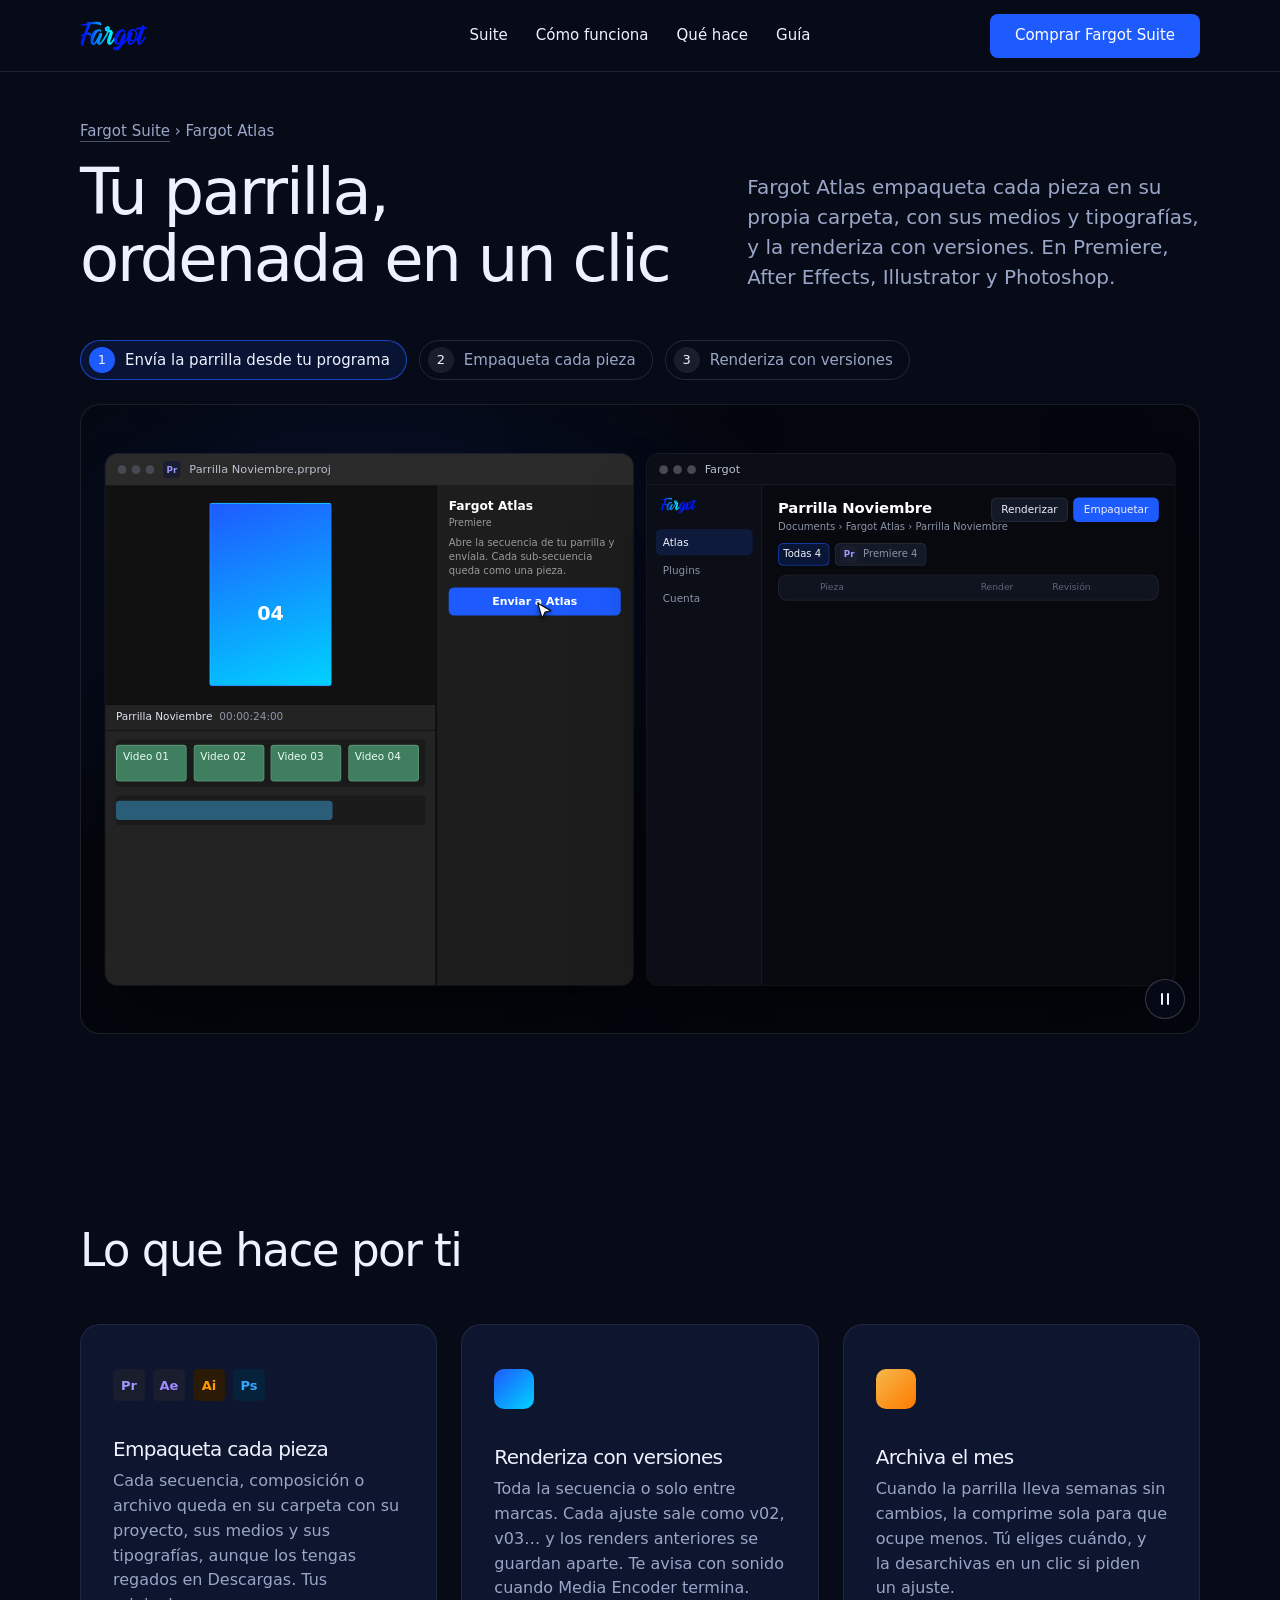
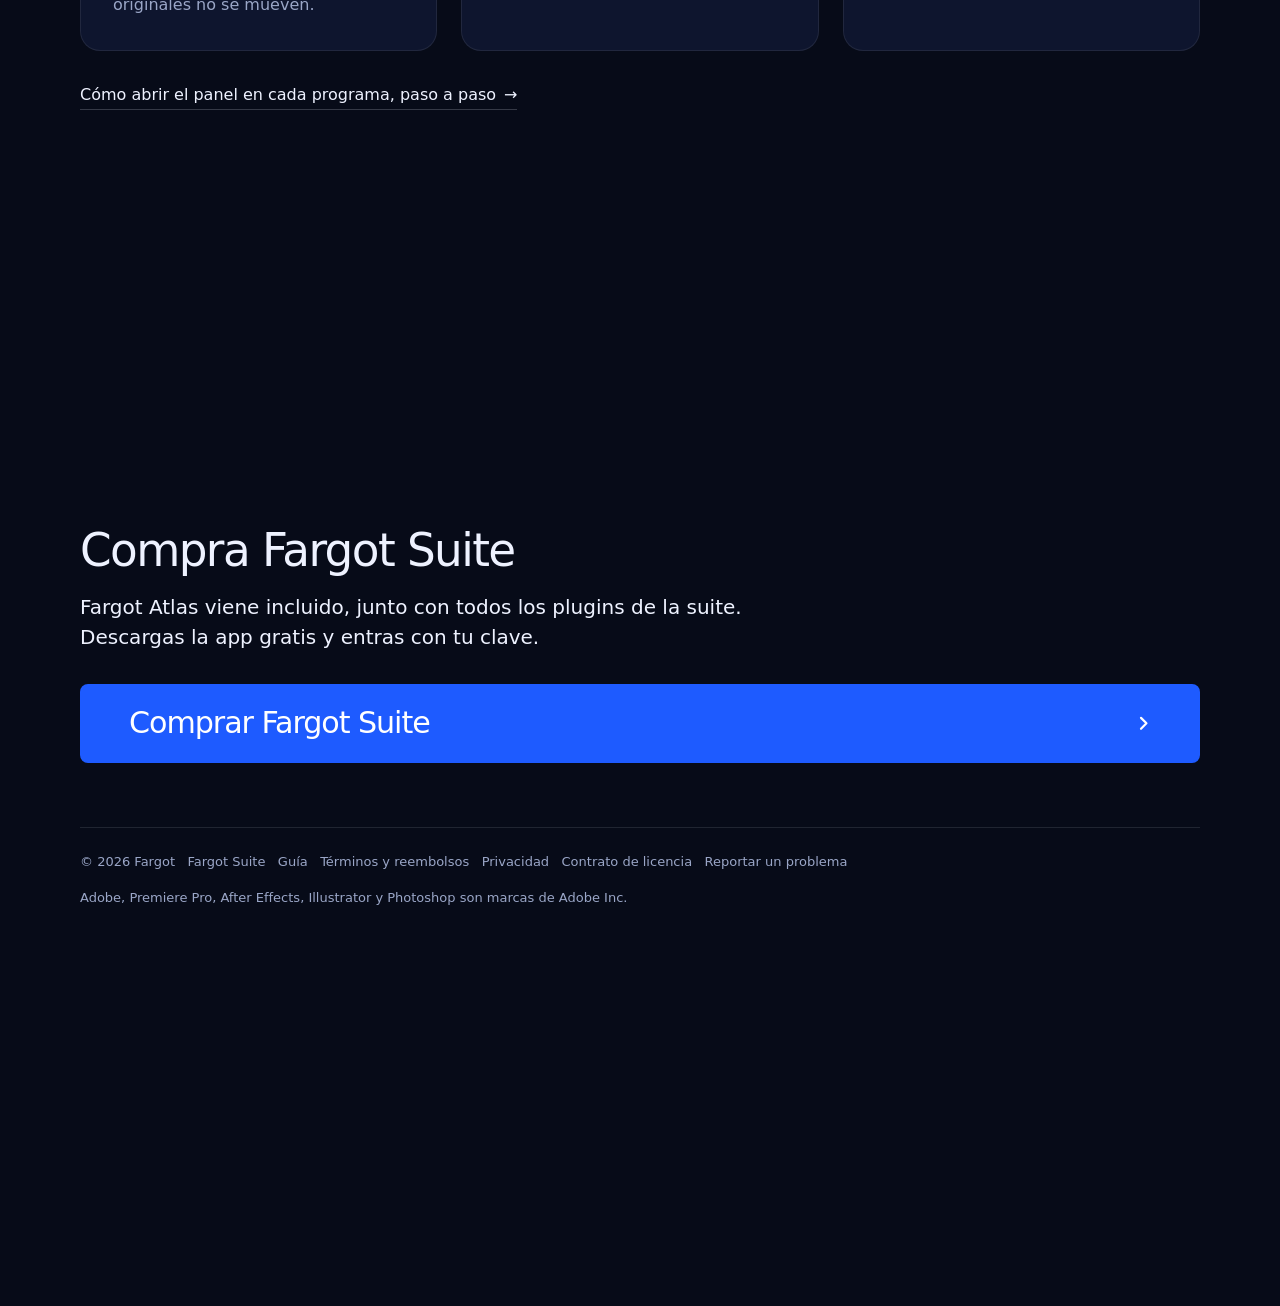
==== atlas.html @ ffd3a1b3 "Web: Fargot Atlas (pagina y motion), guia paso a paso, app con el estilo nuevo y textos de suite par" ====
<!doctype html>
<html lang="es" data-type="software" data-radius="soft" data-ground="sky" data-buttons="tonal" data-motion>
<head>
<meta charset="utf-8">
<meta http-equiv="Content-Security-Policy" content="default-src 'self'; script-src 'self' 'unsafe-inline'; style-src 'self' 'unsafe-inline' https://fonts.googleapis.com; font-src 'self' https://fonts.gstatic.com; img-src 'self' data: blob:; media-src 'self' blob:; connect-src 'self' https://script.google.com https://script.googleusercontent.com; frame-src 'self'; worker-src 'self' blob:; object-src 'none'; base-uri 'self'; form-action 'self'">
<meta name="referrer" content="strict-origin-when-cross-origin">
<meta name="viewport" content="width=device-width, initial-scale=1, viewport-fit=cover">
<title>Fargot Atlas: tu parrilla empaquetada y renderizada en un clic</title>
<meta name="description" content="Fargot Atlas, plugin de Fargot Suite para Premiere, After Effects, Illustrator y Photoshop: cada pieza de tu parrilla en su carpeta, con sus medios, tipografías y renders con versión.">
<meta property="og:type" content="website">
<meta property="og:title" content="Fargot Atlas: tu parrilla ordenada en un clic">
<meta property="og:description" content="Empaqueta y renderiza cada pieza de tu parrilla en su propia carpeta, con versiones. Premiere, After Effects, Illustrator y Photoshop.">
<meta property="og:url" content="https://farrogoeninternet-ui.github.io/fargot/atlas.html">
<meta property="og:image" content="https://farrogoeninternet-ui.github.io/fargot/share.jpg">
<link rel="canonical" href="https://farrogoeninternet-ui.github.io/fargot/atlas.html">
<meta name="twitter:card" content="summary_large_image">
<link rel="icon" href="img/favicon.png" type="image/png">
<meta name="theme-color" content="#070b18">
<link rel="preconnect" href="https://fonts.googleapis.com">
<link rel="preconnect" href="https://fonts.gstatic.com" crossorigin>
<link href="https://fonts.googleapis.com/css2?family=Geist:wght@400..700&family=Geist+Mono:wght@400..500&display=swap" rel="stylesheet">
<link rel="stylesheet" href="assets/system.css">
<link rel="stylesheet" href="assets/motion/motion.css">
<link rel="stylesheet" href="assets/layout/layout.css">
<link rel="stylesheet" href="assets/icons/icon.css">
<link rel="stylesheet" href="fargot.css">
<style>
/* ---------- motion graphic: escenario fijo de 1280x720 escalado al ancho */
.demo-wrap { position: relative; margin-top: var(--s-7); }
.viewport { position: relative; width: 100%; aspect-ratio: 16 / 9; border-radius: 20px; overflow: hidden; border: 1px solid rgb(255 255 255 / .1); background: #04060d; }
.stage { position: absolute; left: 0; top: 0; width: 1280px; height: 720px; transform-origin: 0 0; font: 400 13px/1.35 var(--font-text); color: #dfe4f2; transition: transform .7s cubic-bezier(.65,0,.35,1); }
@media (max-width: 760px) { .viewport { aspect-ratio: 1 / 1; } }
@media (prefers-reduced-motion: reduce) { .stage { transition: none; } }
.stage::before { content: ""; position: absolute; inset: 0; background: radial-gradient(60% 70% at 25% 30%, rgb(30 91 255 / .14), transparent 70%); }
.w { position: absolute; top: 56px; width: 604px; height: 608px; border-radius: 14px; overflow: hidden; box-shadow: 0 0 0 1px rgb(255 255 255 / .08), 0 40px 80px -30px rgb(0 0 0 / .8); }
.w--pr { left: 28px; background: #1d1d1d; } .w--app { left: 648px; background: #07090f; }
.w__bar { height: 36px; display: flex; align-items: center; gap: 10px; padding: 0 14px; background: #2a2a2a; color: #b9bfcd; font-size: 13px; }
.w--app .w__bar { background: #0b0e17; border-bottom: 1px solid rgb(255 255 255 / .07); }
.w__bar .dots { display: flex; gap: 6px; } .w__bar .dots i { width: 10px; height: 10px; border-radius: 50%; background: #474a53; }
.badge-app { display: inline-grid; place-items: center; width: 20px; height: 20px; border-radius: 5px; font: 700 10px var(--font-text); }
.b-pr { color: #9999ff; background: #1a1d2e; } .b-ae { color: #9f8bff; background: #1a1d2e; } .b-ai { color: #ff9a00; background: #2a1a06; } .b-ps { color: #31a8ff; background: #06223a; }
/* Premiere: monitor + linea de tiempo + panel Atlas */
.mon { position: absolute; left: 0; top: 36px; width: 378px; height: 250px; background: #111; display: grid; place-items: center; }
.mon .frame { width: 140px; height: 210px; border-radius: 4px; background: linear-gradient(160deg, #1e5bff, #00d2ff); display: grid; place-items: center; color: #fff; font: 600 22px var(--font-text); }
.tl { position: absolute; left: 0; top: 286px; width: 378px; bottom: 0; background: #232323; border-top: 1px solid #000; }
.tl-h { height: 30px; display: flex; align-items: center; gap: 8px; padding: 0 12px; color: #8f96a8; font-size: 12px; border-bottom: 1px solid #111; }
.tl-h b { color: #dfe4f2; font-weight: 500; }
.track { position: relative; height: 54px; margin: 10px 12px 0; background: #1a1a1a; border-radius: 4px; }
.clip { position: absolute; top: 6px; height: 42px; border-radius: 4px; background: #3f7f5f; color: #eaffef; font-size: 12px; padding: 6px 8px; box-shadow: inset 0 0 0 1px rgb(255 255 255 / .15); white-space: nowrap; overflow: hidden; transition: box-shadow .3s, background .3s; }
.clip.on { background: #4f9f77; box-shadow: inset 0 0 0 2px #fff; }
.track--a { height: 34px; } .track--a .aud { position: absolute; top: 6px; left: 0; right: 30%; height: 22px; border-radius: 4px; background: #2f6f8f; opacity: .8; }
.slot { position: absolute; top: 36px; right: 0; width: 226px; bottom: 0; background: #1d1d1d; border-left: 1px solid #000; padding: 14px; }
.slot b.t { display: block; font-size: 14px; color: #fff; } .slot small { color: #9a9a9a; font-size: 11px; }
.slot p { color: #9a9a9a; font-size: 11.5px; margin: 6px 0 12px; line-height: 1.4; }
.pbtn { height: 32px; border-radius: 6px; background: #1e5bff; color: #fff; display: grid; place-items: center; font-weight: 600; font-size: 12.5px; transition: transform .12s, background .2s; }
.pbtn.press { transform: scale(.95); background: #3a70ff; }
.pmsg { margin-top: 10px; font-size: 11.5px; color: #8fe3b8; opacity: 0; transition: opacity .3s; }
.pmsg.on { opacity: 1; }
/* la app Fargot */
.side { position: absolute; left: 0; top: 36px; bottom: 0; width: 132px; background: #0b0e17; border-right: 1px solid rgb(255 255 255 / .07); padding: 14px 10px; }
.side img { height: 18px; margin: 0 0 18px 6px; display: block; }
.side .nv { padding: 7px 8px; border-radius: 6px; color: #8b93a7; font-size: 12px; margin-bottom: 2px; }
.side .nv.on { background: rgb(30 91 255 / .16); color: #eef1f8; }
.main { position: absolute; left: 132px; right: 0; top: 36px; bottom: 0; padding: 16px 18px; }
.main h4 { margin: 0; font: 600 17px var(--font-text); color: #fff; }
.main .sub { color: #8b93a7; font-size: 11.5px; margin: 4px 0 10px; }
.tops { position: absolute; right: 18px; top: 14px; display: flex; gap: 6px; }
.abtn { height: 28px; padding: 0 12px; border-radius: 6px; display: grid; place-items: center; font-size: 12px; font-weight: 500; background: #141927; color: #eef1f8; box-shadow: inset 0 0 0 1px rgb(255 255 255 / .08); transition: transform .12s; }
.abtn.pri { background: #1e5bff; box-shadow: none; } .abtn.press { transform: scale(.94); }
.chips { display: flex; gap: 6px; margin-bottom: 10px; }
.chip { display: inline-flex; align-items: center; gap: 6px; height: 26px; padding: 0 10px 0 6px; border-radius: 6px; background: #141927; color: #8b93a7; font-size: 11.5px; box-shadow: inset 0 0 0 1px rgb(255 255 255 / .07); }
.chip.on { color: #eef1f8; background: rgb(30 91 255 / .16); box-shadow: inset 0 0 0 1px rgb(30 91 255 / .5); }
.tbl { border-radius: 10px; background: #10141f; box-shadow: inset 0 0 0 1px rgb(255 255 255 / .07); overflow: hidden; }
.row { display: grid; grid-template-columns: 28px 1fr 74px 110px; align-items: center; gap: 8px; height: 44px; padding: 0 12px; border-top: 1px solid rgb(255 255 255 / .06); opacity: 0; transform: translateY(-6px); transition: opacity .35s, transform .35s; }
.row.in { opacity: 1; transform: none; }
.row b { font-weight: 500; font-size: 12.5px; color: #eef1f8; } .row small { display: block; color: #5d6478; font-size: 10.5px; }
.row .v { font-variant-numeric: tabular-nums; color: #8b93a7; font-size: 12px; }
.row .v.on { color: #fff; font-weight: 600; }
.row .st { display: flex; align-items: center; gap: 6px; color: #8b93a7; font-size: 11.5px; }
.row .st i { width: 7px; height: 7px; border-radius: 50%; background: #707890; transition: background .3s; }
.row .st.ok i { background: #34d399; }
.hd { height: 30px; opacity: 1; transform: none; color: #5d6478; font-size: 10.5px; border-top: 0; }
.job { margin-top: 10px; color: #8b93a7; font-size: 11.5px; min-height: 16px; }
.toast { position: absolute; left: 50%; bottom: 18px; transform: translate(-50%, 20px); opacity: 0; transition: opacity .35s, transform .35s; display: flex; align-items: center; gap: 10px; padding: 10px 14px; border-radius: 10px; background: #161b28; box-shadow: 0 0 0 1px rgb(255 255 255 / .08), 0 12px 30px rgb(0 0 0 / .5); font-size: 12.5px; color: #e8fff5; white-space: nowrap; }
.toast.on { opacity: 1; transform: translate(-50%, 0); }
.toast svg { flex: none; }
/* carpetas que van apareciendo */
.tree { position: absolute; left: 60px; top: 380px; width: 300px; padding: 14px 16px; border-radius: 12px; background: #10141f; box-shadow: 0 0 0 1px rgb(255 255 255 / .1), 0 30px 60px rgb(0 0 0 / .6); font-size: 12.5px; opacity: 0; transform: translateY(14px) scale(.98); transition: opacity .4s, transform .4s; z-index: 15; }
.tree.on { opacity: 1; transform: none; }
.tree .ln { display: flex; align-items: center; gap: 8px; height: 22px; color: #dfe4f2; opacity: 0; transition: opacity .3s; }
.tree .ln.in { opacity: 1; }
.tree .ln.l1 { padding-left: 16px; } .tree .ln.l2 { padding-left: 32px; color: #8b93a7; } .tree .ln.l3 { padding-left: 48px; color: #8b93a7; }
.tree .fd { width: 14px; height: 11px; border-radius: 2px; background: #f5b84a; flex: none; }
.tree .fl { width: 10px; height: 13px; border-radius: 2px; background: #5d6478; flex: none; }
.tree .tag { margin-left: auto; color: #34d399; font-size: 11px; }
.cursor { position: absolute; left: 640px; top: 700px; width: 22px; height: 22px; z-index: 30; filter: drop-shadow(0 2px 3px rgb(0 0 0 / .6)); transition: transform .12s; }
.cursor.press { transform: scale(.82); }
.demo-pause { position: absolute; right: 14px; bottom: 14px; z-index: 40; width: 40px; height: 40px; border-radius: 50%; border: 1px solid rgb(255 255 255 / .2); background: rgb(7 11 24 / .8); color: #eef2ff; display: grid; place-items: center; cursor: pointer; }
.demo-pause:focus-visible { outline: 2px solid #eef2ff; outline-offset: 2px; }
</style>
<script>document.documentElement.classList.add('m-enter');setTimeout(()=>document.documentElement.classList.add('m-enter-done'),700)</script>
<script src="correo.js" defer></script>
</head>
<body>
<header class="nav nav--centre">
  <div class="wrap nav__bar">
    <a class="skip-link" href="#top">Ir al contenido</a>
    <a class="nav__logo" href="index.html" aria-label="Fargot Suite, inicio"><img src="img/fargot-logo.png" alt="Fargot" width="68" height="30"></a>
    <nav class="nav__links" aria-label="Principal">
      <div class="nav__item"><a class="nav__link" href="index.html">Suite</a></div>
      <div class="nav__item"><a class="nav__link" href="#como">Cómo funciona</a></div>
      <div class="nav__item"><a class="nav__link" href="#hace">Qué hace</a></div>
      <div class="nav__item"><a class="nav__link" href="ayuda.html">Guía</a></div>
    </nav>
    <div class="nav__actions">
      <a class="btn btn--primary" href="https://farfot.lemonsqueezy.com/checkout/buy/a297658e-514b-4c76-a8c4-a7425564fb5b">Comprar Fargot Suite</a>
    </div>
    <button class="nav__toggle" type="button" aria-expanded="false" aria-label="Menú">
      <svg width="18" height="18" viewBox="0 0 18 18" aria-hidden="true"><path d="M2 5h14M2 13h14" stroke="currentColor" stroke-width="1.6" stroke-linecap="round"/></svg>
    </button>
  </div>
</header>

<main id="top">
  <section class="section" id="como" style="--h:1; min-height:100svh; height:auto" aria-labelledby="como-h" data-enter>
    <div class="wrap">
      <p class="crumb"><a href="index.html">Fargot Suite</a> › Fargot Atlas</p>
      <div class="grid grid--top">
        <h1 id="como-h" class="span-7" style="font-size:clamp(38px,5vw,64px);margin:0">Tu parrilla, ordenada en un clic</h1>
        <p class="span-5 t-lead muted" style="margin:0;align-self:end">Fargot Atlas empaqueta cada pieza en su propia carpeta, con sus medios y tipografías, y la renderiza con versiones. En Premiere, After Effects, Illustrator y Photoshop.</p>
      </div>
      <div class="demo-wrap">
        <div class="steps-row" aria-hidden="true">
          <span class="step" data-step="1"><b>1</b>Envía la parrilla desde tu programa</span>
          <span class="step" data-step="2"><b>2</b>Empaqueta cada pieza</span>
          <span class="step" data-step="3"><b>3</b>Renderiza con versiones</span>
        </div>
        <div class="viewport" id="viewport" role="img" aria-label="Animación: en Premiere el panel Fargot Atlas envía una parrilla de cuatro piezas a la app Fargot; la app empaqueta cada pieza en su carpeta, las renderiza como v01 y avisa cuando terminan; tras un ajuste, la pieza sale como v02.">
          <div class="stage" id="stage">
            <div class="w w--pr">
              <div class="w__bar"><span class="dots"><i></i><i></i><i></i></span><span class="badge-app b-pr">Pr</span>Parrilla Noviembre.prproj</div>
              <div class="mon"><div class="frame" id="frame">01</div></div>
              <div class="tl">
                <div class="tl-h"><b>Parrilla Noviembre</b><span>00:00:24:00</span></div>
                <div class="track" id="track">
                  <div class="clip" style="left:0;width:23%">Video 01</div>
                  <div class="clip" style="left:25%;width:23%">Video 02</div>
                  <div class="clip" style="left:50%;width:23%">Video 03</div>
                  <div class="clip" style="left:75%;width:23%">Video 04</div>
                </div>
                <div class="track track--a"><div class="aud"></div></div>
              </div>
              <div class="slot">
                <b class="t">Fargot Atlas</b><small>Premiere</small>
                <p>Abre la secuencia de tu parrilla y envíala. Cada sub-secuencia queda como una pieza.</p>
                <div class="pbtn" id="send">Enviar a Atlas</div>
                <div class="pmsg" id="pmsg">Listo: "Parrilla Noviembre" con 4 piezas.</div>
              </div>
            </div>
            <div class="w w--app">
              <div class="w__bar"><span class="dots"><i></i><i></i><i></i></span>Fargot</div>
              <div class="side"><img src="img/fargot-logo.png" alt=""><div class="nv on">Atlas</div><div class="nv">Plugins</div><div class="nv">Cuenta</div></div>
              <div class="main">
                <div class="tops"><span class="abtn" id="bRender">Renderizar</span><span class="abtn pri" id="bPack">Empaquetar</span></div>
                <h4>Parrilla Noviembre</h4>
                <div class="sub">Documents › Fargot Atlas › Parrilla Noviembre</div>
                <div class="chips"><span class="chip on">Todas 4</span><span class="chip"><span class="badge-app b-pr">Pr</span>Premiere 4</span></div>
                <div class="tbl" id="tbl">
                  <div class="row hd"><span></span><span>Pieza</span><span>Render</span><span>Revisión</span></div>
                </div>
                <div class="job" id="job"></div>
              </div>
              <div class="toast" id="toast"><svg width="16" height="16" viewBox="0 0 16 16" fill="none" stroke="#34d399" stroke-width="1.8"><path d="M3 8.5l3 3 7-7"/></svg><span id="toastTxt">Renders listos</span></div>
            </div>
            <div class="tree" id="tree"></div>
            <svg class="cursor" id="cursor" viewBox="0 0 22 22"><path d="M3 2l15 8.5-6.6 1.6L8 19z" fill="#fff" stroke="#000" stroke-width="1.2" stroke-linejoin="round"/></svg>
          </div>
          <button class="demo-pause" id="demoPause" type="button" aria-label="Pausar la animación"><svg width="14" height="14" viewBox="0 0 14 14" aria-hidden="true" id="pauseIco"><path d="M4 2v10M10 2v10" stroke="currentColor" stroke-width="2" stroke-linecap="round"/></svg></button>
        </div>
      </div>
    </div>
  </section>

  <section class="section" id="hace" style="--h:1" aria-labelledby="hace-h">
    <div class="wrap">
      <h2 id="hace-h">Lo que hace por ti</h2>
      <div class="what">
        <article><div class="ic-row"><span class="badge-app b-pr" style="width:32px;height:32px;font-size:13px">Pr</span><span class="badge-app b-ae" style="width:32px;height:32px;font-size:13px">Ae</span><span class="badge-app b-ai" style="width:32px;height:32px;font-size:13px">Ai</span><span class="badge-app b-ps" style="width:32px;height:32px;font-size:13px">Ps</span></div>
          <h3>Empaqueta cada pieza</h3><p>Cada secuencia, composición o archivo queda en su carpeta con su proyecto, sus medios y sus tipografías, aunque los tengas regados en Descargas. Tus originales no se mueven.</p></article>
        <article><div class="ic-row"><span class="swatch" style="background:linear-gradient(135deg,#1e5bff,#00d2ff)"></span></div>
          <h3>Renderiza con versiones</h3><p>Toda la secuencia o solo entre marcas. Cada ajuste sale como v02, v03… y los renders anteriores se guardan aparte. Te avisa con sonido cuando Media Encoder termina.</p></article>
        <article><div class="ic-row"><span class="swatch" style="background:linear-gradient(135deg,#f5b84a,#ff7a00)"></span></div>
          <h3>Archiva el mes</h3><p>Cuando la parrilla lleva semanas sin cambios, la comprime sola para que ocupe menos. Tú eliges cuándo, y la desarchivas en un clic si piden un ajuste.</p></article>
      </div>
      <p style="margin-top:var(--s-6)"><a class="link" href="ayuda.html">Cómo abrir el panel en cada programa, paso a paso</a></p>
    </div>
  </section>
</main>

<footer class="footer closing" id="contact" aria-labelledby="close-h" style="--h:1">
  <div class="wrap">
    <div class="closing__cta close--type">
      <div class="section-head">
        <h2 id="close-h">Compra Fargot Suite</h2>
        <p>Fargot Atlas viene incluido, junto con todos los plugins de la suite. Descargas la app gratis y entras con tu clave.</p>
      </div>
      <a class="btn btn--primary btn--xl btn--wide" href="https://farfot.lemonsqueezy.com/checkout/buy/a297658e-514b-4c76-a8c4-a7425564fb5b">Comprar Fargot Suite<svg class="m-arrow" viewBox="0 0 12 12" aria-hidden="true"><path class="m-arrow__stem" d="M1 6h8"/><path class="m-arrow__head" d="M4.5 2.5 8 6l-3.5 3.5"/></svg></a>
    </div>
    <div class="closing__links">
      <div class="footer__legal">
        <span>&copy; 2026 Fargot &nbsp; <a href="index.html">Fargot Suite</a> &nbsp; <a href="ayuda.html">Guía</a> &nbsp; <a href="terminos.html">Términos y reembolsos</a> &nbsp; <a href="privacidad.html">Privacidad</a> &nbsp; <a href="eula.txt">Contrato de licencia</a> &nbsp; <a href="reportar.html">Reportar un problema</a></span>
        <span>Adobe, Premiere Pro, After Effects, Illustrator y Photoshop son marcas de Adobe Inc.</span>
      </div>
    </div>
  </div>
</footer>

<script type="module" src="assets/system.js"></script>
<script type="module" src="assets/motion/motion.js"></script>
<script>
(function () {
  var stage = document.getElementById("stage"), vp = document.getElementById("viewport");
  // en pantallas estrechas la camara se acerca a la ventana que trabaja
  var focus = "pr";
  function narrow() { return vp.clientWidth < 700; }
  function fit() {
    var s = narrow() ? vp.clientWidth / 640 : vp.clientWidth / 1280;
    stage.style.transform = narrow() ? "scale(" + s + ") translate(" + (focus === "app" ? -640 : -8) + "px, -40px)" : "scale(" + s + ")";
  }
  function look(w) { focus = w; fit(); }
  fit(); addEventListener("resize", fit);

  var $ = function (id) { return document.getElementById(id); };
  var reduced = matchMedia("(prefers-reduced-motion: reduce)").matches;
  var paused = false, token = 0;
  function sleep(ms) { var my = token; return new Promise(function (ok, no) { setTimeout(function () { my === token ? ok() : no("stop"); }, ms); }); }
  async function wait(ms) { while (paused) await sleep(200); await sleep(ms); }
  function stepOn(n) { document.querySelectorAll(".step").forEach(function (s) { s.classList.toggle("is-on", Number(s.dataset.step) === n); }); }
  var cur = $("cursor");
  function pos(el) { var sr = stage.getBoundingClientRect(), r = el.getBoundingClientRect(), k = sr.width / 1280; return { x: (r.left - sr.left) / k + r.width / k / 2, y: (r.top - sr.top) / k + r.height / k / 2 }; }
  async function moveTo(el) { var p = pos(el); cur.style.transition = "left .6s cubic-bezier(.65,0,.35,1), top .6s cubic-bezier(.65,0,.35,1), transform .12s"; cur.style.left = p.x + "px"; cur.style.top = p.y + "px"; await wait(650); }
  async function click(el) { await moveTo(el); cur.classList.add("press"); el.classList.add("press"); await wait(160); cur.classList.remove("press"); el.classList.remove("press"); await wait(150); }
  var NOMBRES = ["Video 01", "Video 02", "Video 03", "Video 04"];
  function filas() { return Array.prototype.slice.call(document.querySelectorAll("#tbl .row:not(.hd)")); }
  function toast(t) { $("toastTxt").textContent = t; $("toast").classList.add("on"); }

  function reset() {
    $("tbl").querySelectorAll(".row:not(.hd)").forEach(function (r) { r.remove(); });
    $("pmsg").classList.remove("on"); $("toast").classList.remove("on"); $("tree").classList.remove("on"); $("tree").innerHTML = ""; $("job").textContent = "";
    document.querySelectorAll(".clip").forEach(function (c) { c.classList.remove("on"); });
    cur.style.transition = "none"; cur.style.left = "640px"; cur.style.top = "700px";
  }

  async function play() {
    reset(); stepOn(1); look("pr");
    // 1. Premiere: recorre las piezas y envia la parrilla
    var clips = document.querySelectorAll(".clip");
    for (var i = 0; i < clips.length; i++) { clips[i].classList.add("on"); $("frame").textContent = "0" + (i + 1); await wait(320); clips[i].classList.remove("on"); }
    await click($("send"));
    $("pmsg").classList.add("on");
    await wait(500); look("app");
    NOMBRES.forEach(function (n) {
      var r = document.createElement("div"); r.className = "row";
      r.innerHTML = '<span class="badge-app b-pr">Pr</span><span><b>' + n + '</b><small>Secuencia · 1080×1920</small></span><span class="v">Sin render</span><span class="st"><i></i>Sin empaquetar</span>';
      $("tbl").appendChild(r);
    });
    var fs = filas();
    for (i = 0; i < fs.length; i++) { fs[i].classList.add("in"); await wait(140); }
    await wait(700);
    // 2. Empaquetar: carpetas por pieza
    stepOn(2);
    await click($("bPack"));
    $("job").textContent = "Empaquetando…";
    var tree = $("tree"); tree.classList.add("on");
    var lineas = [["", "fd", "Parrilla Noviembre"]];
    NOMBRES.forEach(function (n, k) {
      lineas.push(["l1", "fd", n, k]);
      if (k === 0) { lineas.push(["l2", "fl", n + ".prproj"]); lineas.push(["l2", "fd", "Medios"]); lineas.push(["l2", "fd", "Tipografías"]); lineas.push(["l2", "fd", "Renders"]); }
    });
    for (i = 0; i < lineas.length; i++) {
      var d = document.createElement("div"); d.className = "ln " + lineas[i][0];
      d.innerHTML = '<span class="' + lineas[i][1] + '"></span>' + lineas[i][2] + (lineas[i][3] !== undefined ? '<span class="tag">✓</span>' : "");
      tree.appendChild(d); await wait(30); d.classList.add("in");
      if (lineas[i][3] !== undefined) { var st = fs[lineas[i][3]].querySelector(".st"); st.classList.add("ok"); st.lastChild.textContent = "Empaquetada"; }
      await wait(170);
    }
    $("job").textContent = "";
    toast("Parrilla empaquetada: cada pieza está en su carpeta");
    await wait(1500); $("toast").classList.remove("on"); tree.classList.remove("on");
    await wait(400);
    // 3. Renderizar con versiones
    stepOn(3);
    await click($("bRender"));
    for (i = 0; i < fs.length; i++) { $("job").textContent = "Renderizando en Media Encoder: " + i + " de 4 listos"; await wait(420); var v = fs[i].querySelector(".v"); v.textContent = "v01"; v.classList.add("on"); }
    $("job").textContent = "";
    toast("Renders listos: 4 piezas renderizadas");
    await wait(1700); $("toast").classList.remove("on");
    // un ajuste en Video 02: sale v02
    $("job").textContent = "Ajuste en Video 02…";
    await wait(900);
    var v2 = fs[1].querySelector(".v"); v2.textContent = "v02";
    $("job").textContent = "v01 guardado en Renders › Anteriores";
    toast("Renders listos: Video 02 v02");
    await wait(2200);
  }

  async function loop() {
    if (reduced) { stepOn(3); return; }
    while (true) { try { await play(); } catch (e) { if (e !== "stop") throw e; } await sleep(600).catch(function () {}); }
  }
  $("demoPause").addEventListener("click", function () {
    paused = !paused;
    $("pauseIco").innerHTML = paused ? '<path d="M4 2l8 5-8 5z" fill="currentColor"/>' : '<path d="M4 2v10M10 2v10" stroke="currentColor" stroke-width="2" stroke-linecap="round"/>';
    this.setAttribute("aria-label", paused ? "Reanudar la animación" : "Pausar la animación");
  });
  loop();
})();
</script>
</body>
</html>
---- assets/system.css ----
:root {
  --p-bg: #ffffff;
  --p-surface: #f4f4f4;
  --p-ink: #111111;
  --p-muted: #6b6b6b;
  --p-accent: #1a4be0;
  --p-accent-ink: #ffffff;
  --p-action: #1a4be0;
  --p-action-ink: #ffffff;
  --p-inv-bg: #111111;
  --p-inv-surface: #1c1c1c;
  --p-inv-ink: #f4f4f4;
  --p-inv-muted: #a3a3a3;
  --p-inv-accent: #ffffff;
  --p-inv-accent-ink: #111111;
  --p-inv-action: #ffffff;
  --p-inv-action-ink: #111111;
  --ground-bg: #d9ccb7; --ground-surface: #e9e0d2; --ground-ink: #2a2622; --ground-muted: #5a534a; --ground-accent: #a8794a;
  --font-display: system-ui, -apple-system, "Segoe UI", sans-serif;
  --font-text: system-ui, -apple-system, "Segoe UI", sans-serif;
  --font-mono: ui-monospace, "SFMono-Regular", Menlo, Consolas, monospace;
  --display-weight: 400;
  --display-tracking: -0.025em;
  --nav: 72px;
  --padt: 120px;
  --padb: 72px;
  --hgap: 48px;
  --hpadb: 64px;
  --bar: 0px;
  --container: 1280px;
  --gut: 80px;
  --pad: var(--gut);
  --gutter: 24px;
  --s-1: 4px;  --s-2: 8px;  --s-3: 12px; --s-4: 16px; --s-5: 24px;
  --s-6: 32px; --s-7: 48px; --s-8: 64px; --s-9: 96px; --s-10: 128px;
  --section: 40px;
  --section-band: 56px;
  --head-gap: 48px;
  --card-pad: 16px;
  --card-gap: 16px;
  --t-label: 13px;
  --t-small: 14px;
  --t-body: 16px;
  --t-lead: 18px;
  --t-card: 18px;
  --t-h3: 24px;
  --t-h2: clamp(30px, 1.72vw + 23.3px, 48px);
  --t-h1: clamp(38px, 3.24vw + 25.4px, 72px);
  --t-stat: clamp(28px, .952vw + 24.29px, 38px);
  --r-sm: 8px;  --r-md: 12px; --r-lg: 20px; --r-btn: 8px;
  --btn-h: 44px;
  --btn-h-sm: 36px;
  --nav-h: var(--nav);
  --icon: 16px;
  --ease: cubic-bezier(.2, .8, .2, 1);
  --dur: 180ms;
}
html[data-radius="sharp"] { --r-sm: 4px; --r-md: 6px;  --r-lg: 8px;  --r-btn: 4px; }
html[data-radius="soft"]  { --r-sm: 8px; --r-md: 12px; --r-lg: 20px; --r-btn: 8px; }
html[data-radius="round"] { --r-sm: 10px; --r-md: 16px; --r-lg: 24px; --r-btn: 999px; }
html[data-ground="sky"]      { --ground-bg: #c6d3df; --ground-surface: #d6e0e9; --ground-ink: #25303a; --ground-muted: #4d5964; --ground-accent: #3f6a92; }
html[data-ground="sage"]     { --ground-bg: #cdd6c6; --ground-surface: #dce3d6; --ground-ink: #262d24; --ground-muted: #535b51; --ground-accent: #6c8e63; }
html[data-ground="painting"] { --ground-bg: #79a8d6; --ground-surface: #a6c4e2; --ground-ink: #16212c; --ground-muted: #273949; --ground-accent: #9c9b3c; }
html[data-radius] .card { --c-r: var(--r-lg); }
html[data-radius] .panel { --p-r: var(--r-md); }
@media (max-width: 639px) {
  :root { --nav: 56px; --padt: 96px; --padb: 48px; --hgap: 40px; --hpadb: 24px; --gut: 24px; --gutter: 12px; --card-gap: 12px; --head-gap: 32px; }
}
@media (min-width: 640px) {
  :root { --gut: 48px; --section: 48px; --section-band: 72px; --card-pad: 24px; }
}
@media (min-width: 1024px) {
  :root { --gut: 80px; --section: 56px; --section-band: 96px; --card-gap: 24px;
          --t-lead: 20px; --t-card: 20px; --t-h3: 28px; }
  html[data-type="place"] { --gut: 120px; --container: 1200px; }
}
:root[data-type="place"] {
  --hgap: 40px;
  --t-h1: clamp(32px, 1.524vw + 26.06px, 48px);
  --t-h2: clamp(24px, .762vw + 21px, 32px);
  --t-h3: clamp(20px, .381vw + 18.51px, 24px);
  --r-sm: 2px; --r-md: 0px; --r-lg: 0px; --r-btn: 2px;
}
:root[data-type="place"] :is(h1) { line-height: 1.104; }
:root[data-type="place"] :is(h2) { line-height: 1.25; }
@media (max-width: 639px) {
  :root[data-type="place"] { --hgap: 24px; }
  :root[data-type="place"] :is(h1) { line-height: 1.156; }
}
:root {
  --bg: var(--p-bg); --surface: var(--p-surface); --ink: var(--p-ink); --muted: var(--p-muted);
  --accent: var(--p-accent); --accent-ink: var(--p-accent-ink); --card: var(--p-surface);
  --action: var(--p-action); --action-ink: var(--p-action-ink);
}
:root {
  --line: color-mix(in oklab, var(--ink) 11%, transparent);
  --line-strong: color-mix(in oklab, var(--ink) 20%, transparent);
  --fx-bg: var(--bg); --fx-surface: var(--surface); --fx-ink: var(--ink); --fx-muted: var(--muted);
  --fx-accent: var(--accent); --fx-accent-ink: var(--accent-ink);
  --ui-font: var(--font-text); --ui-mono: var(--font-mono); --ui-radius: var(--r-md);
}
*, *::before, *::after { box-sizing: border-box; }
html { -webkit-text-size-adjust: 100%; scroll-padding-top: 0; scroll-behavior: auto; margin: 0; }
body {
  margin: 0; background: var(--bg); color: var(--ink);
  font: 400 var(--t-body)/1.55 var(--font-text);
  -webkit-font-smoothing: antialiased; text-rendering: optimizeLegibility; overflow-x: clip;
}
img, svg, video, canvas { display: block; max-width: 100%; }
[hidden] { display: none !important; }
img, video { height: auto; }
a { color: inherit; text-decoration: none; }
button { font: inherit; color: inherit; }
h1, h2, h3, h4, p, ul, ol, figure, blockquote { margin: 0; }
ul, ol { padding: 0; list-style: none; }
h1, h2, h3, h4 {
  font-family: var(--font-display); font-weight: var(--display-weight);
  letter-spacing: var(--display-tracking); text-wrap: balance; overflow-wrap: break-word;
  hyphens: auto; -webkit-hyphens: auto; hyphenate-limit-chars: 10 4 4;
}
h1 { font-size: var(--t-h1); line-height: 1.04; }
h2 { font-size: var(--t-h2); line-height: 1.1; }
h3 { font-size: var(--t-h3); line-height: 1.2; }
h4 { font-family: var(--font-text); font-weight: 500; font-size: var(--t-card); line-height: 1.3; letter-spacing: -0.01em; }
p { text-wrap: pretty; }
.t-lead  { font-size: var(--t-lead); line-height: 1.5; }
.muted { color: var(--muted); }
.measure { max-width: 62ch; }
::selection { background: color-mix(in oklab, var(--accent) 30%, transparent); }
.wrap { width: min(100% - 2 * var(--gut), var(--container)); margin-inline: auto; padding-inline: 0; }
.grid { display: grid; grid-template-columns: repeat(12, minmax(0, 1fr)); column-gap: var(--gutter); row-gap: var(--card-gap); }
.grid > * { min-width: 0; grid-column: 1 / -1; }
.section { padding-block: var(--section); }
main > :is(section, .section), footer.closing {
  position: relative; box-sizing: border-box;
  height: calc(var(--h, 1) * 100vh); height: calc(var(--h, 1) * 100svh);
  padding: var(--padt) 0 calc(var(--padb) + var(--bar));
}
main > :is(section, .section) > :is(.wrap), footer.closing > .wrap { position: relative; z-index: 1; height: 100%; }
main > :is(section, .section) > :is(.wrap):not(.grid) { display: flex; flex-direction: column; }
main > :is(section, .section) > :is(.wrap).grid { align-content: start; }
main > :is(section, .section) > .wrap > .fill { flex: 1 1 0; min-height: 0; }
main > :is(section, .section).g2, footer.closing.g2 { --h: 2; }
main > :is(section, .section).g2 > :is(.wrap), footer.closing.g2 > .wrap { display: grid; grid-template-rows: minmax(0, 1fr) minmax(0, 1fr); row-gap: calc(var(--padt) + var(--padb) + var(--bar)); }
main > :is(section, .section).g2 > :is(.wrap) > *, footer.closing.g2 > .wrap > * { min-height: 0; align-self: start; }
main > :is(section, .section).g2 > :is(.wrap) > :is(.group, .fill) { align-self: stretch; }
.group { display: flex; flex-direction: column; min-height: 0; }
@media (min-width: 1024px) {
  main > :is(section, .section).g2 > .wrap > .grid:last-child,
  main > :is(section, .section).g2 > .wrap > .group > .grid:last-child { align-self: stretch; flex: 1 1 auto; min-height: 0; }
}
.group > .fill { flex: 1 1 0; min-height: 0; }
@media (min-width: 640px) and (max-width: 1279px) {
  main > :is(section, .section):not(.hero, .section--hero), footer.closing {
    height: auto; min-height: calc(var(--h, 1) * 100vh); min-height: calc(var(--h, 1) * 100svh);
  }
  main > :is(section, .section):not(.hero, .section--hero) > :is(.wrap), footer.closing > .wrap { flex: 1 0 auto; height: auto; min-height: 0; }
}
@media (max-width: 639px) {
  main > :is(section, .section):not(.hero, .section--hero), footer.closing {
    height: auto; min-height: calc(var(--hm, var(--h, 1)) * 100vh); min-height: calc(var(--hm, var(--h, 1)) * 100lvh);
  }
  main > :is(section, .section):not(.hero, .section--hero) > :is(.wrap), footer.closing > .wrap { height: auto; }
  main > :is(section, .section).g2:not(.g2m) > :is(.wrap) { display: flex; row-gap: var(--s-6); }
  main > :is(section, .section).g2:not(.g2m) > :is(.wrap) > :last-child { margin-block: auto; }
  main > :is(section, .section).g2:not(.g2m) > :is(.wrap) > * { align-self: stretch; }
}
main > :is(section, .section) > :is(img, video, canvas, picture).layer,
footer.closing > :is(img, video, canvas, picture).layer {
  position: absolute; inset: 0; z-index: 0; width: 100%; height: 100%; max-width: none; object-fit: cover; object-position: var(--pos, 50% 50%);
}
main > :is(section, .section) > picture.layer > img { width: 100%; height: 100%; object-fit: cover; }
main > :is(.hero, .section--hero) {
  height: 100vh; height: 100svh; min-height: 0;
  padding: calc(var(--nav) + var(--photo, 0px) + var(--hgap)) 0 calc(var(--hpadb) + var(--bar));
}
:is(.hero, .section--hero) > .wrap { height: 100%; display: grid; grid-template-rows: minmax(0, 1fr) auto; row-gap: var(--s-7); }
:is(.hero, .section--hero) > .wrap > .hero-text { min-height: 0; }
@media (max-width: 639px) {
  main > :is(.hero, .section--hero) { height: auto; min-height: 100vh; min-height: 100svh; }
  main > :is(.hero, .section--hero):has(> :is(.wrap)) { display: grid; grid-template-columns: minmax(0, 1fr); grid-template-rows: 1fr; grid-auto-rows: auto; }
  main > :is(.hero, .section--hero) > :is(.wrap) { height: auto; }
}
.section--hero .section-head { max-width: 860px; }
@media (max-width: 639px) {
  .grid > .tile:is( .span-4) { grid-column: auto / span 6; }
  .grid > .tile:is( .span-4):nth-child(odd of .tile):nth-last-child(1 of .tile) { grid-column: 1 / -1; }
}
@media (max-width: 639px) { .grid:has(> .card--open) { row-gap: var(--s-6); } }
@media (min-width: 640px) and (max-width: 1023px) {
   .grid > .card.span-6:not(:has(> .panel)) { grid-column: auto / span 6; }
  @media (min-width: 720px) {
    .grid > .card.span-6:has(> .panel):not(.card--split) { grid-column: auto / span 6; }
    .grid > .card.span-6:has(> .panel):not(.card--split):nth-child(odd of .card.span-6):nth-last-child(1 of .card.span-6) { grid-column: 1 / -1; }
  }
  .grid > .tile:is( .span-4, .span-6) { grid-column: auto / span 6; }
  .grid > .tile:is( .span-4, .span-6):nth-child(odd of .tile):nth-last-child(1 of .tile) { grid-column: 1 / -1; }
}
@media (min-width: 1024px) {
  .span-2  { grid-column: auto / span 2; }
  .span-4  { grid-column: auto / span 4; }
  .span-5  { grid-column: auto / span 5; }
  .span-6  { grid-column: auto / span 6; }
  .span-7  { grid-column: auto / span 7; } .start-7 { grid-column-start: 7; } .start-8 { grid-column-start: 8; }
   .grid--top { align-items: start; }
}
.grid:is( .grid--top) > .card { align-self: stretch; }
@media (min-width: 1024px) and (max-width: 1279px) {
  .grid > .card.span-4:has(> .panel) { grid-column: auto / span 6; }
  .grid > .card.span-4:has(> .panel):nth-child(odd of .card.span-4):nth-last-child(1 of .card.span-4) { grid-column: 1 / -1; }
}
.section-head { max-width: 760px; margin-bottom: var(--head-gap); display: grid; gap: var(--s-4); }
.section-head--split { max-width: none; display: flex; align-items: end; justify-content: space-between; gap: var(--s-5); flex-wrap: wrap; }
.section-head--split > div { display: grid; gap: var(--s-4); max-width: 760px; }
.section-head p { color: var(--ink); font-size: var(--t-lead); line-height: 1.5; max-width: 60ch; }
.btn {
  display: inline-flex; align-items: center; justify-content: center; gap: var(--s-2);
  height: var(--btn-h); padding: 0 var(--s-5); border-radius: var(--r-btn); border: 1px solid transparent;
  font: 500 var(--t-body)/1 var(--font-text); letter-spacing: 0; white-space: nowrap; cursor: pointer;
  transition: background-color var(--dur) var(--ease), color var(--dur) var(--ease), border-color var(--dur) var(--ease), text-decoration-color var(--dur) var(--ease);
}
.btn--primary { background: var(--action); color: var(--action-ink); }
.btn--primary:hover { background: color-mix(in oklab, var(--action) 86%, var(--ink)); }
.btn--secondary { background: var(--bg); color: var(--ink); border-color: var(--line-strong); }
.btn--secondary:hover { background: color-mix(in oklab, var(--bg) 94%, var(--ink)); border-color: color-mix(in oklab, var(--ink) 35%, transparent); }
html[data-buttons="pill"] { --r-btn: 999px; }
html[data-buttons="block"] { --r-btn: 2px; --btn-h: 48px; }
html:is([data-buttons="pill"], [data-buttons="tonal"]) .btn--secondary { background: color-mix(in oklab, var(--ink) 8%, var(--bg)); border-color: transparent; }
html:is([data-buttons="pill"], [data-buttons="tonal"]) .btn--secondary:hover { background: color-mix(in oklab, var(--ink) 14%, var(--bg)); border-color: transparent; }
html:is([data-buttons="arrow"], [data-buttons="block"]) .btn--secondary {
  background: none; border-color: transparent; padding-inline: var(--s-2);
  text-decoration: underline; text-underline-offset: 4px; text-decoration-color: var(--line-strong);
}
html:is([data-buttons="arrow"], [data-buttons="block"]) .btn--secondary:hover { background: none; border-color: transparent; text-decoration-color: currentColor; }
html[data-buttons="pill"] .btn--primary::after,
html[data-buttons="arrow"] :is(.btn--primary, .btn--secondary)::after {
  content: ""; flex: none; width: 12px; height: 12px; margin-right: -2px; background: currentColor;
  -webkit-mask: var(--btn-glyph) center / contain no-repeat; mask: var(--btn-glyph) center / contain no-repeat;
  transition: transform var(--dur) var(--ease);
}
html[data-buttons="pill"] { --btn-glyph: url("data:image/svg+xml,%3Csvg xmlns='http://www.w3.org/2000/svg' viewBox='0 0 12 12'%3E%3Cpath d='M4.5 2.5 8 6l-3.5 3.5' fill='none' stroke='black' stroke-width='1.6' stroke-linecap='round' stroke-linejoin='round'/%3E%3C/svg%3E"); }
html[data-buttons="arrow"] { --btn-glyph: url("data:image/svg+xml,%3Csvg xmlns='http://www.w3.org/2000/svg' viewBox='0 0 12 12'%3E%3Cpath d='M1.5 6h8.5M6.5 2.5 10 6l-3.5 3.5' fill='none' stroke='black' stroke-width='1.5' stroke-linecap='round' stroke-linejoin='round'/%3E%3C/svg%3E"); }
@media (hover: hover) and (pointer: fine) { html:is([data-buttons="pill"], [data-buttons="arrow"]) .btn:hover::after { transform: translateX(3px); } }
.btn:active { transform: translateY(1px) scale(.985); }
.m-arrow { flex: none; width: 12px; height: 12px; margin-right: -2px; overflow: visible;
           fill: none; stroke: currentColor; stroke-width: 1.6; stroke-linecap: round; stroke-linejoin: round; }
.btn--xl .m-arrow { width: 0.62em; height: 0.62em; stroke-width: 1.4; }
:is(.btn, .link, .pill):has(> .m-arrow)::after { content: none; display: none; }
.btn-row { display: flex; flex-wrap: wrap; gap: var(--s-3); align-items: center; }
@media (max-width: 639px) {
  .btn-row { flex-direction: column; align-items: stretch; width: 100%; justify-self: stretch; }
  .btn-row > .btn--secondary { background: none; border-color: transparent; text-decoration: underline; text-underline-offset: 4px; text-decoration-color: var(--line-strong); }
  .section-head--split > .btn { width: 100%; }
}
.link { display: inline-flex; align-items: center; gap: var(--s-2); font-weight: 500; color: var(--ink);
        text-decoration: underline; text-decoration-color: var(--line-strong); text-underline-offset: 4px;
        transition: text-decoration-color var(--dur) var(--ease); }
.link:hover { text-decoration-color: currentColor; }
.link::after { content: "\2192"; display: inline-block; text-decoration: none; transition: transform var(--dur) var(--ease); }
@media (hover: hover) and (pointer: fine) { .link:hover::after { transform: translateX(3px); } }
.pill { display: inline-flex; align-items: center; gap: var(--s-2); height: 32px; padding: 0 var(--s-3);
        border-radius: 999px; border: 1px solid var(--line); background: var(--card);
        font-size: var(--t-label); color: var(--ink); }
.pill .muted { color: var(--muted); }
.card {
  display: flex; flex-direction: column; gap: var(--s-2); min-width: 0;
  background: var(--card); border: 1px solid var(--line); border-radius: var(--r-lg); padding: var(--card-pad);
}
.card > h3, .card > h4 { font-family: var(--font-text); font-weight: 500; font-size: var(--t-card); line-height: 1.3; letter-spacing: -0.01em; }
.card > p { color: var(--ink); font-size: var(--t-body); max-width: 52ch; }
:not(.card) > .panel { border-radius: var(--p-r, var(--r-md)); }
.menu-card .panel { --p-h: 160px; }
.frame {
  position: relative; isolation: isolate; overflow: clip; display: flex; align-items: center; justify-content: center;
  background: var(--surface); border-radius: var(--r-lg); border: 1px solid var(--line);
  padding: clamp(var(--s-4), 4vw, var(--s-7));
}
.frame::before { content: ""; flex: none; width: 0; padding-top: var(--ratio, 0px); }
.frame > :not(canvas, .stage, .loop-pause, .frame__fx, .frame__img, [data-print], [data-scene], .print3d) { position: relative; max-width: 100%; min-width: 0; }
@media (max-width: 1023px) {
  .grid.fill:has(> .frame--fill) { display: flex; flex-direction: column; gap: var(--s-6); }
}
:is(.frame, .panel) > .frame__img { position: absolute; inset: 0; z-index: 0; width: 100%; height: 100%; max-width: none; object-fit: cover; }
.frame--cta { min-height: 420px; }
.frame--cta {
  border-color: transparent; background: var(--ground-bg); color: var(--ground-ink);
  --bg: var(--ground-surface); --surface: var(--ground-surface); --ink: var(--ground-ink); --muted: var(--ground-muted);
  --action: var(--ground-ink); --action-ink: var(--ground-surface);
  --line: color-mix(in oklab, var(--ground-ink) 12%, transparent); --line-strong: color-mix(in oklab, var(--ground-ink) 24%, transparent);
}
.frame > .frame__fx { position: absolute; inset: 0; z-index: 0; }
html:not([data-tone="dark"]) :is(.frame--cta) { --action: var(--p-action); --action-ink: var(--p-action-ink); }
.frame--cta > .frame__fx { opacity: .85; }
.frame:has(> .stage) { padding: 0; }
@media (max-width: 1023px) {
}
@media (max-width: 639px) {
}
.loop-pause {
  position: absolute; right: 12px; bottom: 12px; z-index: 6; display: grid; place-items: center;
  width: 32px; height: 32px; margin: 0; padding: 0; border-radius: 50%; cursor: pointer;
  border: 1px solid color-mix(in oklab, var(--ink) 16%, transparent); background: var(--bg); color: var(--ink);
  box-shadow: 0 1px 2px rgb(0 0 0 / .12), 0 4px 12px -4px rgb(0 0 0 / .28);
}
.loop-pause::before { content: ""; position: absolute; inset: -6px; border-radius: 50%; }
.loop-pause svg { width: 14px; height: 14px; fill: currentColor; }
@media (prefers-reduced-motion: reduce) { .loop-pause { display: none; } }
.nav {
  position: fixed; inset: 0 0 auto 0; z-index: 50; height: var(--nav);
  background: var(--bg); color: var(--ink); border-bottom: 1px solid var(--line);
}
.nav__bar { height: 100%; display: flex; align-items: center; gap: var(--s-8); }
.nav__logo { display: inline-flex; align-items: center; gap: var(--s-2); font: 500 22px/1 var(--font-display); letter-spacing: -0.02em; flex: none; }
@media (max-width: 639px) { .nav__logo { font-size: 20px; } }
.nav__logo svg, .nav__logo img { height: 24px; width: auto; }
.mark { display: inline-block; flex: none; width: 22px; height: 22px; background: var(--accent);
        -webkit-mask: var(--mark) center / contain no-repeat; mask: var(--mark) center / contain no-repeat; }
 .footer .nav__logo .mark { width: 0.8em; height: 0.8em; margin-right: 0.18em; vertical-align: -0.04em; }
.nav__links { display: flex; align-self: stretch; gap: var(--s-1); flex: 1; min-width: 0; }
.nav__item { display: flex; align-items: center; height: 100%; }
.nav__link {
  position: relative; display: inline-flex; align-items: center; gap: var(--s-1); height: 36px; padding: 0 var(--s-3); border-radius: var(--r-sm);
  font-size: 15px; font-weight: 500; color: var(--ink); white-space: nowrap; transition: background-color var(--dur) var(--ease), color var(--dur) var(--ease);
}
@media (min-width: 1024px) and (max-width: 1279px) {
  .nav__bar { gap: var(--s-6); }
  .nav__link { padding: 0 var(--s-2); }
  .nav__link::before { left: var(--s-2); right: var(--s-2); }
  .nav__links { gap: 0; }
}
.nav__link::before { content: ""; position: absolute; left: var(--s-3); right: var(--s-3); bottom: -2px; height: 2px; border-radius: 2px; background: currentColor;
  transform: scaleX(0); transform-origin: right; transition: transform var(--dur) var(--ease); pointer-events: none; }
.nav__link:hover::before, .nav__link:focus-visible::before, .nav__item:hover > .nav__link::before, .nav__item:focus-within > .nav__link::before { transform: scaleX(1); transform-origin: left; }
.nav__actions > .nav__link::before { left: var(--s-2); right: var(--s-2); }
.nav__expand { display: none; }
.nav__actions { display: flex; align-items: center; gap: var(--s-4); flex: none; }
.nav__actions .btn { height: var(--btn-h); padding-inline: var(--s-5); font-size: 15px; }
.nav__actions > .nav__link { padding-inline: var(--s-2); }
.nav__toggle { display: none; }
.nav__menu {
  position: absolute; left: 0; right: 0; top: 100%; background: var(--bg); color: var(--ink);
  border-top: 1px solid var(--line); border-bottom: 1px solid var(--line);
  padding: var(--s-7) 0 var(--s-8); opacity: 0; visibility: hidden; transform: translateY(-6px);
  transition: opacity 120ms var(--ease), transform 120ms var(--ease), visibility 0s linear 120ms;
}
@media (min-width: 1024px) {
  .nav__item:hover > .nav__menu, .nav__item:focus-within > .nav__menu {
    opacity: 1; visibility: visible; transform: none; transition-duration: 200ms, 200ms, 0s; transition-delay: 150ms, 150ms, 150ms;
  }
}
.menu-card { display: grid; gap: var(--s-3); }
.menu-card .panel { --ratio: 56.25%; }
@media (max-width: 1023px) {
  .nav__links, .nav__actions { display: none; }
  .nav__toggle {
    display: inline-grid; place-items: center; margin-left: auto; width: 44px; height: 44px; border-radius: var(--r-btn);
    border: 1px solid var(--line-strong); background: transparent; color: var(--ink); cursor: pointer; flex: none;
  }
  .nav.is-open .nav__links {
    display: flex; flex-direction: column; position: fixed; top: var(--nav); left: 0; right: 0; bottom: 0;
    padding: var(--s-4) var(--gut) calc(var(--btn-h) * 2 + 56px); background: var(--bg); overflow-y: auto; gap: 0;
  }
  .nav.is-open .nav__item { display: grid; grid-template-columns: 1fr auto; height: auto; border-bottom: 1px solid var(--line); }
  .nav.is-open .nav__link { height: 56px; padding: 0; font-size: 20px; background: none; }
  .nav.is-open .nav__link::before { display: none; }
  .nav.is-open .nav__expand {
    display: inline-grid; place-items: center; width: 44px; height: 56px; border: 0; background: none; color: var(--ink); cursor: pointer;
  }
  .nav__expand svg { width: 16px; height: 16px; transition: transform var(--dur) var(--ease); }
  .nav__item.is-expanded .nav__expand svg { transform: rotate(180deg); }
  .nav.is-open .nav__menu {
    position: static; grid-column: 1 / -1; display: none; opacity: 1; visibility: visible; transform: none;
    box-shadow: none; border: 0; padding: 0 0 var(--s-4);
  }
  .nav.is-open .nav__item.is-expanded .nav__menu { display: block; }
  .nav.is-open .nav__menu :is( .wrap) { width: 100%; }
  .nav.is-open .nav__menu .grid { row-gap: var(--s-4); }
  .nav.is-open .menu-card { display: grid; gap: var(--s-1); padding: var(--s-2) 0; }
  .nav.is-open .menu-card .panel { display: none; }
  .nav.is-open .nav__actions {
    display: grid; gap: var(--s-2); position: fixed; left: 0; right: 0; bottom: 0; z-index: 51;
    padding: var(--s-4) var(--gut) calc(var(--s-4) + env(safe-area-inset-bottom)); background: var(--bg); border-top: 1px solid var(--line);
  }
  .nav.is-open .nav__actions .btn { width: 100%; height: 48px; font-size: var(--t-body); }
  .nav.is-open .nav__actions .nav__link { display: inline-flex; order: 2; justify-content: center; height: var(--btn-h); font-size: var(--t-body); }
  body.nav-locked { overflow: hidden; }
}
@media (max-width: 1023px) {
  .nav__bar { gap: var(--s-3); }
  .nav:not(.is-open) .nav__actions { display: flex; margin-left: auto; }
  .nav:not(.is-open) .nav__actions > :not(.btn--primary) { display: none; }
  .nav:not(.is-open) .nav__actions + .nav__toggle { margin-left: 0; }
}
@media (max-width: 639px) {
  .nav__bar { gap: var(--s-2); }
  .nav__logo { font-size: clamp(16px, 4.6vw, 20px); gap: 6px; white-space: nowrap; }
  .nav__logo .mark:not(.mark--initial) { width: 20px; height: 20px; }
  .nav:not(.is-open) .nav__actions .btn { height: 44px; padding-inline: var(--s-3); font-size: var(--t-small); }
  :root:has(> body > nav.actionbar) .nav:not(.is-open) .nav__actions { display: none; }
  :root:has(> body > nav.actionbar) .nav:not(.is-open) .nav__toggle { margin-left: auto; }
}
@media (scripting: none) and (max-width: 1023px) {
  .nav__links { display: flex; overflow-x: auto; scrollbar-width: none; margin-right: var(--s-3); padding-right: var(--s-2); border-right: 1px solid var(--line); }
  .nav__toggle { display: none; }
}
@media (scripting: none) and (max-width: 639px) { .nav__links { display: none; } }
@media (min-width: 1024px) {
   .nav--centre .nav__bar { display: grid; grid-template-columns: minmax(0, 1fr) auto minmax(0, 1fr); }
   .nav--centre .nav__actions { grid-column: 3; grid-row: 1; justify-self: end; }
  .nav--centre .nav__logo { grid-column: 1; grid-row: 1; justify-self: start; }
  .nav--centre .nav__links { grid-column: 2; grid-row: 1; justify-content: center; flex: none; }
}
.logos { display: flex; flex-wrap: wrap; justify-content: space-between; align-items: center; gap: var(--s-5) var(--s-6); }
.logos > * { height: 28px; width: auto; max-width: 100%; color: var(--ink); }
@media (max-width: 1023px) { .logos { display: grid; grid-template-columns: repeat(3, minmax(0, 1fr)); justify-items: center; } }
@media (max-width: 639px)  { .logos { grid-template-columns: repeat(2, minmax(0, 1fr)); } }
.quote blockquote { font-family: var(--font-display); font-weight: var(--display-weight); font-size: var(--t-h3);
                    line-height: 1.3; letter-spacing: var(--display-tracking); text-wrap: pretty; }
.quote figcaption { font: 400 var(--t-small)/1.45 var(--font-text); letter-spacing: 0; color: var(--ink); }
.stats { display: grid; grid-template-columns: repeat(auto-fit, minmax(140px, 1fr)); gap: var(--s-5) var(--gutter); margin: 0; }
.stats > div { display: flex; flex-direction: column-reverse; justify-content: flex-end; gap: var(--s-2); }
.stats dd { margin: 0; }
.tabs { display: flex; flex-wrap: wrap; gap: var(--s-2); }
.tab {
  height: var(--btn-h-sm); padding: 0 var(--s-4); border-radius: var(--r-btn); border: 1px solid var(--line);
  background: transparent; color: var(--muted); font-size: var(--t-small); font-weight: 500; cursor: pointer;
  transition: background-color var(--dur) var(--ease), color var(--dur) var(--ease), border-color var(--dur) var(--ease);
}
.tab:hover { color: var(--ink); border-color: var(--line-strong); }
.tab[aria-selected="true"] { background: var(--ink); color: var(--bg); border-color: var(--ink); }
[role="tabpanel"][hidden] { display: none; }
.price { display: flex; align-items: baseline; gap: var(--s-2); }
.badge { display: inline-flex; align-items: center; height: 24px; padding: 0 var(--s-3); border-radius: 999px; vertical-align: middle;
         background: var(--action); color: var(--action-ink); font: 500 var(--t-label)/1 var(--font-text); letter-spacing: 0; }
.faq > :is(.faq__item, details) { display: grid; gap: var(--s-2); padding: var(--s-5) 0; border-bottom: 1px solid var(--line); }
.faq > :is(.faq__item, details):first-child { padding-top: 0; }
.faq :is(.faq__item > h3, summary) { display: block; font: 500 var(--t-lead)/1.4 var(--font-text); letter-spacing: 0; list-style: none; cursor: text; }
.faq summary { pointer-events: none; }
.faq summary::-webkit-details-marker { display: none; }
.faq details::details-content { content-visibility: visible; }
.faq :is(.faq__item, details) p { color: var(--ink); max-width: 64ch; }
@media (max-width: 639px) { .faq > :is(.faq__item, details) { padding: var(--s-4) 0; } }
.footer { padding-block: var(--section) var(--s-6); border-top: 1px solid var(--line); }
.footer .grid { row-gap: var(--s-7); }
.footer :is(h3, h4):not(.closing__cta *) { font: 500 var(--t-small)/1.4 var(--font-text); letter-spacing: 0; color: var(--muted); margin-bottom: var(--s-4); }
.footer ul { display: grid; gap: var(--s-3); font-size: var(--t-small); }
.footer ul a:hover { color: var(--action); }
.footer__legal { display: flex; flex-wrap: wrap; gap: var(--s-4) var(--s-6); justify-content: space-between;
                 margin-top: var(--s-8); padding-top: var(--s-5); border-top: 1px solid var(--line);
                 font-size: var(--t-label); color: var(--muted); }
.socials { display: flex; gap: var(--s-2); }
.socials a { display: inline-grid; place-items: center; width: 36px; height: 36px; border-radius: 999px; border: 1px solid var(--line); color: var(--ink); }
.socials a:hover { border-color: var(--line-strong); }
.socials svg, .socials img { width: var(--icon); height: var(--icon); }
@media (max-width: 1023px) { .footer .footer__col { grid-column: auto / span 6; } .footer .grid > .span-4 { grid-column: 1 / -1; } }
@media (min-width: 640px) and (max-width: 1023px) { .footer .footer__col { grid-column: auto / span 3; } }
.footer__lede { font: var(--display-weight) var(--t-h3)/1.25 var(--font-display); letter-spacing: var(--display-tracking); max-width: 22ch; }
.footer__legal .socials a { width: 32px; height: 32px; }
.footer--dark { border-top: 0; padding-block: var(--section-band) var(--s-6); }
html[data-tone="dark"] .footer--dark {
  --bg: color-mix(in oklab, var(--p-bg) 72%, #000); --surface: var(--p-surface); --ink: var(--p-ink); --muted: var(--p-muted);
  --accent: var(--p-accent); --accent-ink: var(--p-accent-ink); --action: var(--p-action); --action-ink: var(--p-action-ink);
  border-top: 1px solid var(--line);
}
.hours { display: grid; grid-template-columns: auto 1fr; gap: var(--s-2) var(--s-5); font-variant-numeric: tabular-nums; }
.hours dt { color: var(--ink); } .hours dd { margin: 0; }
.hours .is-today { font-weight: 500; }
.hours dt.is-today::after { content: ""; display: inline-block; width: 6px; height: 6px; margin-left: var(--s-2); border-radius: 999px; background: var(--accent); vertical-align: 0.2em; }
.visit { display: grid; gap: var(--s-5); color: var(--ink); }
footer.closing { border-top: 0; }
footer.closing > .wrap { display: grid; grid-template-rows: minmax(0, 1fr) auto; row-gap: var(--s-8); }
footer.closing.g2 > .wrap { grid-template-rows: minmax(0, 1fr) minmax(0, 1fr); }
.closing__cta { min-height: 0; display: flex; flex-direction: column; gap: var(--s-6); }
.closing__cta > .section-head--split, .closing__cta > .section-head { margin-bottom: 0; }
.closing__cta h2 { max-width: 20ch; }
.closing__cta.close--type > .btn--xl { align-self: stretch; }
@media (min-width: 640px) { .closing__cta.close--type > .btn--xl:not(.btn--wide) { width: min(50%, 640px); } }
.close__word { margin-top: auto; font: var(--display-weight) clamp(64px, 14.5vw, 216px)/.86 var(--font-display); letter-spacing: -0.045em;
               white-space: nowrap; overflow: clip; color: var(--ink); }
.closing__links { display: grid; gap: var(--s-7); }
.closing__links > .footer__legal { margin-top: 0; }
.closing__links .footer__lede { font-size: var(--t-lead); max-width: 30ch; }
@media (max-width: 639px) {
  footer.closing:has(> .wrap > .closing__cta > .close__media) { --hm: 2; }
  footer.closing:has(> .wrap > .closing__cta > .close__media) > .wrap { grid-template-rows: minmax(0, 1fr) minmax(0, 1fr); row-gap: calc(var(--padt) + var(--padb) + var(--bar)); }
  footer.closing:has(> .wrap > .closing__cta > .close__media) .closing__links { align-self: start; }
}
@media (max-width: 639px) {
  footer.closing > .wrap { row-gap: var(--s-7); }
  .closing__links { gap: var(--s-5); }
  .closing__links > .grid { row-gap: var(--s-5); }
  .closing__links .footer__col { grid-column: auto / span 6; }
  .close__word { font-size: clamp(56px, 19vw, 96px); }
}
@media (max-width: 639px) {
  :root { --btn-h-sm: 44px; }
  .nav__logo, .link, :is(a, button).pill { min-height: 44px; }
  :is(a, button).pill { height: auto; }
  .footer ul:has(> li > a) { gap: 0; }
  .footer ul:has(> li > a) > li:not(:has(> a)) { display: flex; align-items: center; min-height: 44px; }
  :is(.footer ul, .footer__legal) a:not(.btn) { display: inline-flex; align-items: center; min-height: 44px; min-width: 44px; }
  .socials a, .footer__legal .socials a { width: 44px; height: 44px; }
}
.btn--xl { width: min(100%, 640px); height: clamp(64px, 1.4vw + 48px, 72px); font: var(--display-weight) clamp(20px, 0.6vw + 16px, 26px)/1 var(--font-display); letter-spacing: var(--display-tracking); }
.btn--xl.btn--wide { width: 100%; height: clamp(64px, 3vw + 40px, 88px); font-size: clamp(22px, 0.95vw + 18px, 32px); justify-content: space-between; padding-inline: var(--s-7); }
html[data-buttons] .btn--xl::after { width: 0.6em; height: 0.6em; }
@media (max-width: 639px) { .btn--xl, .btn--xl.btn--wide { width: 100%; height: 48px; font: 500 18px/1 var(--font-text); letter-spacing: 0; } }
@media (max-width: 639px) {
}
:root { --pl-room: calc(100svh - var(--padt) - var(--padb) - var(--bar)); }
.tile { display: grid; gap: var(--s-4); align-content: start; color: inherit; }
.tile > p { color: var(--ink); max-width: 52ch; }
.drawing { position: relative; margin: 0; flex: none; aspect-ratio: var(--ar, 1.5); color: var(--ink); }
.frame > .drawing { width: min(100%, calc(var(--ratio, 50%) * var(--ar, 1.5) * 0.86)); }
.drawing > svg { display: block; width: 100%; height: 100%; overflow: visible; }
.drawing :is(.ln, .fill, .acc) { vector-effect: non-scaling-stroke; stroke-linecap: round; stroke-linejoin: round; }
.drawing .ln { fill: none; stroke: currentColor; stroke-width: 1.5; }
.drawing .fill { fill: color-mix(in oklab, var(--ink) 6%, var(--bg)); stroke: currentColor; stroke-width: 1.5; }
.drawing .acc { fill: var(--accent); stroke: currentColor; stroke-width: 1.5; }
.drawing .ink { fill: var(--ink); stroke: var(--ink); stroke-width: 1.5; }
.drawing .part { pointer-events: bounding-box; }
.drawing .part :is(.ln, .fill, .ink, .acc) { transition: stroke var(--dur) var(--ease), fill var(--dur) var(--ease); }
@media (hover: hover) {
  .drawing .part:hover :is(.ln, .fill) { stroke: var(--accent); }
  .drawing .part:hover .fill { fill: color-mix(in oklab, var(--accent) 14%, var(--bg)); }
  .drawing .part:hover .ink { fill: var(--accent); stroke: var(--accent); }
}
@media (max-width: 639px) {
  .frame > .drawing:not(.drawing--crop) { width: min(84%, calc(var(--ratio, 50%) * var(--ar, 1.5) * 0.8)); }
  .frame:not(:has(> .frame__text)):has(> .drawing:not(.drawing--crop)) { --ratio: 80%; }
}
[data-peek] > .rows { align-self: stretch; }
[data-peek-to] { cursor: default; transition: border-color var(--dur) var(--ease); }
[data-peek-to].is-on { border-bottom-color: var(--ink); }
[data-peek-to] .rows__name::after { content: ""; display: inline-block; width: 8px; height: 8px; margin-left: var(--s-2); vertical-align: .1em;
  border-radius: 999px; background: var(--accent); opacity: 0; }
[data-peek-to].is-on .rows__name::after { opacity: 1; }
@media (max-width: 1023px) { [data-peek-to] .rows__name::after { display: none; } }
.rows { border-top: 0; }
.rows > li { display: grid; grid-template-columns: minmax(0, 1fr) auto; gap: var(--s-1) var(--s-5); padding-block: var(--s-4); border-bottom: 1px solid var(--line); }
.rows > li:first-child { padding-top: 0; }
.rows__name { font-weight: 500; }
.rows > li > p { grid-column: 1; color: var(--ink); max-width: 56ch; }
.form { display: grid; grid-template-columns: repeat(2, minmax(0, 1fr)); gap: var(--s-4); }
.form > :is( .btn-row, p) { grid-column: 1 / -1; }
.field { display: grid; gap: var(--s-2); font-size: var(--t-small); font-weight: 500; }
.field :is(input, select, textarea) {
  width: 100%; height: var(--btn-h); padding: 0 var(--s-3); border: 1px solid var(--line-strong); border-radius: var(--r-sm);
  background: var(--bg); color: var(--ink); font: 400 var(--t-body)/1.4 var(--font-text);
}
.field textarea { height: auto; min-height: 120px; padding-block: var(--s-3); resize: vertical; }
@media (max-width: 639px) { .form { grid-template-columns: minmax(0, 1fr); } }
.form { --error: color-mix(in oklab, #d92d20 72%, var(--ink)); }
.field :is(input, select, textarea)[aria-invalid="true"] { border: 2px solid var(--error); }
.field__error { font: 500 var(--t-small)/1.4 var(--font-text); color: var(--error); }
.field__error[hidden] { display: none; }
.field__error::before { content: "!"; display: inline-grid; place-items: center; width: 16px; height: 16px; margin-right: var(--s-2);
  border-radius: 50%; background: var(--error); color: var(--bg); font-size: 12px; line-height: 1; vertical-align: -2px; }
.actionbar { display: none; }
@media (max-width: 639px) {
  :root:has(> body > nav.actionbar) { --bar: calc(64px + env(safe-area-inset-bottom)); }
  .actionbar {
    position: fixed; left: 0; right: 0; bottom: 0; z-index: 40; display: grid; grid-auto-flow: column; grid-auto-columns: minmax(0, 1fr);
    gap: var(--s-3); align-items: center; height: calc(64px + env(safe-area-inset-bottom));
    padding: var(--s-2) var(--gut) env(safe-area-inset-bottom); background: var(--bg); border-top: 1px solid var(--line);
    transition: transform 240ms var(--ease), visibility 0s;
  }
  .actionbar .btn { width: 100%; height: 48px; }
  .actionbar[data-bar="hidden"] { transform: translateY(100%); visibility: hidden; transition: transform 240ms var(--ease), visibility 0s 240ms; }
  :root:has(> body > nav.actionbar:is([data-bar="shown"], [data-bar="hidden"])) main > :is(.hero, .section--hero) { --bar: 0px; }
}
@media (max-width: 639px) and (scripting: enabled) {
  .actionbar:not([data-bar="shown"], [data-bar="always"]) { transform: translateY(100%); visibility: hidden; }
  :root:not(:has(> body > nav.actionbar[data-bar="always"])) main > :is(.hero, .section--hero) { --bar: 0px; }
}
@media (max-width: 639px) and (prefers-reduced-motion: reduce) {
  .actionbar, .actionbar[data-bar="hidden"] { transition: none; }
}
[data-placeholder] { outline: 2px dashed #d92d20; outline-offset: 2px; }
.enter { animation: none; }
@media (prefers-reduced-motion: reduce) {
   ::before, ::after { animation-duration: .001ms !important; animation-iteration-count: 1 !important;
                           transition-duration: .001ms !important; scroll-behavior: auto !important; }
}
.skip-link { position: absolute; left: max(var(--gut), (100% - var(--container)) / 2); top: 50%; z-index: 2; width: 1px; height: 1px; overflow: hidden;
  clip-path: inset(50%); white-space: nowrap; }
.skip-link:focus { width: auto; height: var(--btn-h); padding: 0 var(--s-5); clip-path: none; transform: translateY(-50%);
  display: inline-flex; align-items: center; background: var(--bg); color: var(--ink); border: 1px solid var(--line-strong);
  border-radius: var(--r-btn); font: 500 var(--t-body)/1 var(--font-text); }
.stack-4 > * + * { margin-top: var(--s-4); }
---- assets/motion/motion.css ----
:root {
  --m-in: 150ms;
  --m-out: 120ms;
  --m-press: 90ms;
  --m-panel: 200ms;
  --m-close: 120ms;
  --m-slide: 240ms;
  --m-image: 600ms;
  --m-image-out: 400ms;
  --m-ease: var(--ease, cubic-bezier(.2, .8, .2, 1));
  --m-ease-io: cubic-bezier(.65, 0, .35, 1);
  --m-ease-enter: cubic-bezier(.22, 1, .36, 1);
  --m-cycle: 3.2s;
  --m-lift: -2px;
}
html:not([data-motion="off"]) .btn {
  position: relative;
  transition: background-color var(--m-out) var(--m-ease), color var(--m-out) var(--m-ease),
              border-color var(--m-out) var(--m-ease), box-shadow var(--m-out) var(--m-ease),
              transform var(--m-press) var(--m-ease);
}
html:not([data-motion="off"]) .btn--primary:hover { background: color-mix(in oklab, var(--action) 84%, var(--bg)); }
html:not([data-motion="off"]) .btn--secondary:hover {
  background: color-mix(in oklab, var(--bg) 92%, var(--ink));
  border-color: color-mix(in oklab, var(--ink) 32%, transparent);
}
html:not([data-motion="off"]) .btn:hover { transition-duration: var(--m-in), var(--m-in), var(--m-in), var(--m-in), var(--m-press); }
html:not([data-motion="off"]) .btn:active { transform: translateY(1px) scale(.985); }
@media (hover: hover) and (pointer: fine) {
  html:not([data-motion="off"]) .btn:hover { transform: translateY(-1px); }
  html:not([data-motion="off"]) .btn--xl:hover { transform: translateY(-2px); }
  html:not([data-motion="off"]):is([data-buttons="arrow"], [data-buttons="block"]) .btn--secondary:hover { transform: none; }
  html:not([data-motion="off"]) .btn:active { transform: translateY(1px) scale(.985); }
  html:not([data-motion="off"]):is([data-buttons="arrow"], [data-buttons="block"]) .btn--secondary:active { transform: scale(.985); }
}
html:not([data-motion="off"]) :is( .link)::after { transition: transform var(--m-out) var(--m-ease); }
html:not([data-motion="off"]) :is( .link):focus-visible::after { transform: translateX(3px); transition-duration: var(--m-in); }
.m-arrow { width: 12px; height: 12px; flex: none; overflow: visible; fill: none; stroke: currentColor; stroke-width: 1.6;
           stroke-linecap: round; stroke-linejoin: round; }
.m-arrow__stem { opacity: 0; transform: scaleX(.2); transform-origin: 1px 50%; transform-box: fill-box;
                 transition: opacity var(--m-out) var(--m-ease), transform var(--m-out) var(--m-ease); }
.m-arrow__head { transition: transform var(--m-out) var(--m-ease); }
:is(a, button):focus-visible > .m-arrow .m-arrow__stem { opacity: 1; transform: none; transition-duration: var(--m-in); }
:is(a, button):focus-visible > .m-arrow .m-arrow__head { transform: translateX(3px); transition-duration: var(--m-in); }
@media (hover: hover) and (pointer: fine) {
  html:not([data-motion="off"]) :is( .link):hover::after { transform: translateX(3px); transition-duration: var(--m-in); }
  :is(a, button):hover > .m-arrow .m-arrow__stem { opacity: 1; transform: none; transition-duration: var(--m-in); }
  :is(a, button):hover > .m-arrow .m-arrow__head { transform: translateX(3px); transition-duration: var(--m-in); }
}
html:not([data-motion="off"]) a.pill { transition: background-color var(--m-out) var(--m-ease), border-color var(--m-out) var(--m-ease); }
html:not([data-motion="off"]) a.pill:hover { background: color-mix(in oklab, var(--card) 90%, var(--ink)); border-color: var(--line-strong); transition-duration: var(--m-in); }
html:not([data-motion="off"]) :is(.link, p a:not([class]), .footer ul a, .footer .link) {
  text-decoration: none;
  background-image: linear-gradient(currentColor, currentColor), linear-gradient(var(--m-rest, var(--line-strong)), var(--m-rest, var(--line-strong)));
  background-repeat: no-repeat; background-size: 0% 1px, 100% 1px;
  background-position: right 0 bottom 0, 0 100%;
  transition: background-size var(--m-out) var(--m-ease), color var(--m-out) var(--m-ease);
  padding-bottom: 2px;
}
html:not([data-motion="off"]) p a:not([class]) { --m-rest: color-mix(in oklab, currentColor 45%, transparent); }
html:not([data-motion="off"]) :is(.footer ul a):not(:hover, :focus-visible) { background-size: 0% 1px, 0% 1px; }
html:not([data-motion="off"]) .link { background-size: 0% 1px, calc(100% - 1em - var(--s-2)) 1px; }
html:not([data-motion="off"]) .link { background-position: 0 100%, 0 100%; }
html:not([data-motion="off"]) .footer ul a:hover { color: var(--ink); }
@media (min-width: 1024px) {
  html:not([data-motion="off"]) .nav__menu {
    transform: translateY(-6px);
    transition: opacity var(--m-close) var(--m-ease), transform var(--m-close) var(--m-ease), visibility 0s linear var(--m-close);
  }
  html:not([data-motion="off"]) .nav.m-menu-open .nav__menu { transition-duration: 0s; transition-delay: 0s; }
  html:not([data-motion="off"]) .menu-card .panel { transition: border-color var(--m-out) var(--m-ease); }
}
@media (max-width: 1023px) {
  html:not([data-motion="off"]) .nav.is-open .nav__links { transition: opacity var(--m-panel) var(--m-ease), transform var(--m-panel) var(--m-ease); }
  @starting-style { html:not([data-motion="off"]) .nav.is-open .nav__links { opacity: 0; transform: translateY(-8px); } }
}
html:not([data-motion="off"]) .tabs.m-has-ind { position: relative; isolation: isolate; }
html:not([data-motion="off"]) .tabs.m-has-ind .tab { position: relative; z-index: 1; }
html:not([data-motion="off"]) .tabs.m-has-ind .tab[aria-selected="true"] { background: transparent; border-color: transparent; }
.m-tab-ind {
  position: absolute; left: 0; top: 0; z-index: 0; width: var(--w, 0px); height: var(--h, 0px);
  border-radius: var(--r-btn); background: var(--ink); pointer-events: none;
  transform: translate(var(--x, 0px), var(--y, 0px)) scale(var(--sx, 1), var(--sy, 1)); transform-origin: 0 0;
  transition: transform var(--m-slide) var(--m-ease-io);
}
.m-tab-ind.is-jump { transition: none; }
html:not([data-motion="off"]) .tab { transition: color var(--m-slide) var(--m-ease), border-color var(--m-out) var(--m-ease), background-color var(--m-out) var(--m-ease); }
html:not([data-motion="off"]) .card:not(.card--open, .card--plan) {
  transition: transform var(--m-out) var(--m-ease), border-color var(--m-out) var(--m-ease), box-shadow var(--m-out) var(--m-ease);
}
@media (hover: hover) and (pointer: fine) {
  html:not([data-motion="off"]) .card:not(.card--open, .card--plan, .m-nolift):hover {
    transform: translateY(var(--m-lift));
    border-color: color-mix(in oklab, var(--ink) 16%, transparent);
    box-shadow: inset 0 1px 0 var(--c-hi, transparent), 0 1px 2px rgb(0 0 0 / .06),
                0 14px 32px -18px oklch(from var(--card, #fff) 0 0 0 / calc(0.75 - l * 0.55));
    transition-duration: 180ms;
  }
}
html:not([data-motion="off"]) :is(.frame__img) {
  transition: transform var(--m-image-out) var(--m-ease);
}
@media (hover: hover) and (pointer: fine) {
  html:not([data-motion="off"]) :is(a, .card:has(a)):hover :is(.frame__img) { transform: scale(1.03); transition-duration: var(--m-image); }
}
html:not([data-motion="off"]) .field :is(input, select, textarea) {
  transition: border-color var(--m-out) var(--m-ease), box-shadow var(--m-out) var(--m-ease), background-color var(--m-out) var(--m-ease);
}
html:not([data-motion="off"]) .field :is(input, select, textarea):hover { border-color: color-mix(in oklab, var(--ink) 48%, transparent); }
html:not([data-motion="off"]) .field :is(input, select, textarea):focus {
  outline: none; border-color: var(--action);
  box-shadow: 0 0 0 1px var(--action), 0 0 0 4px color-mix(in oklab, var(--action) 20%, transparent); transition-duration: 0s;
}
.m-switch {
  position: relative; flex: none; width: 40px; height: 24px; padding: 0; border: 0; border-radius: 999px; cursor: pointer;
  background: color-mix(in oklab, var(--ink) 48%, var(--bg));
  transition: background-color 180ms var(--m-ease);
}
.m-switch::before {
  content: ""; position: absolute; left: 3px; top: 3px; width: 18px; height: 18px; border-radius: 999px;
  background: var(--bg); box-shadow: 0 1px 3px rgb(0 0 0 / .25);
  transform-origin: 0 50%; transition: transform 180ms var(--m-ease);
}
.m-switch[aria-checked="true"] { background: var(--action); }
.m-switch[aria-checked="true"]::before { transform: translateX(16px); background: var(--action-ink); }
.m-switch:active::before { transform: scaleX(1.22); transition-duration: var(--m-press); }
.m-switch[aria-checked="true"]:active::before { transform: translateX(12px) scaleX(1.22); }
.m-switch:hover:not([aria-checked="true"]) { background: color-mix(in oklab, var(--ink) 58%, var(--bg)); }
[data-m-count] { font-variant-numeric: tabular-nums; }
[data-m-loop] { --m-cycle: 3.2s; --m-still: 0.6; --m-safe: 48px; }
[data-m-loop]:not(:has(> .stage)) { padding-bottom: var(--m-safe); }
@media (max-width: 639px) {
  [data-m-loop] * { animation-duration: var(--m-cycle) !important; animation-delay: calc(-1 * var(--m-still) * var(--m-cycle)) !important;
                    animation-play-state: paused !important; }
}
[data-m-loop].is-m-off *, [data-m-loop].is-m-paused * { animation-play-state: paused !important; }
@media screen and (prefers-reduced-motion: no-preference) {
  html.m-enter:not(.m-enter-done, [data-motion="off"]) .hero[data-enter]:not([data-enter="off"], .is-entering, .is-entered)
    :is(h1, h1 ~ *, :has(> h1) ~ *):not([data-enter-media], .hero__bg, .hero__media, .hero__stage, .hero__art, .hero__window, .hero-visual, .ly-collage,
         :has([data-enter-media], .hero__bg, .hero__media, .hero__stage, .hero__art, .hero__window, .hero-visual, .ly-collage)) { opacity: 0; }
  html.m-enter.m-enter-done:not([data-motion="off"]) .hero[data-enter]:not([data-enter="off"], .is-entering, .is-entered)
    :is(h1, h1 ~ *, :has(> h1) ~ *) { transition: opacity 400ms var(--m-ease); }
  .hero[data-enter] :is([data-enter-media], .hero__bg, .hero__media, .hero__stage, .hero__art, .hero__window, .hero-visual, .ly-collage):is(img, picture, video) { clip-path: inset(0); }
  html.m-enter:not([data-motion="off"]) .hero[data-enter]:not([data-enter="off"], .is-still)
    :is([data-enter-media], .hero__bg, .hero__media, .hero__stage, .hero__art, .hero__window, .hero-visual, .ly-collage):not(img, picture, video, :has(> :is(img, picture, video, .frame__img))) {
    transition: scale 900ms var(--m-ease-enter);
  }
  html.m-enter:not(.m-enter-done, [data-motion="off"]) .hero[data-enter]:not([data-enter="off"], .is-entering, .is-entered)
    :is([data-enter-media], .hero__bg, .hero__media, .hero__stage, .hero__art, .hero__window, .hero-visual, .ly-collage):is(img, picture, video) { clip-path: inset(2.381%); }
  html.m-enter:not(.m-enter-done, [data-motion="off"]) .hero[data-enter]:not([data-enter="off"], .is-entering, .is-entered)
    :is([data-enter-media], .hero__bg, .hero__media, .hero__stage, .hero__art, .hero__window, .hero-visual, .ly-collage):not(img, picture, video, :has(> :is(img, picture, video, .frame__img))) { scale: .98; }
  html.m-enter:not([data-motion="off"]) .hero[data-enter]:not([data-enter="off"], .is-entered) { overflow: clip; }
}
.hero[data-enter] .m-w { display: inline-block; overflow: clip; vertical-align: top; padding-bottom: .12em; margin-bottom: -.12em; }
.hero[data-enter] .m-w__in { display: inline-block; }
@media (prefers-reduced-motion: reduce) {
  html:not([data-motion="off"]) .card:hover,
  html:not([data-motion="off"]) :is(a, .card:has(a)):hover :is(.frame__img, img, video), html:not([data-motion="off"]) :is( .link):hover::after,
  :is(a, button):hover > .m-arrow :is(.m-arrow__head, .m-arrow__stem) { transform: none !important; }
  .m-arrow__stem { opacity: 1; transform: none; }
  html:not([data-motion="off"]) .nav__menu { transform: none !important; }
  .m-tab-ind { transition: none; }
  .m-switch::before { transition-property: background-color; }
  .m-switch:active::before { transform: none; }
  .m-switch[aria-checked="true"]::before, .m-switch[aria-checked="true"]:active::before { transform: translateX(16px); }
  html:not([data-motion="off"]) :is(.link, p a:not([class]), .footer ul a, .footer .link) { transition-property: color, opacity, background-color, border-color; }
  html:not([data-motion="off"]) .btn--primary:active { background: color-mix(in oklab, var(--action) 74%, var(--bg)); }
  html:not([data-motion="off"]) .btn--secondary:active { background: color-mix(in oklab, var(--bg) 86%, var(--ink)); }
  [data-m-loop] * { animation-duration: var(--m-cycle) !important; animation-iteration-count: infinite !important;
                    animation-delay: calc(-1 * var(--m-still) * var(--m-cycle)) !important; animation-play-state: paused !important; }
}
---- assets/layout/layout.css ----
:root {
  --ly-nav: var(--nav, 72px);
  --ly-screen: calc(100svh - var(--ly-nav));
  --ly-pad: var(--padt, 120px);
  --ly-hero-pad: var(--hgap, 48px);
  --ly-head-gap: var(--head-gap, 48px);
  --ly-fit: calc(100svh - var(--padt, 120px) - var(--padb, 72px) - var(--bar, 0px));
  --ly-hero-h: calc(100svh - var(--nav, 72px) - var(--hgap, 48px) - var(--hpadb, 64px) - var(--bar, 0px));
  --ly-scale: 1;
  --ly-h1:       calc(var(--ly-scale) * clamp(40px, 3.048vw + 28.11px, 72px));
  --ly-h1-xl:    calc(var(--ly-scale) * clamp(44px, 3.429vw + 30.63px, 80px));
  --ly-h1-col:   calc(var(--ly-scale) * clamp(40px, 2.286vw + 31.09px, 64px));
  --ly-h1-mega:  calc(var(--ly-scale) * clamp(56px, 9.524vw + 18.86px, 156px));
  --ly-h1-word:  calc(var(--ly-scale) * clamp(54px, 8.571vw + 20.57px, 144px));
  --ly-h1-quiet: calc(var(--ly-scale) * clamp(34px, 2.095vw + 25.83px, 56px));
  --ly-h1-side:  calc(var(--ly-scale) * clamp(40px, 1.143vw + 35.54px, 52px));
  --ly-lead: clamp(17px, .286vw + 15.89px, 20px);
}
h1, h2, h3 { font-stretch: var(--display-stretch, 100%); font-variation-settings: var(--display-axes, normal); }
.card h3, .card h4, .tile h3 { font-stretch: 100%; font-variation-settings: normal; }
main > .section .section-head { margin-bottom: var(--ly-head-gap); }
.hero { position: relative; isolation: isolate; }
.hero > .wrap > .hero-text { height: 100%; }
.hero h1 { font-size: var(--ly-h1); line-height: 1.02; letter-spacing: var(--display-tracking-xl, var(--display-tracking)); text-wrap: balance; }
.hero .hero__lead { font-size: var(--ly-lead); line-height: 1.5; max-width: 42ch; text-wrap: pretty; color: var(--ink); }
.hero .hero__lead .muted, .hero__lead.muted { color: var(--muted); }
.hero__media { position: relative; overflow: hidden; border-radius: var(--r-lg); background: var(--surface); }
.hero__media > img, .hero__media > video, .hero__media > picture > img {
  position: absolute; inset: 0; width: 100%; height: 100%; max-width: none; object-fit: cover; object-position: var(--ly-pos, 50% 50%);
}
@media (max-width: 1023px) {
  .hero__media > img { object-position: var(--ly-pos-phone, var(--ly-pos, 50% 50%)); }
}
@media (max-width: 639px) {
}
.hero--product .hero__stage { margin-top: var(--s-7); }
.hero__stage {
  position: relative; overflow: hidden; border-radius: var(--r-lg); min-height: clamp(260px, 40svh, 400px); flex: 1 1 auto;
  background:
    radial-gradient(60% 70% at 50% 42%, color-mix(in oklab, var(--ground-surface, #e9e0d2) 90%, white), transparent 72%),
    linear-gradient(to bottom, var(--ground-bg, #d9ccb7) 0 72%, color-mix(in oklab, var(--ground-bg, #d9ccb7) 86%, black) 100%);
}
.hero__stage > img { position: absolute; inset: 0; width: 100%; height: 100%; max-width: none; object-fit: cover; object-position: var(--ly-pos, 50% 50%); }
.hero__stage > [data-print], .hero__stage > [data-scene] { position: absolute; inset: 0; }
.hero--product .hero__stage:has(> img:not(.is-cutout), > picture) {
  border-radius: 0; background: none; margin-inline: calc(50% - 50vw); margin-bottom: calc(0px - var(--hpadb, 64px));
}
@media (max-width: 639px) { .hero--product .hero__stage:has(> img:not(.is-cutout), > picture) { margin-bottom: 0; } }
.ly-spot { position: absolute; z-index: 2; left: var(--x); top: var(--y); transform: translate(-50%, -50%); }
.ly-spot > button {
  display: grid; place-items: center; width: 32px; height: 32px; padding: 0; border-radius: 50%; cursor: pointer;
  border: 0; background: var(--p-bg, #fff); color: var(--p-ink, #111); box-shadow: 0 0 0 6px rgb(255 255 255 / .28), 0 6px 18px -6px rgb(0 0 0 / .45);
  transition: transform var(--dur) var(--ease), box-shadow var(--dur) var(--ease);
}
.ly-spot > button svg { width: 12px; height: 12px; transition: transform var(--dur) var(--ease); }
.ly-spot > button:hover, .ly-spot.is-open > button { transform: scale(1.08); box-shadow: 0 0 0 9px rgb(255 255 255 / .32), 0 6px 18px -6px rgb(0 0 0 / .45); }
.ly-spot.is-open > button svg { transform: rotate(45deg); }
.ly-spot__card {
  position: absolute; left: calc(100% + 12px); top: 50%; width: 230px; padding: var(--s-3) var(--s-4); border-radius: var(--r-md);
  background: var(--p-bg, #fff); color: var(--p-ink, #111); font-size: var(--t-small); line-height: 1.45;
  box-shadow: 0 16px 36px -16px rgb(0 0 0 / .45); opacity: 0; visibility: hidden; transform: translate(-6px, -50%);
  transition: opacity var(--dur) var(--ease), transform var(--dur) var(--ease), visibility 0s linear var(--dur);
}
.ly-spot__card strong { display: block; font-size: var(--t-body); font-weight: 500; margin-bottom: 2px; }
.ly-spot--left .ly-spot__card { left: auto; right: calc(100% + 12px); transform: translate(6px, -50%); }
.ly-spot.is-open .ly-spot__card, .ly-spot:hover .ly-spot__card, .ly-spot:focus-within .ly-spot__card { opacity: 1; visibility: visible; transform: translate(0, -50%); transition-delay: 0s; }
@media (max-width: 639px) {
  .hero--product .hero__stage { margin-top: var(--s-6); flex: none; min-height: 0; aspect-ratio: 4 / 5; }
  .ly-spot__card, .ly-spot--left .ly-spot__card { left: 50%; right: auto; top: calc(100% + 10px); width: 230px;
    transform: translate(calc(-50% + var(--dx, 0px)), -4px); }
  .ly-spot.is-open .ly-spot__card, .ly-spot:hover .ly-spot__card, .ly-spot:focus-within .ly-spot__card { transform: translate(calc(-50% + var(--dx, 0px)), 0); }
}
.hero--editorial h1 { font-size: var(--ly-h1-mega); line-height: .98; letter-spacing: var(--display-tracking-xl, -0.04em); max-width: none; margin-block: auto; padding-block: var(--s-6); text-wrap: initial; }
.ly-pic {
  display: inline-block; position: relative; overflow: hidden; vertical-align: -0.04em;
  height: .8em; width: var(--w, 1.9em); margin-inline: .04em; border-radius: 999px; background: var(--surface);
}
.ly-pic > img { position: absolute; inset: 0; width: 100%; height: 100%; max-width: none; object-fit: cover; object-position: var(--ly-pos, 50% 50%); }
@media (max-width: 639px) { .ly-pic { --w: 1.5em; } .hero--editorial h1 { padding-block: var(--s-5); } }
.hero__art {
  position: relative; overflow: hidden; height: 100%; min-height: 0;
  border-radius: var(--r-lg); background: var(--ground-bg, #d9ccb7);
  --fx-bg: var(--ground-bg); --fx-surface: var(--ground-surface); --fx-ink: var(--ground-ink); --fx-accent: var(--ground-accent);
}
.hero__art { --ly-cut: 28px; --ly-cut-room: calc(var(--ly-cut) + 20px); }
@media (max-width: 1023px) {
  .hero__art { height: auto; flex: 1 1 0; min-height: 220px; margin-top: var(--s-6); }
}
.hero--word, .hero--editorial { overflow-x: clip; }
.hero--word h1 { font-size: var(--ly-h1-word); line-height: .92; max-width: none; }
.ly-word { position: relative; display: inline-grid; vertical-align: bottom; overflow: clip; overflow-clip-margin: .14em; margin-bottom: -.1em; }
.ly-word > span { grid-area: 1 / 1; justify-self: start; white-space: nowrap; padding-bottom: .1em;
                  background: linear-gradient(var(--accent), var(--accent)) 0 calc(100% - .05em) / 100% max(3px, .05em) no-repeat;
                  transition: transform .6s var(--ease, ease), opacity .6s var(--ease, ease); }
.ly-word > span.is-out { transform: translateY(-105%); opacity: 0; }
.ly-word > span.is-next { transform: translateY(105%); opacity: 0; }
.ly-letters .ly-l { display: inline-block; font-weight: var(--w, inherit); font-stretch: var(--wd, inherit); transition: font-weight .32s var(--ease, ease), font-stretch .32s var(--ease, ease); }
h1.ly-locked { white-space: nowrap; text-wrap: nowrap; }
.hero--film { padding-block: var(--s-4); }
.hero--film .hero__media { flex: 1 1 auto; min-height: 520px; background: #000; color: #fff; display: flex; flex-direction: column; justify-content: flex-end; }
.hero--film .ly-play { position: relative; left: auto; bottom: auto; }
@media (max-width: 1023px) {
  .hero--film .ly-play { order: -1; justify-self: start; gap: var(--s-3); font-size: var(--t-body); }
}
@media (max-width: 639px) {
  .hero--film .hero__media { min-height: 0; }
}
.ly-play { position: absolute; z-index: 2; left: var(--s-6); bottom: var(--s-6); display: inline-flex; align-items: center; gap: var(--s-4);
           padding: 0; border: 0; background: none; color: #fff; cursor: pointer; font: 500 var(--t-lead)/1.2 var(--font-text); text-align: left; }
.hero--triptych h1 { font-size: var(--ly-h1-side); line-height: 1.04; }
.hero--triptych .hero__lead { font-size: var(--t-body); max-width: 30ch; margin-top: var(--s-4); }
@media (min-width: 1024px) and (max-width: 1279px) {
  .hero--triptych .ly-collage { grid-column: 6 / span 7; grid-row: 1 / span 3; }
}
.ly-collage { position: relative; height: 100%; min-height: 0; }
.ly-collage__set { position: absolute; inset: 0; }
.ly-collage.is-cycling > .ly-collage__set { transition: opacity .7s var(--ease, ease); }
.ly-collage__set:not(.is-on) { opacity: 0; pointer-events: none; }
.ly-collage:not(:has(> .ly-collage__set.is-on)) > .ly-collage__set:first-child { opacity: 1; pointer-events: auto; }
.ly-collage > button.loop-pause.loop-pause { right: calc(4% + 12px); bottom: calc(4% + 12px); }
@media (max-width: 1023px) {
  .ly-collage { height: auto; flex: 1 1 0; min-height: 300px; margin-block: var(--s-6); }
}
.hero--centred .hero__c { display: grid; justify-items: center; text-align: center; gap: var(--s-4); max-width: 880px; margin-inline: auto; }
.hero--centred h1 { max-width: 16ch; }
.hero--centred .hero__lead { max-width: 52ch; color: var(--muted); }
.hero--centred .btn-row { justify-content: center; margin-top: var(--s-3); }
.hero--centred > .wrap > .hero-text { display: flex; flex-direction: column; }
.hero--centred .hero__window { flex: 1 1 0; min-height: clamp(220px, 32svh, 340px);
  -webkit-mask-image: linear-gradient(to bottom, #000 82%, transparent); mask-image: linear-gradient(to bottom, #000 82%, transparent);
  position: relative; overflow: hidden; margin-top: var(--s-6);
  border-radius: var(--r-lg); background: var(--ground-bg, #d9ccb7);
  --fx-bg: var(--ground-bg); --fx-surface: var(--ground-surface); --fx-ink: var(--ground-ink); --fx-accent: var(--ground-accent); }
.ly-mark { display: inline-block; width: .8em; height: .8em; vertical-align: -.06em; margin-inline: .06em; border-radius: 50%; background: var(--ink); position: relative; }
.ly-mark::before, .ly-mark::after { content: ""; position: absolute; top: 27%; width: 13%; height: 42%; border-radius: 99px; background: var(--bg); transform: skewX(-12deg); }
.ly-mark::before { left: 31%; } .ly-mark::after { left: 56%; }
@media (max-width: 639px) {
  .hero--centred .btn-row { width: 100%; }
  .hero--centred .hero__window { margin-top: var(--s-6); min-height: 240px;
    -webkit-mask-image: linear-gradient(to bottom, #000 calc(100% - 28px), transparent); mask-image: linear-gradient(to bottom, #000 calc(100% - 28px), transparent); }
}
[data-ly-steps] [data-step] { transition: opacity .35s var(--ease, ease), transform .35s var(--ease, ease); }
[data-ly-steps] [data-step].is-off { opacity: 0; transform: translateY(6px); }
@media (prefers-reduced-motion: reduce) {
  .ly-word > span, .ly-collage__set, .ly-collage.is-cycling > .ly-collage__set, .ly-letters .ly-l { transition: none; }
}
@media (max-width: 639px) and (max-height: 700px) {
  :root { --hgap: 24px; }
  .hero--triptych .ly-collage { min-height: 180px; margin-block: var(--s-5); }
}
---- assets/icons/icon.css ----
:root { --ic-white: #fff; --ic-ok: var(--ok, #2f9e5b); }
.ic { --ic-s: 24px; display: inline-block; flex: none; height: var(--ic-s); width: auto; max-width: none; vertical-align: middle; object-fit: contain; } .ic-40 { --ic-s: 40px; }
.ic-tile {
  --tile: 40px;
  --tile-bg: color-mix(in oklab, var(--ic-white) 72%, var(--bg));
  --tile-line: var(--line);
  display: inline-grid; place-items: center; flex: none;
  width: var(--tile); height: var(--tile); border-radius: calc(var(--tile) * 0.28);
  background: var(--tile-bg); color: var(--ink);
  box-shadow: inset 0 0 0 1px var(--tile-line), 0 1px 2px color-mix(in oklab, var(--ink) 7%, transparent);
}
.ic-tile > .ic { --ic-s: calc(var(--tile) * 0.6); }
.ic-tile > img.ic { width: var(--ic-s); object-fit: contain; }
.ic-row { display: flex; align-items: center; gap: 14px; padding: 12px 0; border-top: 1px solid var(--line); min-width: 0; }
.ic-row:first-child { border-top: 0; }
---- fargot.css ----
/* Fargot: estilos compartidos de las paginas de plugins y de la guia */
:root {
  --p-bg: #070b18; --p-surface: #0e152e; --p-ink: #eef2ff; --p-muted: #9aa6c7;
  --p-accent: #1e5bff; --p-accent-ink: #ffffff; --p-action: #1e5bff; --p-action-ink: #ffffff;
  --p-inv-bg: #eef2ff; --p-inv-surface: #dbdfed; --p-inv-ink: #070b18; --p-inv-muted: #535866;
  --p-inv-accent: #1e5bff; --p-inv-accent-ink: #ffffff; --p-inv-action: #1e5bff; --p-inv-action-ink: #ffffff;
  --font-display: "Geist", system-ui, sans-serif; --font-text: "Geist", system-ui, sans-serif;
  --font-mono: "Geist Mono", ui-monospace, monospace;
  --display-weight: 500; --display-tracking: -0.035em; --display-tracking-xl: -0.045em;
}
.nav__logo img { height: 30px; width: auto; display: block; }
main > section, footer.closing { height: auto; min-height: calc(var(--h, 1) * 100svh); }
@media (max-width: 639px) { main > section:not(.hero), footer.closing { min-height: 0 !important; padding-block: 56px; } }
.crumb { color: var(--muted); font-size: 15px; margin: 0 0 var(--s-4); }
.crumb a { color: inherit; }

/* pasos del motion graphic */
.steps-row { display: flex; gap: var(--s-3); flex-wrap: wrap; margin-bottom: var(--s-5); }
.step { display: inline-flex; align-items: center; gap: 10px; height: 40px; padding: 0 16px 0 8px; border-radius: 99px; border: 1px solid rgb(255 255 255 / .12); color: var(--muted); font-size: 15px; transition: color .3s, border-color .3s, background .3s; }
.step b { display: grid; place-items: center; width: 26px; height: 26px; border-radius: 50%; background: rgb(255 255 255 / .08); color: var(--ink); font-weight: 500; font-size: 13px; transition: background .3s; }
.step.is-on { color: var(--ink); border-color: rgb(30 91 255 / .7); background: rgb(30 91 255 / .12); }
.step.is-on b { background: #1e5bff; }

/* tarjetas */
.what { display: grid; grid-template-columns: repeat(3, minmax(0, 1fr)); gap: var(--s-5); margin-top: var(--s-7); }
.what article { padding: var(--s-6); border-radius: var(--r-lg); background: #0e152e; border: 1px solid rgb(255 255 255 / .08); }
.what h3 { margin: 0 0 var(--s-2); font-size: 20px; font-weight: 500; }
.what p { margin: 0; color: var(--muted); }
.what .ic-row { display: flex; gap: 8px; margin-bottom: var(--s-5); }
.swatch { width: 40px; height: 40px; border-radius: 10px; }
@media (max-width: 1023px) { .what { grid-template-columns: 1fr 1fr; } }
@media (max-width: 639px) { .what { grid-template-columns: 1fr; } .steps-row .step { font-size: 14px; } }

/* iconos de programa (Pr Ae Ai Ps) */
.app-ic { display: inline-grid; place-items: center; width: 32px; height: 32px; border-radius: 8px; font: 700 13px var(--font-text); flex: none; }
.app-ic--pr { color: #9999ff; background: #1a1d2e; } .app-ic--ae { color: #9f8bff; background: #1a1d2e; }
.app-ic--ai { color: #ff9a00; background: #2a1a06; } .app-ic--ps { color: #31a8ff; background: #06223a; }
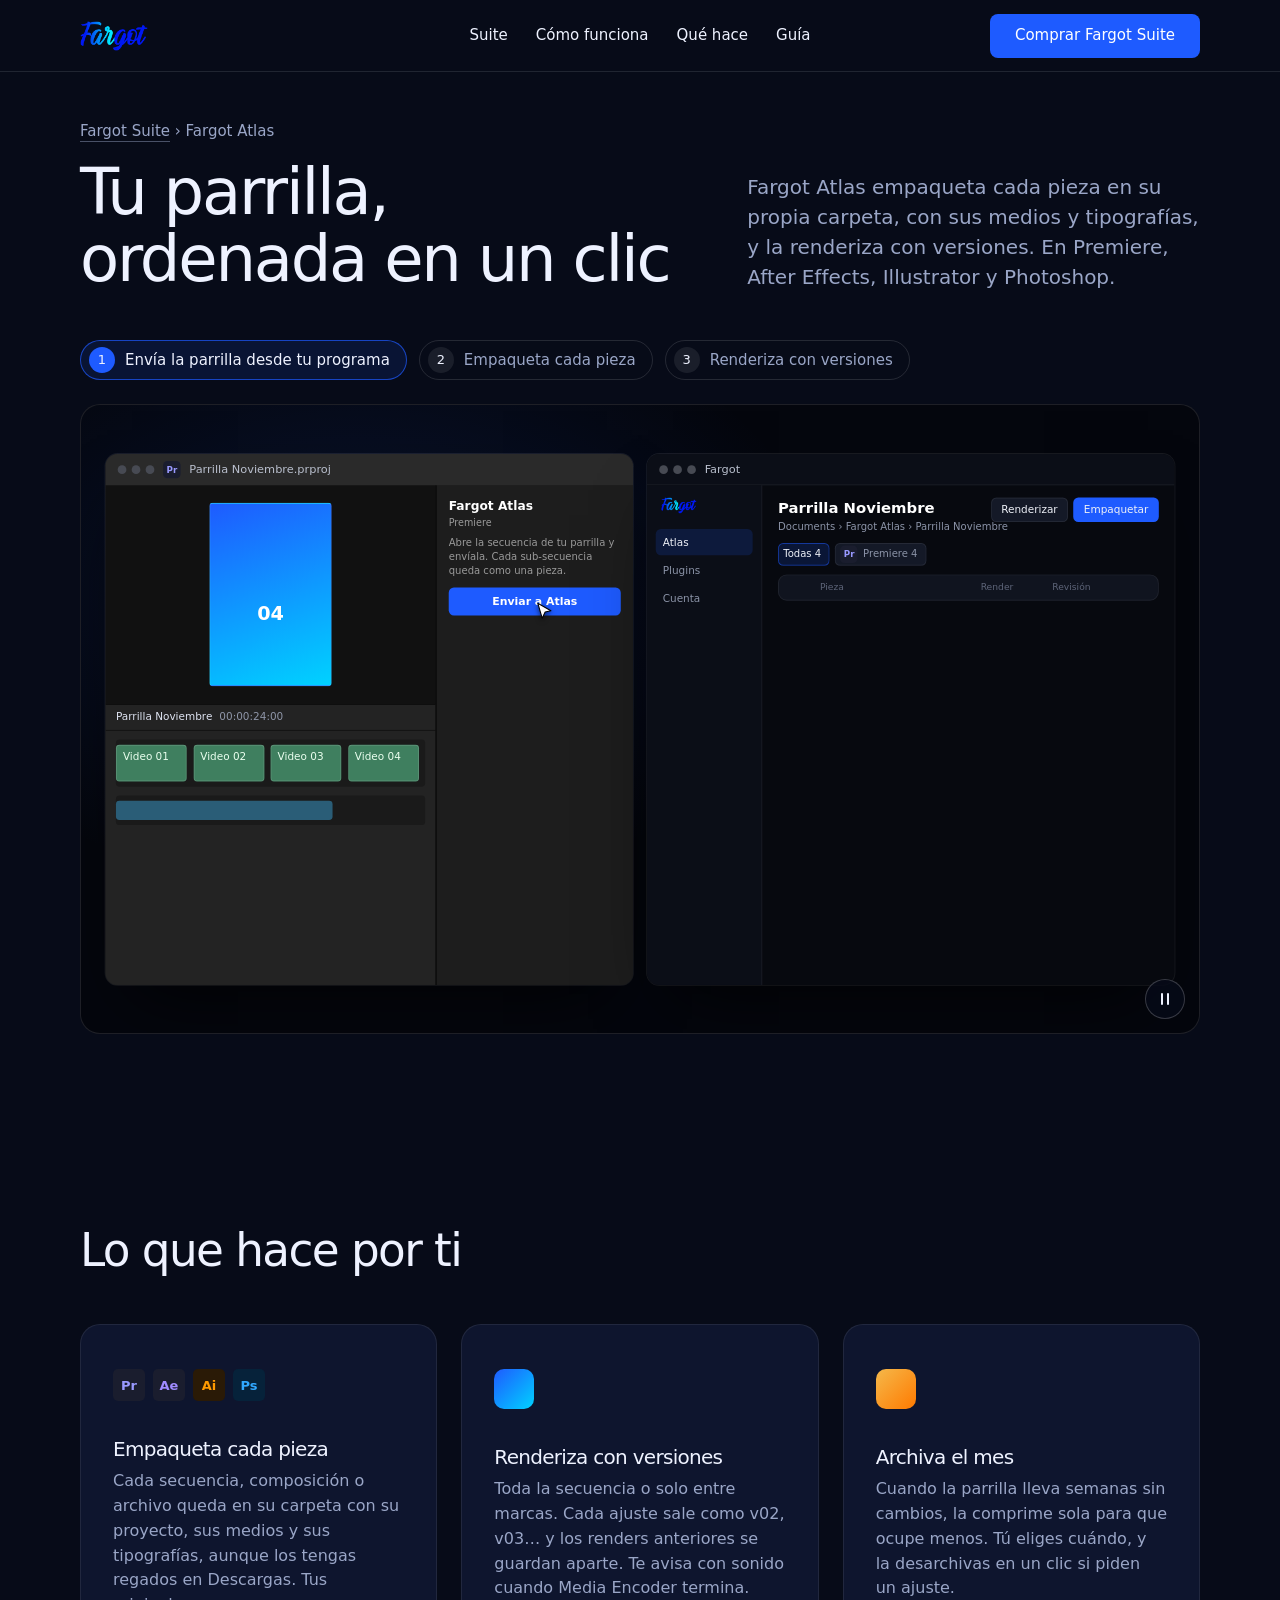
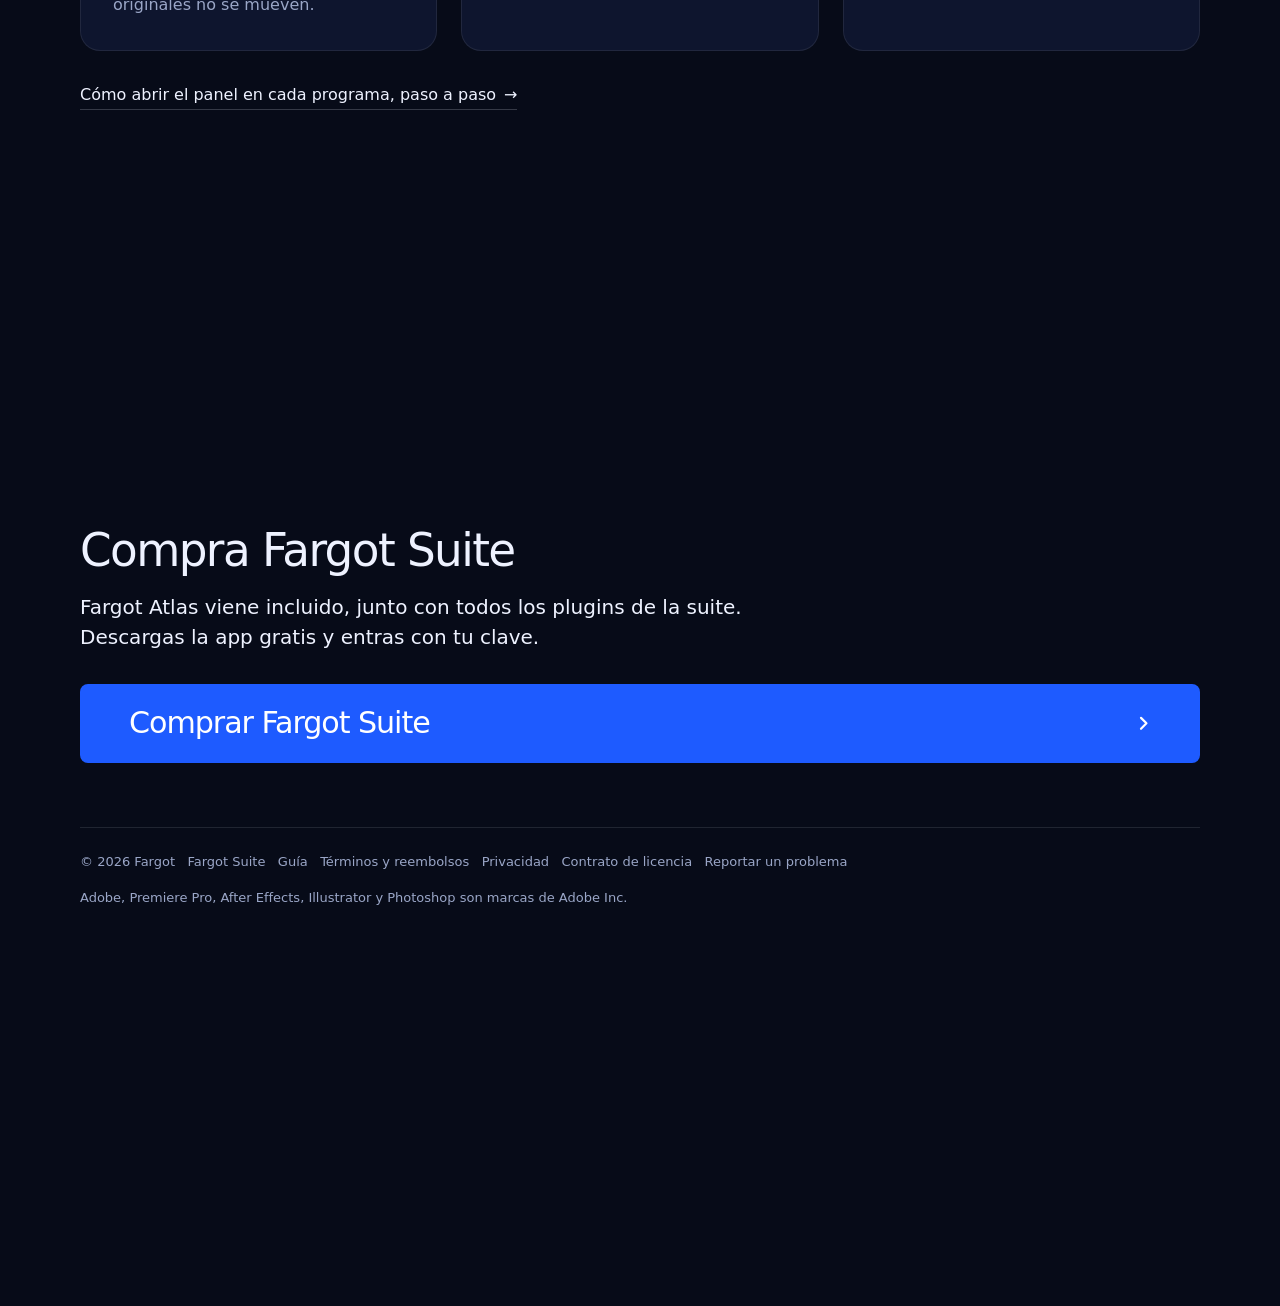
==== commit af300177: "Web: sin saltos de nivel de titulo en las replicas de la app Co-Authored-By: Claude Opus 5.5 <norepl" ====
--- a/atlas.html
+++ b/atlas.html
@@ -62,7 +62,7 @@
 .side .nv { padding: 7px 8px; border-radius: 6px; color: #8b93a7; font-size: 12px; margin-bottom: 2px; }
 .side .nv.on { background: rgb(30 91 255 / .16); color: #eef1f8; }
 .main { position: absolute; left: 132px; right: 0; top: 36px; bottom: 0; padding: 16px 18px; }
-.main h4 { margin: 0; font: 600 17px var(--font-text); color: #fff; }
+.main .m-h { display: block; margin: 0; font: 600 17px var(--font-text); color: #fff; }
 .main .sub { color: #8b93a7; font-size: 11.5px; margin: 4px 0 10px; }
 .tops { position: absolute; right: 18px; top: 14px; display: flex; gap: 6px; }
 .abtn { height: 28px; padding: 0 12px; border-radius: 6px; display: grid; place-items: center; font-size: 12px; font-weight: 500; background: #141927; color: #eef1f8; box-shadow: inset 0 0 0 1px rgb(255 255 255 / .08); transition: transform .12s; }
@@ -162,7 +162,7 @@
               <div class="side"><img src="img/fargot-logo.png" alt=""><div class="nv on">Atlas</div><div class="nv">Plugins</div><div class="nv">Cuenta</div></div>
               <div class="main">
                 <div class="tops"><span class="abtn" id="bRender">Renderizar</span><span class="abtn pri" id="bPack">Empaquetar</span></div>
-                <h4>Parrilla Noviembre</h4>
+                <b class="m-h">Parrilla Noviembre</b>
                 <div class="sub">Documents › Fargot Atlas › Parrilla Noviembre</div>
                 <div class="chips"><span class="chip on">Todas 4</span><span class="chip"><span class="badge-app b-pr">Pr</span>Premiere 4</span></div>
                 <div class="tbl" id="tbl">
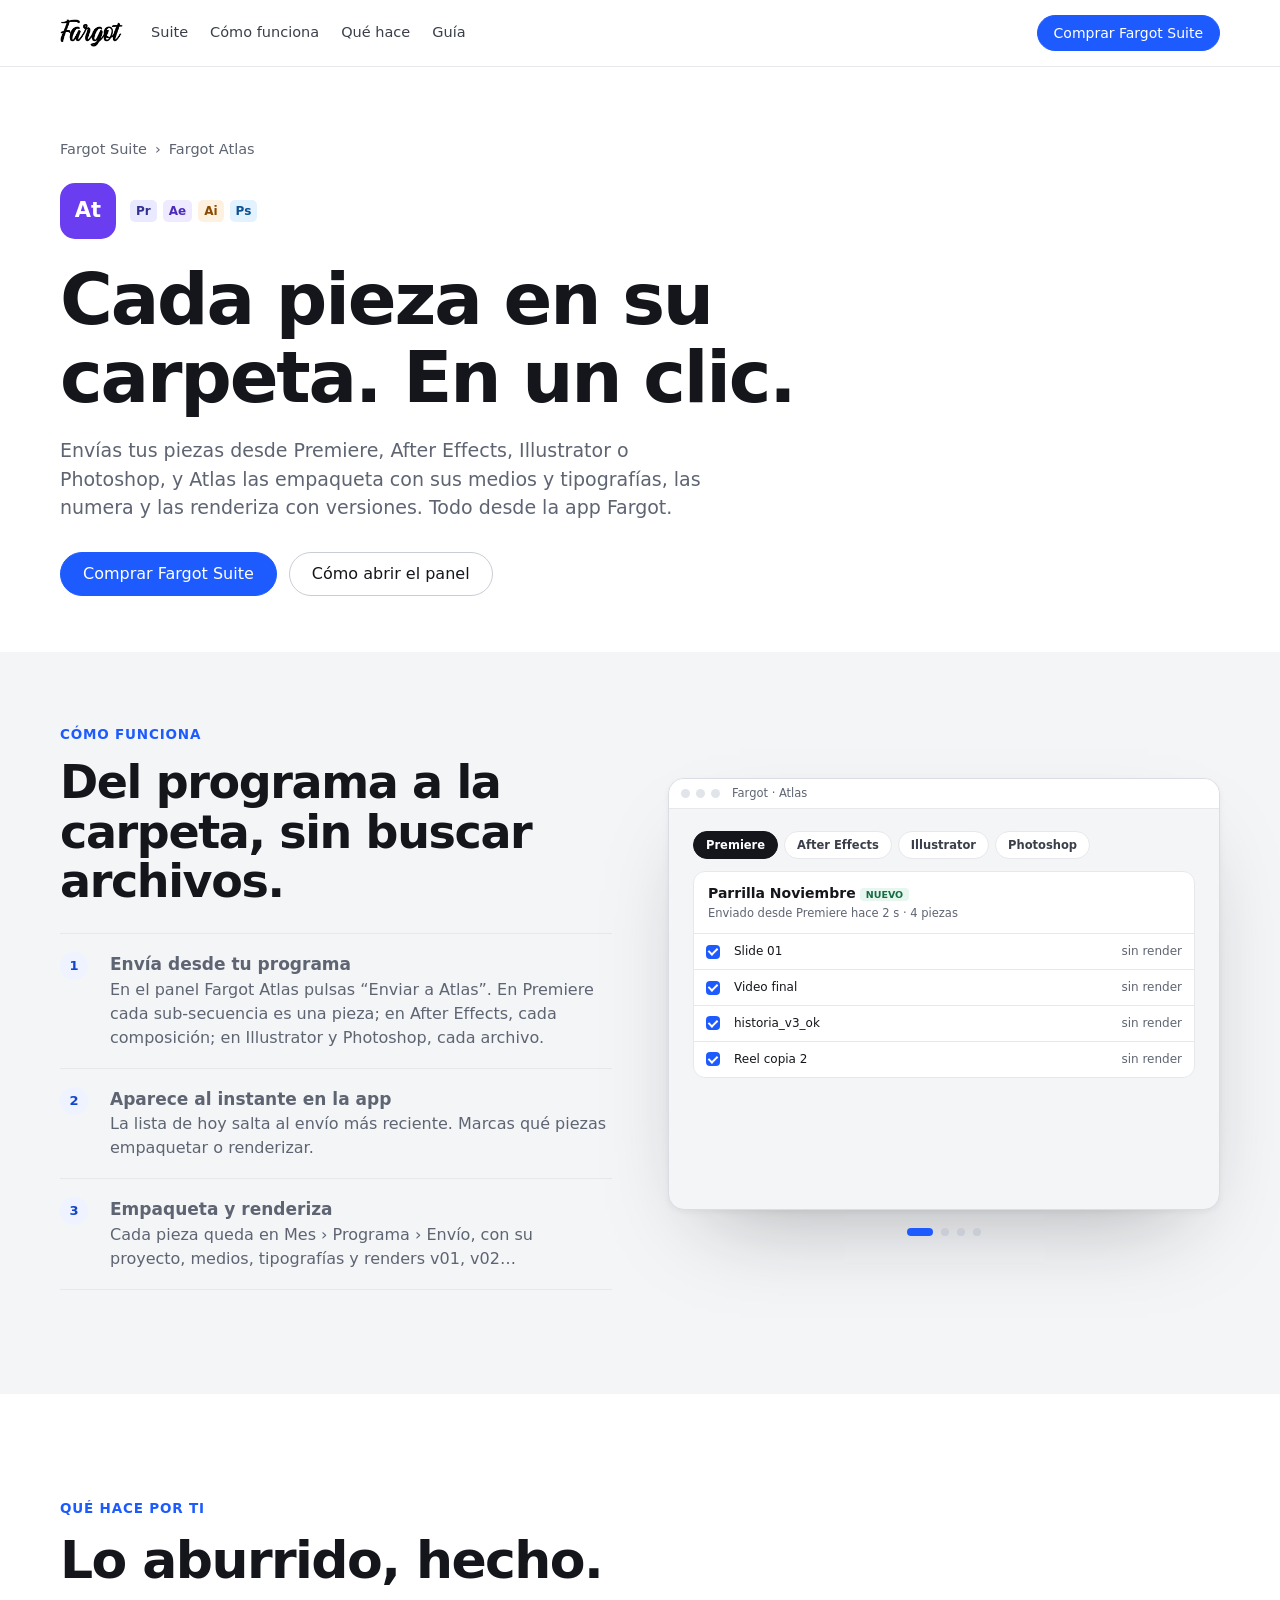
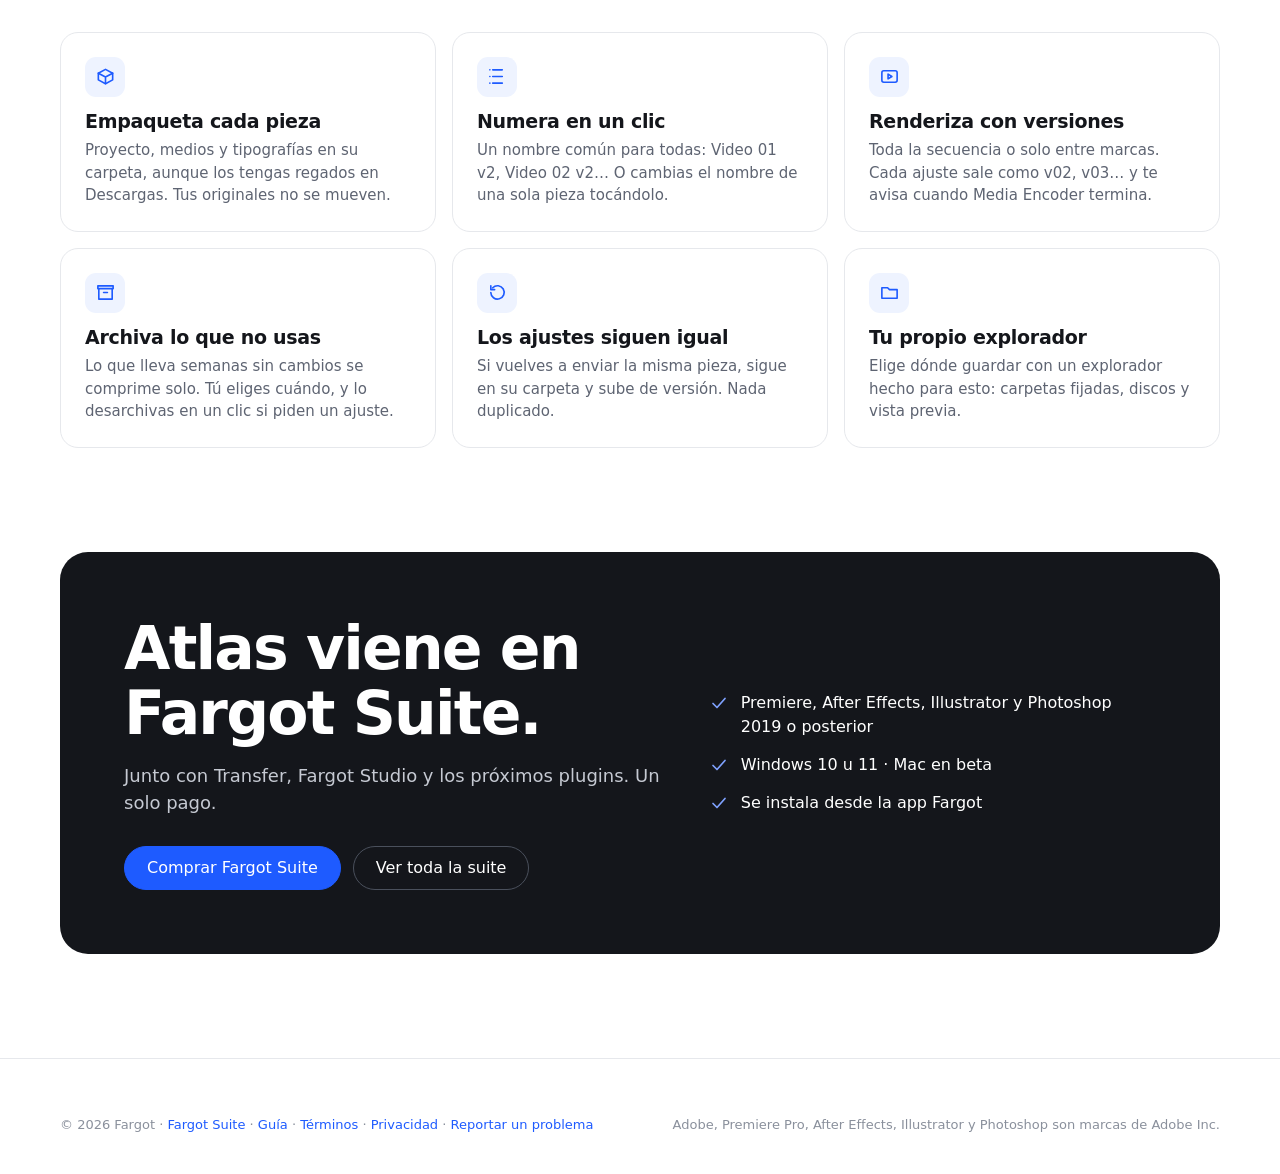
==== commit 06d2f96a: "Web 2.0: diseno en blanco, traductor de PDF en la web y manual nuevo Co-Authored-By: Claude Opus 5.5" ====
--- a/atlas.html
+++ b/atlas.html
@@ -1,320 +1,145 @@
 <!doctype html>
-<html lang="es" data-type="software" data-radius="soft" data-ground="sky" data-buttons="tonal" data-motion>
+<html lang="es">
 <head>
 <meta charset="utf-8">
-<meta http-equiv="Content-Security-Policy" content="default-src 'self'; script-src 'self' 'unsafe-inline'; style-src 'self' 'unsafe-inline' https://fonts.googleapis.com; font-src 'self' https://fonts.gstatic.com; img-src 'self' data: blob:; media-src 'self' blob:; connect-src 'self' https://script.google.com https://script.googleusercontent.com; frame-src 'self'; worker-src 'self' blob:; object-src 'none'; base-uri 'self'; form-action 'self'">
+<meta http-equiv="Content-Security-Policy" content="default-src 'self'; script-src 'self' 'unsafe-inline'; style-src 'self' 'unsafe-inline' https://fonts.googleapis.com; font-src 'self' https://fonts.gstatic.com; img-src 'self' data: blob:; connect-src 'self'; object-src 'none'; base-uri 'self'; form-action 'self'">
 <meta name="referrer" content="strict-origin-when-cross-origin">
 <meta name="viewport" content="width=device-width, initial-scale=1, viewport-fit=cover">
-<title>Fargot Atlas: tu parrilla empaquetada y renderizada en un clic</title>
-<meta name="description" content="Fargot Atlas, plugin de Fargot Suite para Premiere, After Effects, Illustrator y Photoshop: cada pieza de tu parrilla en su carpeta, con sus medios, tipografías y renders con versión.">
-<meta property="og:type" content="website">
-<meta property="og:title" content="Fargot Atlas: tu parrilla ordenada en un clic">
-<meta property="og:description" content="Empaqueta y renderiza cada pieza de tu parrilla en su propia carpeta, con versiones. Premiere, After Effects, Illustrator y Photoshop.">
+<title>Fargot Atlas: cada pieza en su carpeta, empaquetada y renderizada</title>
+<meta name="description" content="Fargot Atlas empaqueta y renderiza cada pieza de tus envíos en su carpeta, con medios, tipografías y versiones. En Premiere, After Effects, Illustrator y Photoshop.">
+<meta property="og:title" content="Fargot Atlas: cada pieza en su carpeta">
 <meta property="og:url" content="https://farrogoeninternet-ui.github.io/fargot/atlas.html">
 <meta property="og:image" content="https://farrogoeninternet-ui.github.io/fargot/share.jpg">
+<link rel="icon" href="img/favicon.png" type="image/png">
+<meta name="theme-color" content="#ffffff">
 <link rel="canonical" href="https://farrogoeninternet-ui.github.io/fargot/atlas.html">
-<meta name="twitter:card" content="summary_large_image">
-<link rel="icon" href="img/favicon.png" type="image/png">
-<meta name="theme-color" content="#070b18">
 <link rel="preconnect" href="https://fonts.googleapis.com">
 <link rel="preconnect" href="https://fonts.gstatic.com" crossorigin>
-<link href="https://fonts.googleapis.com/css2?family=Geist:wght@400..700&family=Geist+Mono:wght@400..500&display=swap" rel="stylesheet">
-<link rel="stylesheet" href="assets/system.css">
-<link rel="stylesheet" href="assets/motion/motion.css">
-<link rel="stylesheet" href="assets/layout/layout.css">
-<link rel="stylesheet" href="assets/icons/icon.css">
-<link rel="stylesheet" href="fargot.css">
-<style>
-/* ---------- motion graphic: escenario fijo de 1280x720 escalado al ancho */
-.demo-wrap { position: relative; margin-top: var(--s-7); }
-.viewport { position: relative; width: 100%; aspect-ratio: 16 / 9; border-radius: 20px; overflow: hidden; border: 1px solid rgb(255 255 255 / .1); background: #04060d; }
-.stage { position: absolute; left: 0; top: 0; width: 1280px; height: 720px; transform-origin: 0 0; font: 400 13px/1.35 var(--font-text); color: #dfe4f2; transition: transform .7s cubic-bezier(.65,0,.35,1); }
-@media (max-width: 760px) { .viewport { aspect-ratio: 1 / 1; } }
-@media (prefers-reduced-motion: reduce) { .stage { transition: none; } }
-.stage::before { content: ""; position: absolute; inset: 0; background: radial-gradient(60% 70% at 25% 30%, rgb(30 91 255 / .14), transparent 70%); }
-.w { position: absolute; top: 56px; width: 604px; height: 608px; border-radius: 14px; overflow: hidden; box-shadow: 0 0 0 1px rgb(255 255 255 / .08), 0 40px 80px -30px rgb(0 0 0 / .8); }
-.w--pr { left: 28px; background: #1d1d1d; } .w--app { left: 648px; background: #07090f; }
-.w__bar { height: 36px; display: flex; align-items: center; gap: 10px; padding: 0 14px; background: #2a2a2a; color: #b9bfcd; font-size: 13px; }
-.w--app .w__bar { background: #0b0e17; border-bottom: 1px solid rgb(255 255 255 / .07); }
-.w__bar .dots { display: flex; gap: 6px; } .w__bar .dots i { width: 10px; height: 10px; border-radius: 50%; background: #474a53; }
-.badge-app { display: inline-grid; place-items: center; width: 20px; height: 20px; border-radius: 5px; font: 700 10px var(--font-text); }
-.b-pr { color: #9999ff; background: #1a1d2e; } .b-ae { color: #9f8bff; background: #1a1d2e; } .b-ai { color: #ff9a00; background: #2a1a06; } .b-ps { color: #31a8ff; background: #06223a; }
-/* Premiere: monitor + linea de tiempo + panel Atlas */
-.mon { position: absolute; left: 0; top: 36px; width: 378px; height: 250px; background: #111; display: grid; place-items: center; }
-.mon .frame { width: 140px; height: 210px; border-radius: 4px; background: linear-gradient(160deg, #1e5bff, #00d2ff); display: grid; place-items: center; color: #fff; font: 600 22px var(--font-text); }
-.tl { position: absolute; left: 0; top: 286px; width: 378px; bottom: 0; background: #232323; border-top: 1px solid #000; }
-.tl-h { height: 30px; display: flex; align-items: center; gap: 8px; padding: 0 12px; color: #8f96a8; font-size: 12px; border-bottom: 1px solid #111; }
-.tl-h b { color: #dfe4f2; font-weight: 500; }
-.track { position: relative; height: 54px; margin: 10px 12px 0; background: #1a1a1a; border-radius: 4px; }
-.clip { position: absolute; top: 6px; height: 42px; border-radius: 4px; background: #3f7f5f; color: #eaffef; font-size: 12px; padding: 6px 8px; box-shadow: inset 0 0 0 1px rgb(255 255 255 / .15); white-space: nowrap; overflow: hidden; transition: box-shadow .3s, background .3s; }
-.clip.on { background: #4f9f77; box-shadow: inset 0 0 0 2px #fff; }
-.track--a { height: 34px; } .track--a .aud { position: absolute; top: 6px; left: 0; right: 30%; height: 22px; border-radius: 4px; background: #2f6f8f; opacity: .8; }
-.slot { position: absolute; top: 36px; right: 0; width: 226px; bottom: 0; background: #1d1d1d; border-left: 1px solid #000; padding: 14px; }
-.slot b.t { display: block; font-size: 14px; color: #fff; } .slot small { color: #9a9a9a; font-size: 11px; }
-.slot p { color: #9a9a9a; font-size: 11.5px; margin: 6px 0 12px; line-height: 1.4; }
-.pbtn { height: 32px; border-radius: 6px; background: #1e5bff; color: #fff; display: grid; place-items: center; font-weight: 600; font-size: 12.5px; transition: transform .12s, background .2s; }
-.pbtn.press { transform: scale(.95); background: #3a70ff; }
-.pmsg { margin-top: 10px; font-size: 11.5px; color: #8fe3b8; opacity: 0; transition: opacity .3s; }
-.pmsg.on { opacity: 1; }
-/* la app Fargot */
-.side { position: absolute; left: 0; top: 36px; bottom: 0; width: 132px; background: #0b0e17; border-right: 1px solid rgb(255 255 255 / .07); padding: 14px 10px; }
-.side img { height: 18px; margin: 0 0 18px 6px; display: block; }
-.side .nv { padding: 7px 8px; border-radius: 6px; color: #8b93a7; font-size: 12px; margin-bottom: 2px; }
-.side .nv.on { background: rgb(30 91 255 / .16); color: #eef1f8; }
-.main { position: absolute; left: 132px; right: 0; top: 36px; bottom: 0; padding: 16px 18px; }
-.main .m-h { display: block; margin: 0; font: 600 17px var(--font-text); color: #fff; }
-.main .sub { color: #8b93a7; font-size: 11.5px; margin: 4px 0 10px; }
-.tops { position: absolute; right: 18px; top: 14px; display: flex; gap: 6px; }
-.abtn { height: 28px; padding: 0 12px; border-radius: 6px; display: grid; place-items: center; font-size: 12px; font-weight: 500; background: #141927; color: #eef1f8; box-shadow: inset 0 0 0 1px rgb(255 255 255 / .08); transition: transform .12s; }
-.abtn.pri { background: #1e5bff; box-shadow: none; } .abtn.press { transform: scale(.94); }
-.chips { display: flex; gap: 6px; margin-bottom: 10px; }
-.chip { display: inline-flex; align-items: center; gap: 6px; height: 26px; padding: 0 10px 0 6px; border-radius: 6px; background: #141927; color: #8b93a7; font-size: 11.5px; box-shadow: inset 0 0 0 1px rgb(255 255 255 / .07); }
-.chip.on { color: #eef1f8; background: rgb(30 91 255 / .16); box-shadow: inset 0 0 0 1px rgb(30 91 255 / .5); }
-.tbl { border-radius: 10px; background: #10141f; box-shadow: inset 0 0 0 1px rgb(255 255 255 / .07); overflow: hidden; }
-.row { display: grid; grid-template-columns: 28px 1fr 74px 110px; align-items: center; gap: 8px; height: 44px; padding: 0 12px; border-top: 1px solid rgb(255 255 255 / .06); opacity: 0; transform: translateY(-6px); transition: opacity .35s, transform .35s; }
-.row.in { opacity: 1; transform: none; }
-.row b { font-weight: 500; font-size: 12.5px; color: #eef1f8; } .row small { display: block; color: #5d6478; font-size: 10.5px; }
-.row .v { font-variant-numeric: tabular-nums; color: #8b93a7; font-size: 12px; }
-.row .v.on { color: #fff; font-weight: 600; }
-.row .st { display: flex; align-items: center; gap: 6px; color: #8b93a7; font-size: 11.5px; }
-.row .st i { width: 7px; height: 7px; border-radius: 50%; background: #707890; transition: background .3s; }
-.row .st.ok i { background: #34d399; }
-.hd { height: 30px; opacity: 1; transform: none; color: #5d6478; font-size: 10.5px; border-top: 0; }
-.job { margin-top: 10px; color: #8b93a7; font-size: 11.5px; min-height: 16px; }
-.toast { position: absolute; left: 50%; bottom: 18px; transform: translate(-50%, 20px); opacity: 0; transition: opacity .35s, transform .35s; display: flex; align-items: center; gap: 10px; padding: 10px 14px; border-radius: 10px; background: #161b28; box-shadow: 0 0 0 1px rgb(255 255 255 / .08), 0 12px 30px rgb(0 0 0 / .5); font-size: 12.5px; color: #e8fff5; white-space: nowrap; }
-.toast.on { opacity: 1; transform: translate(-50%, 0); }
-.toast svg { flex: none; }
-/* carpetas que van apareciendo */
-.tree { position: absolute; left: 60px; top: 380px; width: 300px; padding: 14px 16px; border-radius: 12px; background: #10141f; box-shadow: 0 0 0 1px rgb(255 255 255 / .1), 0 30px 60px rgb(0 0 0 / .6); font-size: 12.5px; opacity: 0; transform: translateY(14px) scale(.98); transition: opacity .4s, transform .4s; z-index: 15; }
-.tree.on { opacity: 1; transform: none; }
-.tree .ln { display: flex; align-items: center; gap: 8px; height: 22px; color: #dfe4f2; opacity: 0; transition: opacity .3s; }
-.tree .ln.in { opacity: 1; }
-.tree .ln.l1 { padding-left: 16px; } .tree .ln.l2 { padding-left: 32px; color: #8b93a7; } .tree .ln.l3 { padding-left: 48px; color: #8b93a7; }
-.tree .fd { width: 14px; height: 11px; border-radius: 2px; background: #f5b84a; flex: none; }
-.tree .fl { width: 10px; height: 13px; border-radius: 2px; background: #5d6478; flex: none; }
-.tree .tag { margin-left: auto; color: #34d399; font-size: 11px; }
-.cursor { position: absolute; left: 640px; top: 700px; width: 22px; height: 22px; z-index: 30; filter: drop-shadow(0 2px 3px rgb(0 0 0 / .6)); transition: transform .12s; }
-.cursor.press { transform: scale(.82); }
-.demo-pause { position: absolute; right: 14px; bottom: 14px; z-index: 40; width: 40px; height: 40px; border-radius: 50%; border: 1px solid rgb(255 255 255 / .2); background: rgb(7 11 24 / .8); color: #eef2ff; display: grid; place-items: center; cursor: pointer; }
-.demo-pause:focus-visible { outline: 2px solid #eef2ff; outline-offset: 2px; }
-</style>
-<script>document.documentElement.classList.add('m-enter');setTimeout(()=>document.documentElement.classList.add('m-enter-done'),700)</script>
-<script src="correo.js" defer></script>
+<link href="https://fonts.googleapis.com/css2?family=Inter:wght@400..700&display=swap" rel="stylesheet">
+<link rel="stylesheet" href="blanco.css">
+<script src="sitio.js" defer></script>
 </head>
 <body>
-<header class="nav nav--centre">
-  <div class="wrap nav__bar">
-    <a class="skip-link" href="#top">Ir al contenido</a>
-    <a class="nav__logo" href="index.html" aria-label="Fargot Suite, inicio"><img src="img/fargot-logo.png" alt="Fargot" width="68" height="30"></a>
-    <nav class="nav__links" aria-label="Principal">
-      <div class="nav__item"><a class="nav__link" href="index.html">Suite</a></div>
-      <div class="nav__item"><a class="nav__link" href="#como">Cómo funciona</a></div>
-      <div class="nav__item"><a class="nav__link" href="#hace">Qué hace</a></div>
-      <div class="nav__item"><a class="nav__link" href="ayuda.html">Guía</a></div>
-    </nav>
-    <div class="nav__actions">
-      <a class="btn btn--primary" href="https://farfot.lemonsqueezy.com/checkout/buy/a297658e-514b-4c76-a8c4-a7425564fb5b">Comprar Fargot Suite</a>
-    </div>
-    <button class="nav__toggle" type="button" aria-expanded="false" aria-label="Menú">
-      <svg width="18" height="18" viewBox="0 0 18 18" aria-hidden="true"><path d="M2 5h14M2 13h14" stroke="currentColor" stroke-width="1.6" stroke-linecap="round"/></svg>
-    </button>
+<a class="saltar" href="#contenido">Ir al contenido</a>
+<header class="barra">
+  <div class="envoltura">
+    <a class="barra-logo" href="index.html" aria-label="Fargot, inicio"><img src="img/fargot-logo-2.png" alt="Fargot" width="63" height="28"></a>
+    <nav aria-label="Principal"><a href="index.html#apps">Suite</a><a href="#como">Cómo funciona</a><a href="#que">Qué hace</a><a href="ayuda.html">Guía</a></nav>
+    <div class="acciones"><a class="btn chico pri" href="https://farfot.lemonsqueezy.com/checkout/buy/a297658e-514b-4c76-a8c4-a7425564fb5b">Comprar Fargot Suite</a></div>
   </div>
 </header>
 
-<main id="top">
-  <section class="section" id="como" style="--h:1; min-height:100svh; height:auto" aria-labelledby="como-h" data-enter>
-    <div class="wrap">
-      <p class="crumb"><a href="index.html">Fargot Suite</a> › Fargot Atlas</p>
-      <div class="grid grid--top">
-        <h1 id="como-h" class="span-7" style="font-size:clamp(38px,5vw,64px);margin:0">Tu parrilla, ordenada en un clic</h1>
-        <p class="span-5 t-lead muted" style="margin:0;align-self:end">Fargot Atlas empaqueta cada pieza en su propia carpeta, con sus medios y tipografías, y la renderiza con versiones. En Premiere, After Effects, Illustrator y Photoshop.</p>
+<main id="contenido">
+  <section class="prod-cab">
+    <div class="envoltura">
+      <div class="miga"><a href="index.html">Fargot Suite</a><span>›</span><span>Fargot Atlas</span></div>
+      <div style="display:flex;align-items:center;gap:14px;margin-bottom:22px"><span class="ic g c-at">At</span><span style="display:flex;gap:6px"><span class="sello s-pr">Pr</span><span class="sello s-ae">Ae</span><span class="sello s-ai">Ai</span><span class="sello s-ps">Ps</span></span></div>
+      <h1>Cada pieza en su carpeta. En un clic.</h1>
+      <p class="bajada">Envías tus piezas desde Premiere, After Effects, Illustrator o Photoshop, y Atlas las empaqueta con sus medios y tipografías, las numera y las renderiza con versiones. Todo desde la app Fargot.</p>
+      <div class="botones"><a class="btn pri" href="https://farfot.lemonsqueezy.com/checkout/buy/a297658e-514b-4c76-a8c4-a7425564fb5b">Comprar Fargot Suite</a><a class="btn" href="ayuda.html#paneles">Cómo abrir el panel</a></div>
+    </div>
+  </section>
+
+  <section class="seccion gris" id="como" aria-labelledby="como-h" style="padding-top:72px">
+    <div class="envoltura dos">
+      <div class="aparece">
+        <span class="pre">Cómo funciona</span>
+        <h2 id="como-h" style="font-size:clamp(30px,4vw,46px)">Del programa a la carpeta, sin buscar archivos.</h2>
+        <div class="lista-pasos" style="margin-top:26px">
+          <div><b>1</b><span><strong>Envía desde tu programa</strong><span>En el panel Fargot Atlas pulsas “Enviar a Atlas”. En Premiere cada sub-secuencia es una pieza; en After Effects, cada composición; en Illustrator y Photoshop, cada archivo.</span></span></div>
+          <div><b>2</b><span><strong>Aparece al instante en la app</strong><span>La lista de hoy salta al envío más reciente. Marcas qué piezas empaquetar o renderizar.</span></span></div>
+          <div><b>3</b><span><strong>Empaqueta y renderiza</strong><span>Cada pieza queda en Mes › Programa › Envío, con su proyecto, medios, tipografías y renders v01, v02…</span></span></div>
+        </div>
       </div>
-      <div class="demo-wrap">
-        <div class="steps-row" aria-hidden="true">
-          <span class="step" data-step="1"><b>1</b>Envía la parrilla desde tu programa</span>
-          <span class="step" data-step="2"><b>2</b>Empaqueta cada pieza</span>
-          <span class="step" data-step="3"><b>3</b>Renderiza con versiones</span>
-        </div>
-        <div class="viewport" id="viewport" role="img" aria-label="Animación: en Premiere el panel Fargot Atlas envía una parrilla de cuatro piezas a la app Fargot; la app empaqueta cada pieza en su carpeta, las renderiza como v01 y avisa cuando terminan; tras un ajuste, la pieza sale como v02.">
-          <div class="stage" id="stage">
-            <div class="w w--pr">
-              <div class="w__bar"><span class="dots"><i></i><i></i><i></i></span><span class="badge-app b-pr">Pr</span>Parrilla Noviembre.prproj</div>
-              <div class="mon"><div class="frame" id="frame">01</div></div>
-              <div class="tl">
-                <div class="tl-h"><b>Parrilla Noviembre</b><span>00:00:24:00</span></div>
-                <div class="track" id="track">
-                  <div class="clip" style="left:0;width:23%">Video 01</div>
-                  <div class="clip" style="left:25%;width:23%">Video 02</div>
-                  <div class="clip" style="left:50%;width:23%">Video 03</div>
-                  <div class="clip" style="left:75%;width:23%">Video 04</div>
+      <div class="aparece">
+        <div class="app" data-demo="4200" role="img" aria-label="Atlas en la app Fargot: envío, empaquetado y renders">
+          <div class="app-titulo"><i></i><i></i><i></i><span style="margin-left:6px">Fargot · Atlas</span></div>
+          <div class="app-cuerpo" style="grid-template-columns:minmax(0,1fr);height:400px">
+            <div class="app-vistas">
+              <div class="app-vista" data-v="a" data-nombre="Envío nuevo">
+                <div class="pest"><b class="on">Premiere</b><b>After Effects</b><b>Illustrator</b><b>Photoshop</b></div>
+                <div class="t">
+                  <div style="padding:12px 14px"><b style="font-size:14px">Parrilla Noviembre</b> <span class="tag">NUEVO</span><div class="muted" style="font-size:11.5px;margin-top:2px">Enviado desde Premiere hace 2 s · 4 piezas</div></div>
+                  <div class="pieza"><span class="cb"></span><span>Slide 01</span><span class="muted">sin render</span></div>
+                  <div class="pieza"><span class="cb"></span><span>Video final</span><span class="muted">sin render</span></div>
+                  <div class="pieza"><span class="cb"></span><span>historia_v3_ok</span><span class="muted">sin render</span></div>
+                  <div class="pieza"><span class="cb"></span><span>Reel copia 2</span><span class="muted">sin render</span></div>
                 </div>
-                <div class="track track--a"><div class="aud"></div></div>
               </div>
-              <div class="slot">
-                <b class="t">Fargot Atlas</b><small>Premiere</small>
-                <p>Abre la secuencia de tu parrilla y envíala. Cada sub-secuencia queda como una pieza.</p>
-                <div class="pbtn" id="send">Enviar a Atlas</div>
-                <div class="pmsg" id="pmsg">Listo: "Parrilla Noviembre" con 4 piezas.</div>
+              <div class="app-vista" data-v="b" data-nombre="Numerar">
+                <p style="font-weight:600;margin-bottom:10px">Numerar piezas</p>
+                <div class="t" style="padding:14px">
+                  <div class="muted" style="font-size:11.5px;margin-bottom:6px">Nombre común</div>
+                  <div style="height:34px;border:1px solid var(--acento);border-radius:9px;display:flex;align-items:center;padding:0 12px;font-weight:600">Video</div>
+                  <div style="display:grid;grid-template-columns:1fr auto 1fr;gap:6px 10px;margin-top:14px;font-size:12px">
+                    <span class="muted">Slide 01</span><span>→</span><b>Video 01 <span style="color:var(--acento-oscuro)">v1</span></b>
+                    <span class="muted">Video final</span><span>→</span><b>Video 02 <span style="color:var(--acento-oscuro)">v1</span></b>
+                    <span class="muted">historia_v3_ok</span><span>→</span><b>Video 03 <span style="color:var(--acento-oscuro)">v1</span></b>
+                    <span class="muted">Reel copia 2</span><span>→</span><b>Video 04 <span style="color:var(--acento-oscuro)">v1</span></b>
+                  </div>
+                </div>
+              </div>
+              <div class="app-vista" data-v="c" data-nombre="Empaquetar">
+                <p style="font-weight:600;margin-bottom:10px">Empaquetando 4 piezas…</p>
+                <div class="t" style="padding:14px;font-size:12px;line-height:1.9">
+                  📁 Noviembre<br>&nbsp;&nbsp;&nbsp;📁 Premiere<br>&nbsp;&nbsp;&nbsp;&nbsp;&nbsp;&nbsp;📁 Parrilla Noviembre<br>
+                  &nbsp;&nbsp;&nbsp;&nbsp;&nbsp;&nbsp;&nbsp;&nbsp;&nbsp;📁 Video 01 <span class="muted">· proyecto, medios, tipografías, renders</span><br>
+                  &nbsp;&nbsp;&nbsp;&nbsp;&nbsp;&nbsp;&nbsp;&nbsp;&nbsp;📁 Video 02<br>&nbsp;&nbsp;&nbsp;&nbsp;&nbsp;&nbsp;&nbsp;&nbsp;&nbsp;📁 Video 03<br>&nbsp;&nbsp;&nbsp;&nbsp;&nbsp;&nbsp;&nbsp;&nbsp;&nbsp;📁 Video 04
+                  <div class="progreso"><i></i></div>
+                </div>
+                <div class="aviso-app">✓ Empaquetado: 4 piezas en su carpeta</div>
+              </div>
+              <div class="app-vista" data-v="d" data-nombre="Renders">
+                <p style="font-weight:600;margin-bottom:10px">Renders listos</p>
+                <div class="t">
+                  <div class="pieza" style="border-top:0"><span class="cb"></span><span>Video 01 v2.mp4</span><span class="estado-ok">Listo</span></div>
+                  <div class="pieza"><span class="cb"></span><span>Video 02 v2.mp4</span><span class="estado-ok">Listo</span></div>
+                  <div class="pieza"><span class="cb"></span><span>Video 03 v1.mp4</span><span class="estado-ok">Listo</span></div>
+                  <div class="pieza"><span class="cb"></span><span>Video 04 v1.mp4</span><span class="estado-ok">Listo</span></div>
+                  <div style="padding:10px 14px" class="muted">Los v1 anteriores se movieron a Renders › Anteriores.</div>
+                </div>
               </div>
             </div>
-            <div class="w w--app">
-              <div class="w__bar"><span class="dots"><i></i><i></i><i></i></span>Fargot</div>
-              <div class="side"><img src="img/fargot-logo.png" alt=""><div class="nv on">Atlas</div><div class="nv">Plugins</div><div class="nv">Cuenta</div></div>
-              <div class="main">
-                <div class="tops"><span class="abtn" id="bRender">Renderizar</span><span class="abtn pri" id="bPack">Empaquetar</span></div>
-                <b class="m-h">Parrilla Noviembre</b>
-                <div class="sub">Documents › Fargot Atlas › Parrilla Noviembre</div>
-                <div class="chips"><span class="chip on">Todas 4</span><span class="chip"><span class="badge-app b-pr">Pr</span>Premiere 4</span></div>
-                <div class="tbl" id="tbl">
-                  <div class="row hd"><span></span><span>Pieza</span><span>Render</span><span>Revisión</span></div>
-                </div>
-                <div class="job" id="job"></div>
-              </div>
-              <div class="toast" id="toast"><svg width="16" height="16" viewBox="0 0 16 16" fill="none" stroke="#34d399" stroke-width="1.8"><path d="M3 8.5l3 3 7-7"/></svg><span id="toastTxt">Renders listos</span></div>
-            </div>
-            <div class="tree" id="tree"></div>
-            <svg class="cursor" id="cursor" viewBox="0 0 22 22"><path d="M3 2l15 8.5-6.6 1.6L8 19z" fill="#fff" stroke="#000" stroke-width="1.2" stroke-linejoin="round"/></svg>
           </div>
-          <button class="demo-pause" id="demoPause" type="button" aria-label="Pausar la animación"><svg width="14" height="14" viewBox="0 0 14 14" aria-hidden="true" id="pauseIco"><path d="M4 2v10M10 2v10" stroke="currentColor" stroke-width="2" stroke-linecap="round"/></svg></button>
         </div>
+        <div class="app-puntos"></div>
       </div>
     </div>
   </section>
 
-  <section class="section" id="hace" style="--h:1" aria-labelledby="hace-h">
-    <div class="wrap">
-      <h2 id="hace-h">Lo que hace por ti</h2>
-      <div class="what">
-        <article><div class="ic-row"><span class="badge-app b-pr" style="width:32px;height:32px;font-size:13px">Pr</span><span class="badge-app b-ae" style="width:32px;height:32px;font-size:13px">Ae</span><span class="badge-app b-ai" style="width:32px;height:32px;font-size:13px">Ai</span><span class="badge-app b-ps" style="width:32px;height:32px;font-size:13px">Ps</span></div>
-          <h3>Empaqueta cada pieza</h3><p>Cada secuencia, composición o archivo queda en su carpeta con su proyecto, sus medios y sus tipografías, aunque los tengas regados en Descargas. Tus originales no se mueven.</p></article>
-        <article><div class="ic-row"><span class="swatch" style="background:linear-gradient(135deg,#1e5bff,#00d2ff)"></span></div>
-          <h3>Renderiza con versiones</h3><p>Toda la secuencia o solo entre marcas. Cada ajuste sale como v02, v03… y los renders anteriores se guardan aparte. Te avisa con sonido cuando Media Encoder termina.</p></article>
-        <article><div class="ic-row"><span class="swatch" style="background:linear-gradient(135deg,#f5b84a,#ff7a00)"></span></div>
-          <h3>Archiva el mes</h3><p>Cuando la parrilla lleva semanas sin cambios, la comprime sola para que ocupe menos. Tú eliges cuándo, y la desarchivas en un clic si piden un ajuste.</p></article>
+  <section class="seccion" id="que" aria-labelledby="que-h">
+    <div class="envoltura">
+      <div class="seccion-cab aparece"><span class="pre">Qué hace por ti</span><h2 id="que-h">Lo aburrido, hecho.</h2></div>
+      <div class="rasgos">
+        <article class="aparece"><span class="ico"><svg viewBox="0 0 22 22"><path d="M3.5 7.5 11 3.5l7.5 4v7L11 18.5l-7.5-4z"/><path d="M3.5 7.5 11 11.5l7.5-4M11 11.5v7"/></svg></span><h3>Empaqueta cada pieza</h3><p>Proyecto, medios y tipografías en su carpeta, aunque los tengas regados en Descargas. Tus originales no se mueven.</p></article>
+        <article class="aparece"><span class="ico"><svg viewBox="0 0 22 22"><path d="M6 4h10M6 11h10M6 18h10M3 4h.01M3 11h.01M3 18h.01"/></svg></span><h3>Numera en un clic</h3><p>Un nombre común para todas: Video 01 v2, Video 02 v2… O cambias el nombre de una sola pieza tocándolo.</p></article>
+        <article class="aparece"><span class="ico"><svg viewBox="0 0 22 22"><rect x="3" y="5" width="16" height="12" rx="2"/><path d="m9.5 8.5 4 2.5-4 2.5z"/></svg></span><h3>Renderiza con versiones</h3><p>Toda la secuencia o solo entre marcas. Cada ajuste sale como v02, v03… y te avisa cuando Media Encoder termina.</p></article>
+        <article class="aparece"><span class="ico"><svg viewBox="0 0 22 22"><path d="M4 7h14v11H4zM3 4h16v3H3zM9 11h4"/></svg></span><h3>Archiva lo que no usas</h3><p>Lo que lleva semanas sin cambios se comprime solo. Tú eliges cuándo, y lo desarchivas en un clic si piden un ajuste.</p></article>
+        <article class="aparece"><span class="ico"><svg viewBox="0 0 22 22"><path d="M4 11a7 7 0 1 0 2-5M4 4v4h4"/></svg></span><h3>Los ajustes siguen igual</h3><p>Si vuelves a enviar la misma pieza, sigue en su carpeta y sube de versión. Nada duplicado.</p></article>
+        <article class="aparece"><span class="ico"><svg viewBox="0 0 22 22"><path d="M3 6h6l2 2h8v9H3z"/></svg></span><h3>Tu propio explorador</h3><p>Elige dónde guardar con un explorador hecho para esto: carpetas fijadas, discos y vista previa.</p></article>
       </div>
-      <p style="margin-top:var(--s-6)"><a class="link" href="ayuda.html">Cómo abrir el panel en cada programa, paso a paso</a></p>
+    </div>
+  </section>
+
+  <section class="seccion" style="padding-top:0">
+    <div class="envoltura">
+      <div class="precio aparece">
+        <div><h2>Atlas viene en Fargot Suite.</h2><p>Junto con Transfer, Fargot Studio y los próximos plugins. Un solo pago.</p>
+          <div class="botones"><a class="btn pri" href="https://farfot.lemonsqueezy.com/checkout/buy/a297658e-514b-4c76-a8c4-a7425564fb5b">Comprar Fargot Suite</a><a class="btn" href="index.html#apps">Ver toda la suite</a></div></div>
+        <ul>
+          <li><svg viewBox="0 0 20 20"><path d="m4 10.5 4 4 8-9"/></svg>Premiere, After Effects, Illustrator y Photoshop 2019 o posterior</li>
+          <li><svg viewBox="0 0 20 20"><path d="m4 10.5 4 4 8-9"/></svg>Windows 10 u 11 · Mac en beta</li>
+          <li><svg viewBox="0 0 20 20"><path d="m4 10.5 4 4 8-9"/></svg>Se instala desde la app Fargot</li>
+        </ul>
+      </div>
     </div>
   </section>
 </main>
 
-<footer class="footer closing" id="contact" aria-labelledby="close-h" style="--h:1">
-  <div class="wrap">
-    <div class="closing__cta close--type">
-      <div class="section-head">
-        <h2 id="close-h">Compra Fargot Suite</h2>
-        <p>Fargot Atlas viene incluido, junto con todos los plugins de la suite. Descargas la app gratis y entras con tu clave.</p>
-      </div>
-      <a class="btn btn--primary btn--xl btn--wide" href="https://farfot.lemonsqueezy.com/checkout/buy/a297658e-514b-4c76-a8c4-a7425564fb5b">Comprar Fargot Suite<svg class="m-arrow" viewBox="0 0 12 12" aria-hidden="true"><path class="m-arrow__stem" d="M1 6h8"/><path class="m-arrow__head" d="M4.5 2.5 8 6l-3.5 3.5"/></svg></a>
-    </div>
-    <div class="closing__links">
-      <div class="footer__legal">
-        <span>&copy; 2026 Fargot &nbsp; <a href="index.html">Fargot Suite</a> &nbsp; <a href="ayuda.html">Guía</a> &nbsp; <a href="terminos.html">Términos y reembolsos</a> &nbsp; <a href="privacidad.html">Privacidad</a> &nbsp; <a href="eula.txt">Contrato de licencia</a> &nbsp; <a href="reportar.html">Reportar un problema</a></span>
-        <span>Adobe, Premiere Pro, After Effects, Illustrator y Photoshop son marcas de Adobe Inc.</span>
-      </div>
-    </div>
+<footer class="pie">
+  <div class="envoltura">
+    <div class="pie-legal" style="margin-top:0;border-top:0;padding-top:0"><span>© <span data-ano>2026</span> Fargot · <a href="index.html">Fargot Suite</a> · <a href="ayuda.html">Guía</a> · <a href="terminos.html">Términos</a> · <a href="privacidad.html">Privacidad</a> · <a href="reportar.html">Reportar un problema</a></span><span>Adobe, Premiere Pro, After Effects, Illustrator y Photoshop son marcas de Adobe Inc.</span></div>
   </div>
 </footer>
-
-<script type="module" src="assets/system.js"></script>
-<script type="module" src="assets/motion/motion.js"></script>
-<script>
-(function () {
-  var stage = document.getElementById("stage"), vp = document.getElementById("viewport");
-  // en pantallas estrechas la camara se acerca a la ventana que trabaja
-  var focus = "pr";
-  function narrow() { return vp.clientWidth < 700; }
-  function fit() {
-    var s = narrow() ? vp.clientWidth / 640 : vp.clientWidth / 1280;
-    stage.style.transform = narrow() ? "scale(" + s + ") translate(" + (focus === "app" ? -640 : -8) + "px, -40px)" : "scale(" + s + ")";
-  }
-  function look(w) { focus = w; fit(); }
-  fit(); addEventListener("resize", fit);
-
-  var $ = function (id) { return document.getElementById(id); };
-  var reduced = matchMedia("(prefers-reduced-motion: reduce)").matches;
-  var paused = false, token = 0;
-  function sleep(ms) { var my = token; return new Promise(function (ok, no) { setTimeout(function () { my === token ? ok() : no("stop"); }, ms); }); }
-  async function wait(ms) { while (paused) await sleep(200); await sleep(ms); }
-  function stepOn(n) { document.querySelectorAll(".step").forEach(function (s) { s.classList.toggle("is-on", Number(s.dataset.step) === n); }); }
-  var cur = $("cursor");
-  function pos(el) { var sr = stage.getBoundingClientRect(), r = el.getBoundingClientRect(), k = sr.width / 1280; return { x: (r.left - sr.left) / k + r.width / k / 2, y: (r.top - sr.top) / k + r.height / k / 2 }; }
-  async function moveTo(el) { var p = pos(el); cur.style.transition = "left .6s cubic-bezier(.65,0,.35,1), top .6s cubic-bezier(.65,0,.35,1), transform .12s"; cur.style.left = p.x + "px"; cur.style.top = p.y + "px"; await wait(650); }
-  async function click(el) { await moveTo(el); cur.classList.add("press"); el.classList.add("press"); await wait(160); cur.classList.remove("press"); el.classList.remove("press"); await wait(150); }
-  var NOMBRES = ["Video 01", "Video 02", "Video 03", "Video 04"];
-  function filas() { return Array.prototype.slice.call(document.querySelectorAll("#tbl .row:not(.hd)")); }
-  function toast(t) { $("toastTxt").textContent = t; $("toast").classList.add("on"); }
-
-  function reset() {
-    $("tbl").querySelectorAll(".row:not(.hd)").forEach(function (r) { r.remove(); });
-    $("pmsg").classList.remove("on"); $("toast").classList.remove("on"); $("tree").classList.remove("on"); $("tree").innerHTML = ""; $("job").textContent = "";
-    document.querySelectorAll(".clip").forEach(function (c) { c.classList.remove("on"); });
-    cur.style.transition = "none"; cur.style.left = "640px"; cur.style.top = "700px";
-  }
-
-  async function play() {
-    reset(); stepOn(1); look("pr");
-    // 1. Premiere: recorre las piezas y envia la parrilla
-    var clips = document.querySelectorAll(".clip");
-    for (var i = 0; i < clips.length; i++) { clips[i].classList.add("on"); $("frame").textContent = "0" + (i + 1); await wait(320); clips[i].classList.remove("on"); }
-    await click($("send"));
-    $("pmsg").classList.add("on");
-    await wait(500); look("app");
-    NOMBRES.forEach(function (n) {
-      var r = document.createElement("div"); r.className = "row";
-      r.innerHTML = '<span class="badge-app b-pr">Pr</span><span><b>' + n + '</b><small>Secuencia · 1080×1920</small></span><span class="v">Sin render</span><span class="st"><i></i>Sin empaquetar</span>';
-      $("tbl").appendChild(r);
-    });
-    var fs = filas();
-    for (i = 0; i < fs.length; i++) { fs[i].classList.add("in"); await wait(140); }
-    await wait(700);
-    // 2. Empaquetar: carpetas por pieza
-    stepOn(2);
-    await click($("bPack"));
-    $("job").textContent = "Empaquetando…";
-    var tree = $("tree"); tree.classList.add("on");
-    var lineas = [["", "fd", "Parrilla Noviembre"]];
-    NOMBRES.forEach(function (n, k) {
-      lineas.push(["l1", "fd", n, k]);
-      if (k === 0) { lineas.push(["l2", "fl", n + ".prproj"]); lineas.push(["l2", "fd", "Medios"]); lineas.push(["l2", "fd", "Tipografías"]); lineas.push(["l2", "fd", "Renders"]); }
-    });
-    for (i = 0; i < lineas.length; i++) {
-      var d = document.createElement("div"); d.className = "ln " + lineas[i][0];
-      d.innerHTML = '<span class="' + lineas[i][1] + '"></span>' + lineas[i][2] + (lineas[i][3] !== undefined ? '<span class="tag">✓</span>' : "");
-      tree.appendChild(d); await wait(30); d.classList.add("in");
-      if (lineas[i][3] !== undefined) { var st = fs[lineas[i][3]].querySelector(".st"); st.classList.add("ok"); st.lastChild.textContent = "Empaquetada"; }
-      await wait(170);
-    }
-    $("job").textContent = "";
-    toast("Parrilla empaquetada: cada pieza está en su carpeta");
-    await wait(1500); $("toast").classList.remove("on"); tree.classList.remove("on");
-    await wait(400);
-    // 3. Renderizar con versiones
-    stepOn(3);
-    await click($("bRender"));
-    for (i = 0; i < fs.length; i++) { $("job").textContent = "Renderizando en Media Encoder: " + i + " de 4 listos"; await wait(420); var v = fs[i].querySelector(".v"); v.textContent = "v01"; v.classList.add("on"); }
-    $("job").textContent = "";
-    toast("Renders listos: 4 piezas renderizadas");
-    await wait(1700); $("toast").classList.remove("on");
-    // un ajuste en Video 02: sale v02
-    $("job").textContent = "Ajuste en Video 02…";
-    await wait(900);
-    var v2 = fs[1].querySelector(".v"); v2.textContent = "v02";
-    $("job").textContent = "v01 guardado en Renders › Anteriores";
-    toast("Renders listos: Video 02 v02");
-    await wait(2200);
-  }
-
-  async function loop() {
-    if (reduced) { stepOn(3); return; }
-    while (true) { try { await play(); } catch (e) { if (e !== "stop") throw e; } await sleep(600).catch(function () {}); }
-  }
-  $("demoPause").addEventListener("click", function () {
-    paused = !paused;
-    $("pauseIco").innerHTML = paused ? '<path d="M4 2l8 5-8 5z" fill="currentColor"/>' : '<path d="M4 2v10M10 2v10" stroke="currentColor" stroke-width="2" stroke-linecap="round"/>';
-    this.setAttribute("aria-label", paused ? "Reanudar la animación" : "Pausar la animación");
-  });
-  loop();
-})();
-</script>
 </body>
 </html>
--- a/blanco.css
+++ b/blanco.css
@@ -0,0 +1,223 @@
+/* Fargot · web en blanco (misma estética que la app Fargot 2.0) */
+:root {
+  --fondo: #F4F5F7; --blanco: #FFFFFF; --suave: #F7F8FA; --linea: #E6E8EC; --linea2: #DADDE3;
+  --tinta: #14161B; --texto2: #3A3F4A; --gris: #5E6472; --gris2: #8A909C;
+  --acento: #1E5BFF; --acento-suave: #EEF3FF; --acento-oscuro: #1446CC;
+  --ok: #146C43; --ok-fondo: #E7F6EF;
+  --pr: #33338F; --pr-f: #E9E9FF; --ae: #4B2BB8; --ae-f: #EFEAFF; --ai: #8A4B00; --ai-f: #FFF1E0; --ps: #0B5394; --ps-f: #E3F2FF;
+  --ancho: 1160px;
+  font-family: "Inter", "Segoe UI Variable Text", "Segoe UI", -apple-system, system-ui, sans-serif;
+  color: var(--tinta); font-size: 16px; line-height: 1.5;
+  -webkit-font-smoothing: antialiased;
+}
+* { box-sizing: border-box; }
+[hidden] { display: none !important; }
+html { scroll-behavior: smooth; scroll-padding-top: 80px; }
+body { margin: 0; background: #fff; }
+img { max-width: 100%; }
+a { color: var(--acento); text-decoration: none; }
+a:hover { text-decoration: underline; }
+svg { fill: none; stroke: currentColor; stroke-width: 1.7; stroke-linecap: round; stroke-linejoin: round; }
+h1, h2, h3 { letter-spacing: -.03em; line-height: 1.08; margin: 0; }
+p { margin: 0; }
+.envoltura { width: min(var(--ancho), 100% - 40px); margin-inline: auto; }
+.saltar { position: absolute; left: -999px; } .saltar:focus { left: 12px; top: 12px; z-index: 99; background: #fff; padding: 8px 12px; border-radius: 8px; }
+:focus-visible { outline: 2px solid var(--acento); outline-offset: 3px; }
+
+/* ---------- barra */
+.barra { position: sticky; top: 0; z-index: 40; background: rgb(255 255 255 / .86); backdrop-filter: saturate(1.6) blur(14px); border-bottom: 1px solid var(--linea); }
+.barra .envoltura { height: 66px; display: flex; align-items: center; gap: 28px; }
+.barra-logo img { height: 28px; width: auto; display: block; }
+.barra nav { display: flex; gap: 22px; flex: 1; }
+.barra nav a { color: var(--texto2); font-size: 14.5px; font-weight: 500; }
+.barra nav a:hover { color: var(--tinta); text-decoration: none; }
+.barra .acciones { display: flex; gap: 10px; }
+.menu-movil { display: none; }
+@media (max-width: 860px) {
+  .barra nav { display: none; } .barra .acciones .btn:not(.pri) { display: none; }
+  .barra .envoltura { justify-content: space-between; }
+}
+
+/* ---------- botones y etiquetas */
+.btn { display: inline-flex; align-items: center; justify-content: center; gap: 8px; height: 44px; padding: 0 22px; border-radius: 22px; border: 1px solid #C9CDD5; background: #fff; color: var(--tinta); font: 600 15px/1 inherit; font-family: inherit; white-space: nowrap; cursor: pointer; transition: background .15s, border-color .15s, transform .15s; }
+.btn:hover { background: var(--suave); text-decoration: none; }
+.btn:active { transform: scale(.98); }
+.btn.pri { background: var(--acento); border-color: var(--acento); color: #fff; }
+.btn.pri:hover { background: var(--acento-oscuro); }
+.btn:disabled { opacity: .45; cursor: default; }
+.btn:disabled:hover { background: inherit; }
+.btn.pri:disabled:hover { background: var(--acento); }
+.btn.oscuro { background: var(--tinta); border-color: var(--tinta); color: #fff; }
+.btn.chico { height: 36px; padding: 0 16px; font-size: 14px; }
+.btn svg { width: 18px; height: 18px; }
+.etq { display: inline-flex; align-items: center; gap: 6px; height: 26px; padding: 0 10px; border-radius: 13px; font-size: 12.5px; font-weight: 600; background: var(--acento-suave); color: var(--acento-oscuro); }
+.etq.ok { background: var(--ok-fondo); color: var(--ok); }
+.etq.gris { background: #F1F2F4; color: var(--gris); }
+.sello { display: inline-grid; place-items: center; padding: 2px 6px; border-radius: 5px; font-size: 12px; font-weight: 700; }
+.s-pr { color: var(--pr); background: var(--pr-f); } .s-ae { color: var(--ae); background: var(--ae-f); } .s-ai { color: var(--ai); background: var(--ai-f); } .s-ps { color: var(--ps); background: var(--ps-f); }
+.ic { width: 40px; height: 40px; border-radius: 11px; color: #fff; display: grid; place-items: center; font-size: 15px; font-weight: 700; flex: none; }
+.ic.g { width: 56px; height: 56px; border-radius: 15px; font-size: 21px; }
+.c-st { background: #14161B; } .c-td { background: #0E8F7E; } .c-tr { background: #1E5BFF; } .c-at { background: #6A3DF0; } .c-mm { background: #C0266B; }
+.muted { color: var(--gris); }
+
+/* ---------- secciones */
+.seccion { padding: 104px 0; }
+.seccion.gris { background: var(--fondo); }
+.seccion-cab { max-width: 720px; margin-bottom: 44px; }
+.seccion-cab h2 { font-size: clamp(32px, 4.4vw, 52px); }
+.seccion-cab p { margin-top: 14px; font-size: 18px; color: var(--gris); }
+.pre { font-size: 13.5px; font-weight: 700; letter-spacing: .06em; text-transform: uppercase; color: var(--acento); margin-bottom: 14px; display: block; }
+
+/* ---------- portada */
+.portada { padding: 72px 0 0; text-align: center; overflow: hidden; background: linear-gradient(#fff 0%, #fff 55%, var(--fondo) 55%); }
+.portada h1 { font-size: clamp(42px, 7vw, 84px); max-width: 980px; margin: 18px auto 0; }
+.portada h1 em { font-style: normal; color: var(--acento); }
+.portada .bajada { max-width: 680px; margin: 22px auto 0; font-size: 19px; color: var(--gris); }
+.portada .botones { display: flex; gap: 12px; justify-content: center; flex-wrap: wrap; margin-top: 32px; }
+.portada .nota { margin-top: 14px; font-size: 13.5px; color: var(--gris2); }
+.escenario { margin: 56px auto 0; width: min(1080px, 100% - 32px); }
+
+/* ---------- réplica de la app 2.0 (animada) */
+.app { border-radius: 16px; overflow: hidden; background: var(--fondo); border: 1px solid var(--linea2); box-shadow: 0 40px 90px -40px rgb(20 22 27 / .35), 0 2px 6px rgb(20 22 27 / .05); text-align: left; font-size: 13px; line-height: 1.4; }
+.app-titulo { height: 30px; background: #fff; display: flex; align-items: center; gap: 6px; padding: 0 12px; font-size: 11.5px; color: var(--gris); border-bottom: 1px solid var(--linea); }
+.app-titulo i { width: 9px; height: 9px; border-radius: 5px; background: #E1E4E9; display: block; }
+.app-barra { height: 52px; background: #fff; border-bottom: 1px solid var(--linea); display: flex; align-items: center; gap: 12px; padding: 0 16px; }
+.app-barra img { height: 20px; width: auto; }
+.app-buscar { flex: 1; max-width: 420px; margin: 0 auto; height: 32px; border-radius: 16px; background: var(--suave); border: 1px solid var(--linea); color: var(--gris2); display: flex; align-items: center; padding: 0 14px; font-size: 12.5px; }
+.app-av { width: 28px; height: 28px; border-radius: 14px; background: var(--acento); color: #fff; display: grid; place-items: center; font-weight: 600; font-size: 12px; }
+.app-cuerpo { display: grid; grid-template-columns: 72px minmax(0, 1fr); height: 470px; }
+.app-lat { background: #fff; border-right: 1px solid var(--linea); padding: 10px 0; display: flex; flex-direction: column; align-items: center; gap: 4px; }
+.app-lat span { width: 58px; padding: 8px 0 6px; border-radius: 10px; display: flex; flex-direction: column; align-items: center; gap: 3px; font-size: 10.5px; color: #4A505C; transition: background .3s, color .3s; }
+.app-lat span svg { width: 19px; height: 19px; }
+.app-lat span.on { background: var(--acento-suave); color: var(--acento); font-weight: 600; }
+.app-lat .crece { flex: 1; }
+.app-vistas { position: relative; overflow: hidden; }
+.app-vista { position: absolute; inset: 0; padding: 22px 24px; opacity: 0; transform: translateY(10px); transition: opacity .5s, transform .5s; pointer-events: none; }
+.app-vista.on { opacity: 1; transform: none; }
+.app-vista h4 { margin: 0; font-size: 20px; letter-spacing: -.02em; }
+.app-vista .sub { color: var(--gris); margin: 4px 0 16px; font-size: 12.5px; }
+.t { background: #fff; border: 1px solid var(--linea); border-radius: 12px; }
+.r3 { display: grid; grid-template-columns: repeat(3, minmax(0, 1fr)); gap: 10px; }
+.acc { padding: 14px; display: flex; flex-direction: column; gap: 8px; }
+.acc .cab { display: flex; align-items: center; gap: 8px; font-weight: 600; }
+.acc .ic { width: 26px; height: 26px; border-radius: 7px; font-size: 11px; }
+.acc p { color: var(--gris); font-size: 12px; }
+.mb { align-self: flex-start; height: 28px; padding: 0 12px; border-radius: 14px; border: 1px solid #C9CDD5; background: #fff; font-size: 11.5px; font-weight: 600; display: inline-flex; align-items: center; }
+.mb.pri { background: var(--acento); border-color: var(--acento); color: #fff; }
+.fila { display: grid; grid-template-columns: 34px minmax(0, 1fr) auto auto; gap: 12px; align-items: center; padding: 11px 14px; border-top: 1px solid var(--linea); font-size: 12.5px; }
+.fila:first-child { border-top: 0; }
+.fila .ic { width: 30px; height: 30px; border-radius: 8px; font-size: 12px; }
+.fila small { display: block; color: var(--gris); font-size: 11.5px; }
+.estado-ok { color: var(--ok); font-weight: 600; font-size: 11.5px; }
+.pest { display: flex; gap: 6px; margin-bottom: 12px; }
+.pest b { height: 28px; padding: 0 12px; border-radius: 14px; display: inline-flex; align-items: center; gap: 6px; font-size: 11.5px; font-weight: 600; background: #fff; border: 1px solid var(--linea); color: var(--texto2); }
+.pest b.on { background: var(--tinta); color: #fff; border-color: var(--tinta); }
+.atlas-g { display: grid; grid-template-columns: 200px minmax(0, 1fr); gap: 10px; }
+.envio { padding: 10px 12px; border-radius: 10px; font-size: 12px; display: flex; flex-direction: column; gap: 2px; }
+.envio.on { background: #fff; border: 1px solid var(--linea); box-shadow: 0 1px 2px rgb(20 22 27 / .06); }
+.envio b { font-weight: 600; display: flex; gap: 6px; align-items: center; }
+.tag { font-size: 9.5px; font-weight: 700; padding: 1px 6px; border-radius: 4px; background: var(--ok-fondo); color: var(--ok); }
+.pieza { display: grid; grid-template-columns: 18px minmax(0, 1fr) auto; gap: 10px; align-items: center; padding: 9px 12px; border-top: 1px solid var(--linea); font-size: 12px; }
+.pieza .cb { width: 14px; height: 14px; border-radius: 4px; background: var(--acento); position: relative; }
+.pieza .cb::after { content: ""; position: absolute; left: 4px; top: 1.5px; width: 4px; height: 7px; border: solid #fff; border-width: 0 2px 2px 0; transform: rotate(45deg); }
+.pieza .v { color: var(--acento-oscuro); font-weight: 700; }
+.progreso { height: 4px; border-radius: 2px; background: #EEF0F3; overflow: hidden; margin-top: 10px; }
+.progreso i { display: block; height: 4px; width: 0; background: var(--acento); border-radius: 2px; }
+.app-vista.on .progreso i { animation: llenar 2.6s .4s cubic-bezier(.65, 0, .35, 1) forwards; }
+@keyframes llenar { to { width: 100%; } }
+.aviso-app { position: absolute; right: 18px; bottom: 18px; background: var(--tinta); color: #fff; border-radius: 12px; padding: 10px 14px; font-size: 12px; box-shadow: 0 12px 30px rgb(20 22 27 / .3); opacity: 0; transform: translateY(8px); transition: opacity .4s, transform .4s; }
+.app-vista.on .aviso-app { animation: aviso 3.4s 2.8s forwards; }
+@keyframes aviso { 0% { opacity: 0; transform: translateY(8px); } 10%, 90% { opacity: 1; transform: none; } 100% { opacity: 0; } }
+.app-puntos { display: flex; gap: 8px; justify-content: center; margin-top: 18px; }
+.app-puntos button { width: 8px; height: 8px; border-radius: 4px; border: 0; padding: 0; background: #C9CDD5; cursor: pointer; transition: width .3s, background .3s; }
+.app-puntos button.on { width: 26px; background: var(--acento); }
+@media (max-width: 760px) {
+  .app-cuerpo { height: 430px; grid-template-columns: minmax(0, 1fr); } .app-lat { display: none; }
+  .r3 { grid-template-columns: 1fr; } .r3 > :nth-child(n+2) { display: none; }
+  .atlas-g { grid-template-columns: 1fr; } .atlas-g > :first-child { display: none; }
+  .app-buscar { display: none; }
+}
+
+/* ---------- tarjetas de apps */
+.apps-g { display: grid; grid-template-columns: repeat(2, minmax(0, 1fr)); gap: 18px; }
+.app-tarjeta { background: #fff; border: 1px solid var(--linea); border-radius: 20px; padding: 28px; display: flex; flex-direction: column; gap: 14px; transition: border-color .2s, box-shadow .2s, transform .2s; }
+.app-tarjeta:hover { border-color: var(--linea2); box-shadow: 0 18px 40px -24px rgb(20 22 27 / .25); transform: translateY(-2px); }
+.app-tarjeta .cab { display: flex; align-items: center; gap: 14px; }
+.app-tarjeta h3 { font-size: 22px; letter-spacing: -.02em; }
+.app-tarjeta p { color: var(--gris); }
+.app-tarjeta .progs { display: flex; gap: 6px; flex-wrap: wrap; }
+.app-tarjeta .pie { margin-top: auto; display: flex; gap: 10px; align-items: center; flex-wrap: wrap; padding-top: 6px; }
+@media (max-width: 760px) { .apps-g { grid-template-columns: 1fr; } }
+
+/* ---------- bloques */
+.dos { display: grid; grid-template-columns: minmax(0, 1fr) minmax(0, 1fr); gap: 56px; align-items: center; }
+@media (max-width: 900px) { .dos { grid-template-columns: 1fr; gap: 36px; } }
+.lista-pasos { display: flex; flex-direction: column; gap: 0; margin-top: 8px; }
+.lista-pasos div { padding: 18px 0; border-top: 1px solid var(--linea); display: grid; grid-template-columns: 36px minmax(0, 1fr); gap: 14px; }
+.lista-pasos div:last-child { border-bottom: 1px solid var(--linea); }
+.lista-pasos b { width: 28px; height: 28px; border-radius: 14px; background: var(--acento-suave); color: var(--acento-oscuro); display: grid; place-items: center; font-size: 13px; }
+.lista-pasos strong { display: block; font-size: 17px; }
+.lista-pasos span { color: var(--gris); }
+.rasgos { display: grid; grid-template-columns: repeat(3, minmax(0, 1fr)); gap: 16px; }
+.rasgos article { background: #fff; border: 1px solid var(--linea); border-radius: 18px; padding: 24px; }
+.seccion.gris .rasgos article { border-color: transparent; }
+.rasgos h3 { font-size: 19px; letter-spacing: -.015em; margin: 14px 0 8px; }
+.rasgos p { color: var(--gris); font-size: 15px; }
+.rasgos .ico { width: 40px; height: 40px; border-radius: 11px; background: var(--acento-suave); color: var(--acento); display: grid; place-items: center; }
+.rasgos .ico svg { width: 21px; height: 21px; }
+@media (max-width: 900px) { .rasgos { grid-template-columns: 1fr 1fr; } }
+@media (max-width: 600px) { .rasgos { grid-template-columns: 1fr; } }
+
+/* ---------- precio */
+.precio { background: var(--tinta); color: #fff; border-radius: 28px; padding: 64px; display: grid; grid-template-columns: minmax(0, 1.2fr) minmax(0, 1fr); gap: 48px; align-items: center; }
+.precio h2 { font-size: clamp(36px, 5vw, 60px); }
+.precio p { color: #C5C9D2; font-size: 18px; margin-top: 16px; }
+.precio ul { list-style: none; padding: 0; margin: 0; display: flex; flex-direction: column; gap: 14px; }
+.precio li { display: flex; gap: 12px; align-items: flex-start; font-size: 16px; }
+.precio li svg { width: 20px; height: 20px; color: #7FA2FF; flex: none; margin-top: 2px; }
+.precio .botones { display: flex; gap: 12px; margin-top: 30px; flex-wrap: wrap; }
+.precio .btn:not(.pri) { background: transparent; color: #fff; border-color: #4A505C; }
+.precio .btn:not(.pri):hover { background: #22252C; }
+@media (max-width: 900px) { .precio { grid-template-columns: 1fr; padding: 40px 28px; } }
+
+/* ---------- preguntas */
+.faq { display: grid; grid-template-columns: minmax(0, 1fr) minmax(0, 1.6fr); gap: 56px; }
+.faq details { border-top: 1px solid var(--linea); padding: 20px 0; }
+.faq details:last-child { border-bottom: 1px solid var(--linea); }
+.faq summary { cursor: pointer; font-weight: 600; font-size: 17px; list-style: none; display: flex; justify-content: space-between; gap: 16px; }
+.faq summary::-webkit-details-marker { display: none; }
+.faq summary::after { content: "+"; color: var(--gris); font-weight: 400; font-size: 22px; line-height: 1; transition: transform .2s; }
+.faq details[open] summary::after { transform: rotate(45deg); }
+.faq details p { color: var(--gris); margin-top: 10px; }
+@media (max-width: 900px) { .faq { grid-template-columns: 1fr; gap: 24px; } }
+
+/* ---------- pie */
+.pie { border-top: 1px solid var(--linea); padding: 56px 0 40px; background: #fff; }
+.pie-g { display: grid; grid-template-columns: 1.4fr repeat(4, 1fr); gap: 28px; }
+.pie-g img { height: 26px; width: auto; }
+.pie-g h4 { margin: 0 0 12px; font-size: 13px; color: var(--gris2); font-weight: 600; text-transform: uppercase; letter-spacing: .05em; }
+.pie-g a { display: block; color: var(--texto2); font-size: 14.5px; padding: 3px 0; }
+.pie-legal { margin-top: 40px; padding-top: 22px; border-top: 1px solid var(--linea); display: flex; justify-content: space-between; gap: 16px; flex-wrap: wrap; font-size: 13px; color: var(--gris2); }
+@media (max-width: 760px) { .pie-g { grid-template-columns: 1fr 1fr; } .pie-g > :first-child { grid-column: 1 / -1; } }
+
+/* ---------- páginas de producto */
+.prod-cab { padding: 72px 0 56px; }
+.miga { color: var(--gris); font-size: 14.5px; margin-bottom: 22px; display: flex; gap: 8px; align-items: center; }
+.miga a { color: inherit; }
+.prod-cab h1 { font-size: clamp(40px, 6vw, 72px); max-width: 900px; }
+.prod-cab .bajada { font-size: 19px; color: var(--gris); max-width: 680px; margin-top: 20px; }
+.prod-cab .botones { display: flex; gap: 12px; margin-top: 30px; flex-wrap: wrap; }
+.tabla-req { display: grid; grid-template-columns: repeat(3, minmax(0, 1fr)); gap: 0; border: 1px solid var(--linea); border-radius: 18px; overflow: hidden; background: #fff; }
+.tabla-req div { padding: 20px 22px; border-right: 1px solid var(--linea); border-bottom: 1px solid var(--linea); }
+.tabla-req div:nth-child(3n) { border-right: 0; }
+.tabla-req div:nth-last-child(-n+3) { border-bottom: 0; }
+.tabla-req small { display: block; color: var(--gris2); font-size: 12.5px; font-weight: 600; text-transform: uppercase; letter-spacing: .05em; margin-bottom: 4px; }
+@media (max-width: 760px) { .tabla-req { grid-template-columns: 1fr; } .tabla-req div { border-right: 0 !important; border-bottom: 1px solid var(--linea) !important; } .tabla-req div:last-child { border-bottom: 0 !important; } }
+
+/* ---------- aparecer al bajar */
+.aparece { opacity: 0; transform: translateY(18px); transition: opacity .7s cubic-bezier(.2, .7, .2, 1), transform .7s cubic-bezier(.2, .7, .2, 1); }
+.aparece.visto { opacity: 1; transform: none; }
+@media (prefers-reduced-motion: reduce) {
+  .aparece { opacity: 1; transform: none; transition: none; }
+  .app-vista { transition: none; } html { scroll-behavior: auto; }
+}
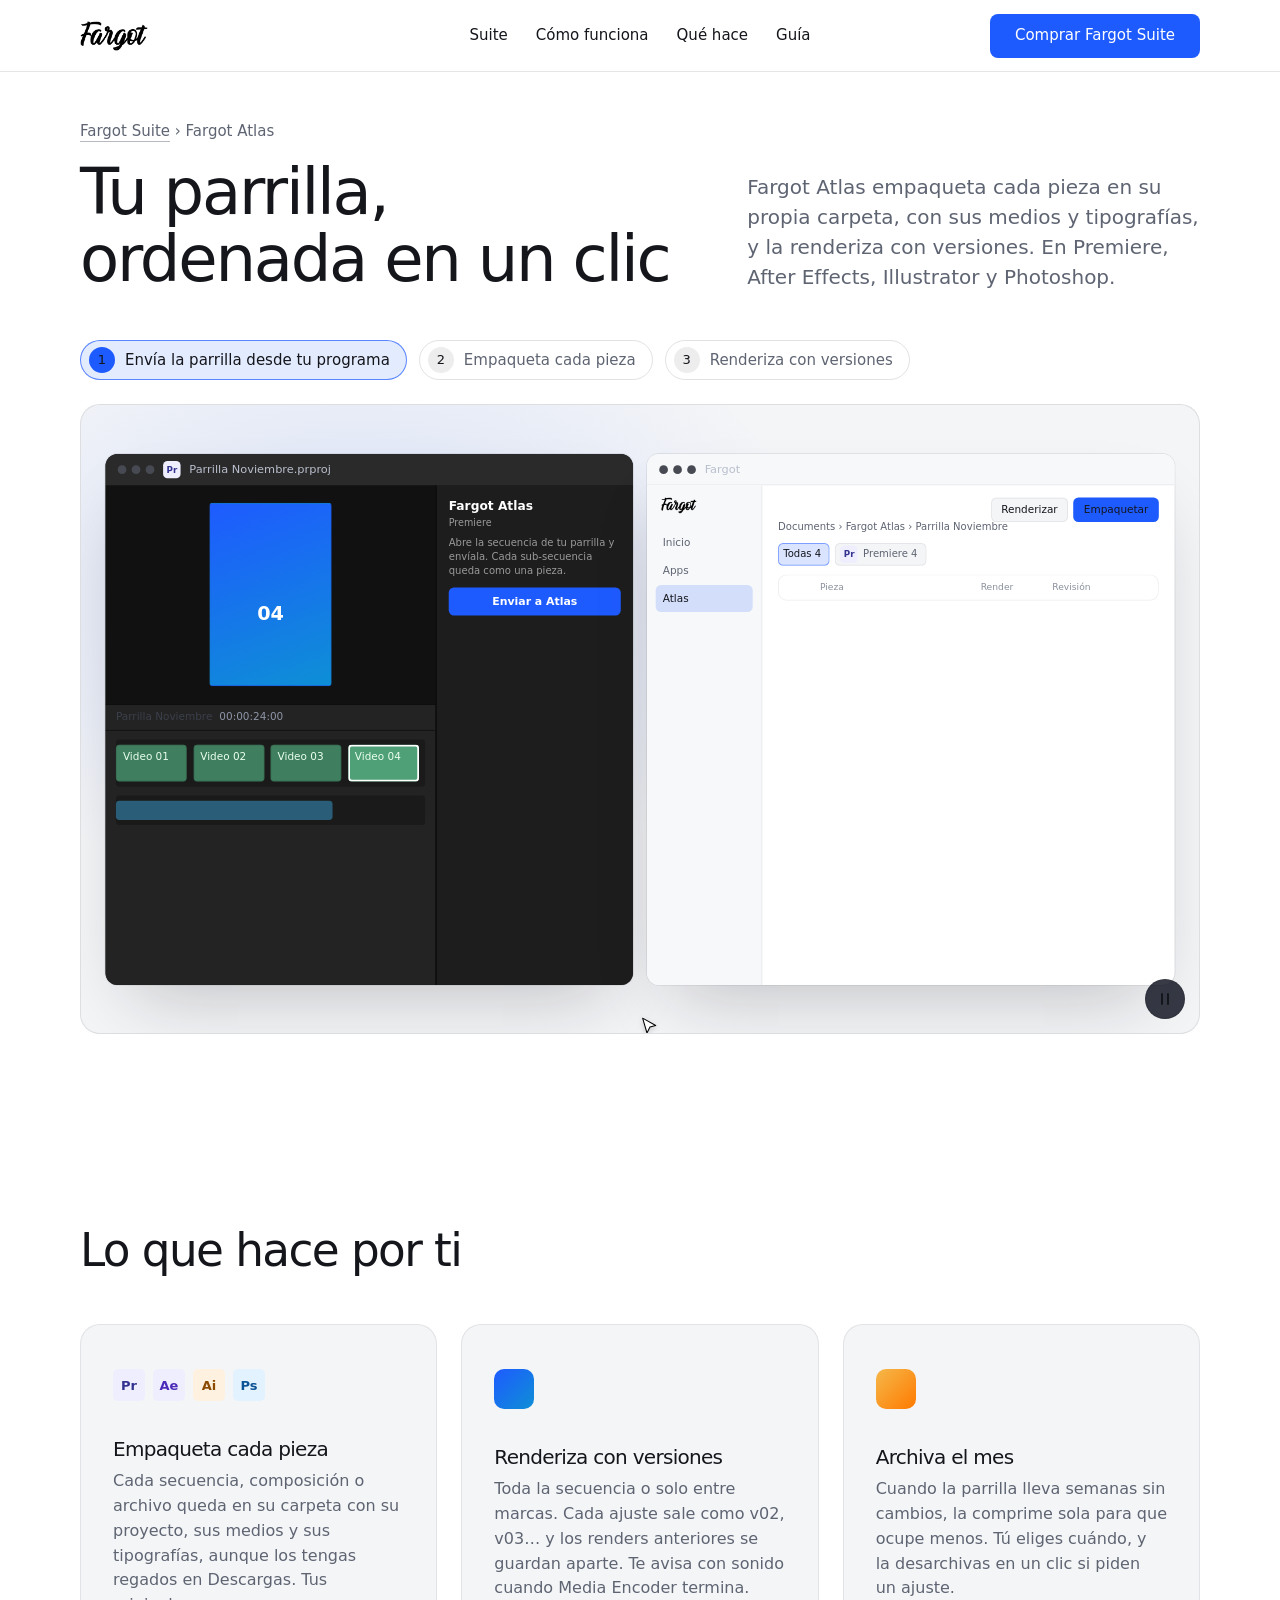
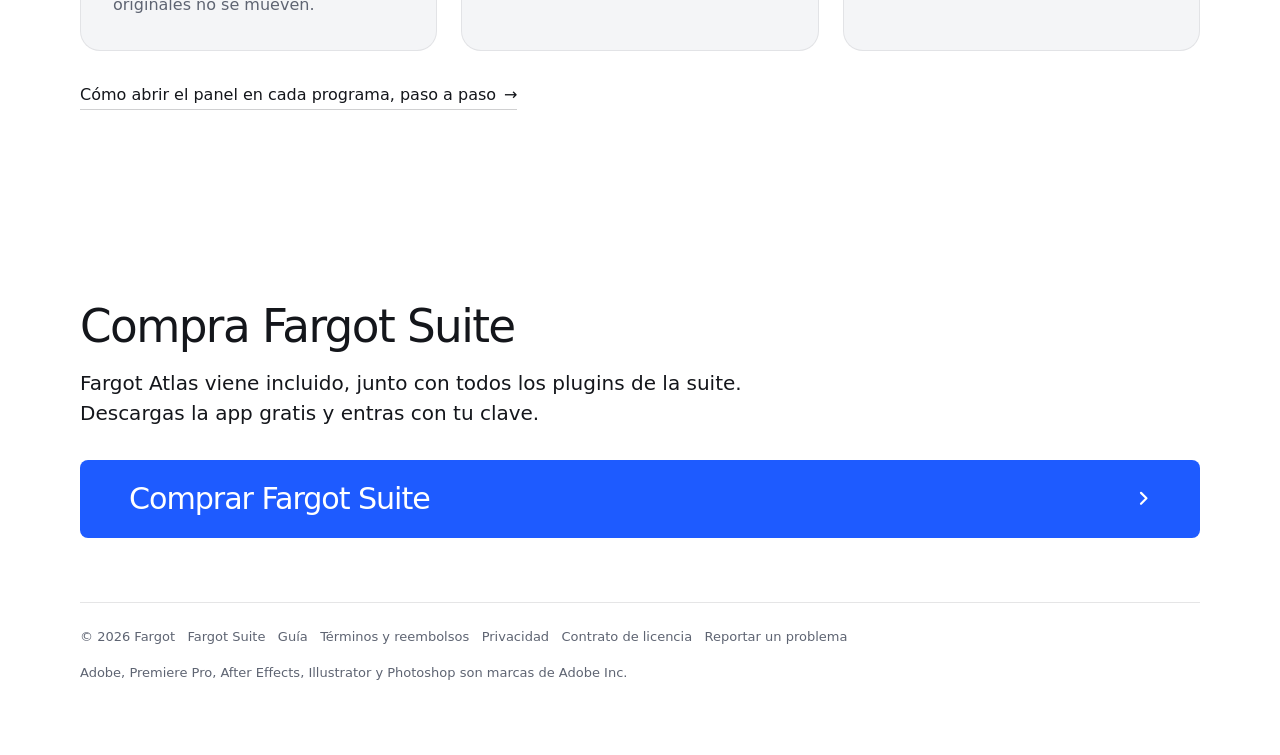
==== commit 31eda42b: "Web: vuelven los textos y el video de antes, en blanco, con Studio, Traductor, Escuela y numerar Co-" ====
--- a/atlas.html
+++ b/atlas.html
@@ -1,145 +1,320 @@
 <!doctype html>
-<html lang="es">
+<html lang="es" data-type="software" data-radius="soft" data-ground="sky" data-buttons="tonal" data-motion>
 <head>
 <meta charset="utf-8">
-<meta http-equiv="Content-Security-Policy" content="default-src 'self'; script-src 'self' 'unsafe-inline'; style-src 'self' 'unsafe-inline' https://fonts.googleapis.com; font-src 'self' https://fonts.gstatic.com; img-src 'self' data: blob:; connect-src 'self'; object-src 'none'; base-uri 'self'; form-action 'self'">
+<meta http-equiv="Content-Security-Policy" content="default-src 'self'; script-src 'self' 'unsafe-inline'; style-src 'self' 'unsafe-inline' https://fonts.googleapis.com; font-src 'self' https://fonts.gstatic.com; img-src 'self' data: blob:; media-src 'self' blob:; connect-src 'self' https://script.google.com https://script.googleusercontent.com; frame-src 'self'; worker-src 'self' blob:; object-src 'none'; base-uri 'self'; form-action 'self'">
 <meta name="referrer" content="strict-origin-when-cross-origin">
 <meta name="viewport" content="width=device-width, initial-scale=1, viewport-fit=cover">
-<title>Fargot Atlas: cada pieza en su carpeta, empaquetada y renderizada</title>
-<meta name="description" content="Fargot Atlas empaqueta y renderiza cada pieza de tus envíos en su carpeta, con medios, tipografías y versiones. En Premiere, After Effects, Illustrator y Photoshop.">
-<meta property="og:title" content="Fargot Atlas: cada pieza en su carpeta">
+<title>Fargot Atlas: tu parrilla empaquetada y renderizada en un clic</title>
+<meta name="description" content="Fargot Atlas, plugin de Fargot Suite para Premiere, After Effects, Illustrator y Photoshop: cada pieza de tu parrilla en su carpeta, con sus medios, tipografías y renders con versión.">
+<meta property="og:type" content="website">
+<meta property="og:title" content="Fargot Atlas: tu parrilla ordenada en un clic">
+<meta property="og:description" content="Empaqueta y renderiza cada pieza de tu parrilla en su propia carpeta, con versiones. Premiere, After Effects, Illustrator y Photoshop.">
 <meta property="og:url" content="https://farrogoeninternet-ui.github.io/fargot/atlas.html">
 <meta property="og:image" content="https://farrogoeninternet-ui.github.io/fargot/share.jpg">
+<link rel="canonical" href="https://farrogoeninternet-ui.github.io/fargot/atlas.html">
+<meta name="twitter:card" content="summary_large_image">
 <link rel="icon" href="img/favicon.png" type="image/png">
 <meta name="theme-color" content="#ffffff">
-<link rel="canonical" href="https://farrogoeninternet-ui.github.io/fargot/atlas.html">
 <link rel="preconnect" href="https://fonts.googleapis.com">
 <link rel="preconnect" href="https://fonts.gstatic.com" crossorigin>
-<link href="https://fonts.googleapis.com/css2?family=Inter:wght@400..700&display=swap" rel="stylesheet">
-<link rel="stylesheet" href="blanco.css">
-<script src="sitio.js" defer></script>
+<link href="https://fonts.googleapis.com/css2?family=Geist:wght@400..700&family=Geist+Mono:wght@400..500&display=swap" rel="stylesheet">
+<link rel="stylesheet" href="assets/system.css">
+<link rel="stylesheet" href="assets/motion/motion.css">
+<link rel="stylesheet" href="assets/layout/layout.css">
+<link rel="stylesheet" href="assets/icons/icon.css">
+<link rel="stylesheet" href="fargot.css">
+<style>
+/* ---------- motion graphic: escenario fijo de 1280x720 escalado al ancho */
+.demo-wrap { position: relative; margin-top: var(--s-7); }
+.viewport { position: relative; width: 100%; aspect-ratio: 16 / 9; border-radius: 20px; overflow: hidden; border: 1px solid rgb(20 22 27 / .1); background: #F4F5F7; }
+.stage { position: absolute; left: 0; top: 0; width: 1280px; height: 720px; transform-origin: 0 0; font: 400 13px/1.35 var(--font-text); color: #3A3F4A; transition: transform .7s cubic-bezier(.65,0,.35,1); }
+@media (max-width: 760px) { .viewport { aspect-ratio: 1 / 1; } }
+@media (prefers-reduced-motion: reduce) { .stage { transition: none; } }
+.stage::before { content: ""; position: absolute; inset: 0; background: radial-gradient(60% 70% at 25% 30%, rgb(30 91 255 / .14), transparent 70%); }
+.w { position: absolute; top: 56px; width: 604px; height: 608px; border-radius: 14px; overflow: hidden; box-shadow: 0 0 0 1px rgb(20 22 27 / .08), 0 40px 80px -30px rgb(20 22 27 / .24); }
+.w--pr { left: 28px; background: #1d1d1d; } .w--app { left: 648px; background: #ffffff; }
+.w__bar { height: 36px; display: flex; align-items: center; gap: 10px; padding: 0 14px; background: #2a2a2a; color: #b9bfcd; font-size: 13px; }
+.w--app .w__bar { background: #F7F8FA; border-bottom: 1px solid rgb(20 22 27 / .07); }
+.w__bar .dots { display: flex; gap: 6px; } .w__bar .dots i { width: 10px; height: 10px; border-radius: 50%; background: #474a53; }
+.badge-app { display: inline-grid; place-items: center; width: 20px; height: 20px; border-radius: 5px; font: 700 10px var(--font-text); }
+.b-pr { color: #33338F; background: #EEEEFF; } .b-ae { color: #4B2BB8; background: #EEEEFF; } .b-ai { color: #8A4B00; background: #FFF1E0; } .b-ps { color: #0B5394; background: #E3F2FF; }
+/* Premiere: monitor + linea de tiempo + panel Atlas */
+.mon { position: absolute; left: 0; top: 36px; width: 378px; height: 250px; background: #111; display: grid; place-items: center; }
+.mon .frame { width: 140px; height: 210px; border-radius: 4px; background: linear-gradient(160deg, #1e5bff, #0E8FD6); display: grid; place-items: center; color: #fff; font: 600 22px var(--font-text); }
+.tl { position: absolute; left: 0; top: 286px; width: 378px; bottom: 0; background: #232323; border-top: 1px solid #000; }
+.tl-h { height: 30px; display: flex; align-items: center; gap: 8px; padding: 0 12px; color: #8f96a8; font-size: 12px; border-bottom: 1px solid #111; }
+.tl-h b { color: #3A3F4A; font-weight: 500; }
+.track { position: relative; height: 54px; margin: 10px 12px 0; background: #1a1a1a; border-radius: 4px; }
+.clip { position: absolute; top: 6px; height: 42px; border-radius: 4px; background: #3f7f5f; color: #eaffef; font-size: 12px; padding: 6px 8px; box-shadow: inset 0 0 0 1px rgb(20 22 27 / .15); white-space: nowrap; overflow: hidden; transition: box-shadow .3s, background .3s; }
+.clip.on { background: #4f9f77; box-shadow: inset 0 0 0 2px #fff; }
+.track--a { height: 34px; } .track--a .aud { position: absolute; top: 6px; left: 0; right: 30%; height: 22px; border-radius: 4px; background: #2f6f8f; opacity: .8; }
+.slot { position: absolute; top: 36px; right: 0; width: 226px; bottom: 0; background: #1d1d1d; border-left: 1px solid #000; padding: 14px; }
+.slot b.t { display: block; font-size: 14px; color: #fff; } .slot small { color: #9a9a9a; font-size: 11px; }
+.slot p { color: #9a9a9a; font-size: 11.5px; margin: 6px 0 12px; line-height: 1.4; }
+.pbtn { height: 32px; border-radius: 6px; background: #1e5bff; color: #fff; display: grid; place-items: center; font-weight: 600; font-size: 12.5px; transition: transform .12s, background .2s; }
+.pbtn.press { transform: scale(.95); background: #3a70ff; }
+.pmsg { margin-top: 10px; font-size: 11.5px; color: #8fe3b8; opacity: 0; transition: opacity .3s; }
+.pmsg.on { opacity: 1; }
+/* la app Fargot */
+.side { position: absolute; left: 0; top: 36px; bottom: 0; width: 132px; background: #F7F8FA; border-right: 1px solid rgb(20 22 27 / .07); padding: 14px 10px; }
+.side img { height: 18px; margin: 0 0 18px 6px; display: block; }
+.side .nv { padding: 7px 8px; border-radius: 6px; color: #5E6472; font-size: 12px; margin-bottom: 2px; }
+.side .nv.on { background: rgb(30 91 255 / .16); color: #14161B; }
+.main { position: absolute; left: 132px; right: 0; top: 36px; bottom: 0; padding: 16px 18px; }
+.main .m-h { display: block; margin: 0; font: 600 17px var(--font-text); color: #fff; }
+.main .sub { color: #5E6472; font-size: 11.5px; margin: 4px 0 10px; }
+.tops { position: absolute; right: 18px; top: 14px; display: flex; gap: 6px; }
+.abtn { height: 28px; padding: 0 12px; border-radius: 6px; display: grid; place-items: center; font-size: 12px; font-weight: 500; background: #F4F5F7; color: #14161B; box-shadow: inset 0 0 0 1px rgb(20 22 27 / .08); transition: transform .12s; }
+.abtn.pri { background: #1e5bff; box-shadow: none; } .abtn.press { transform: scale(.94); }
+.chips { display: flex; gap: 6px; margin-bottom: 10px; }
+.chip { display: inline-flex; align-items: center; gap: 6px; height: 26px; padding: 0 10px 0 6px; border-radius: 6px; background: #F4F5F7; color: #5E6472; font-size: 11.5px; box-shadow: inset 0 0 0 1px rgb(20 22 27 / .07); }
+.chip.on { color: #14161B; background: rgb(30 91 255 / .16); box-shadow: inset 0 0 0 1px rgb(30 91 255 / .5); }
+.tbl { border-radius: 10px; background: #ffffff; box-shadow: inset 0 0 0 1px rgb(20 22 27 / .07); overflow: hidden; }
+.row { display: grid; grid-template-columns: 28px 1fr 74px 110px; align-items: center; gap: 8px; height: 44px; padding: 0 12px; border-top: 1px solid rgb(20 22 27 / .06); opacity: 0; transform: translateY(-6px); transition: opacity .35s, transform .35s; }
+.row.in { opacity: 1; transform: none; }
+.row b { font-weight: 500; font-size: 12.5px; color: #14161B; } .row small { display: block; color: #8A909C; font-size: 10.5px; }
+.row .v { font-variant-numeric: tabular-nums; color: #5E6472; font-size: 12px; }
+.row .v.on { color: #fff; font-weight: 600; }
+.row .st { display: flex; align-items: center; gap: 6px; color: #5E6472; font-size: 11.5px; }
+.row .st i { width: 7px; height: 7px; border-radius: 50%; background: #707890; transition: background .3s; }
+.row .st.ok i { background: #146C43; }
+.hd { height: 30px; opacity: 1; transform: none; color: #8A909C; font-size: 10.5px; border-top: 0; }
+.job { margin-top: 10px; color: #5E6472; font-size: 11.5px; min-height: 16px; }
+.toast { position: absolute; left: 50%; bottom: 18px; transform: translate(-50%, 20px); opacity: 0; transition: opacity .35s, transform .35s; display: flex; align-items: center; gap: 10px; padding: 10px 14px; border-radius: 10px; background: #161b28; box-shadow: 0 0 0 1px rgb(20 22 27 / .08), 0 12px 30px rgb(20 22 27 / .15); font-size: 12.5px; color: #e8fff5; white-space: nowrap; }
+.toast.on { opacity: 1; transform: translate(-50%, 0); }
+.toast svg { flex: none; }
+/* carpetas que van apareciendo */
+.tree { position: absolute; left: 60px; top: 380px; width: 300px; padding: 14px 16px; border-radius: 12px; background: #ffffff; box-shadow: 0 0 0 1px rgb(20 22 27 / .1), 0 30px 60px rgb(20 22 27 / .18); font-size: 12.5px; opacity: 0; transform: translateY(14px) scale(.98); transition: opacity .4s, transform .4s; z-index: 15; }
+.tree.on { opacity: 1; transform: none; }
+.tree .ln { display: flex; align-items: center; gap: 8px; height: 22px; color: #3A3F4A; opacity: 0; transition: opacity .3s; }
+.tree .ln.in { opacity: 1; }
+.tree .ln.l1 { padding-left: 16px; } .tree .ln.l2 { padding-left: 32px; color: #5E6472; } .tree .ln.l3 { padding-left: 48px; color: #5E6472; }
+.tree .fd { width: 14px; height: 11px; border-radius: 2px; background: #f5b84a; flex: none; }
+.tree .fl { width: 10px; height: 13px; border-radius: 2px; background: #8A909C; flex: none; }
+.tree .tag { margin-left: auto; color: #146C43; font-size: 11px; }
+.cursor { position: absolute; left: 640px; top: 700px; width: 22px; height: 22px; z-index: 30; filter: drop-shadow(0 2px 3px rgb(20 22 27 / .18)); transition: transform .12s; }
+.cursor.press { transform: scale(.82); }
+.demo-pause { position: absolute; right: 14px; bottom: 14px; z-index: 40; width: 40px; height: 40px; border-radius: 50%; border: 1px solid rgb(20 22 27 / .2); background: rgb(7 11 24 / .8); color: #14161B; display: grid; place-items: center; cursor: pointer; }
+.demo-pause:focus-visible { outline: 2px solid #14161B; outline-offset: 2px; }
+</style>
+<script>document.documentElement.classList.add('m-enter');setTimeout(()=>document.documentElement.classList.add('m-enter-done'),700)</script>
+<script src="correo.js" defer></script>
 </head>
 <body>
-<a class="saltar" href="#contenido">Ir al contenido</a>
-<header class="barra">
-  <div class="envoltura">
-    <a class="barra-logo" href="index.html" aria-label="Fargot, inicio"><img src="img/fargot-logo-2.png" alt="Fargot" width="63" height="28"></a>
-    <nav aria-label="Principal"><a href="index.html#apps">Suite</a><a href="#como">Cómo funciona</a><a href="#que">Qué hace</a><a href="ayuda.html">Guía</a></nav>
-    <div class="acciones"><a class="btn chico pri" href="https://farfot.lemonsqueezy.com/checkout/buy/a297658e-514b-4c76-a8c4-a7425564fb5b">Comprar Fargot Suite</a></div>
+<header class="nav nav--centre">
+  <div class="wrap nav__bar">
+    <a class="skip-link" href="#top">Ir al contenido</a>
+    <a class="nav__logo" href="index.html" aria-label="Fargot Suite, inicio"><img src="img/fargot-logo-2.png" alt="Fargot" width="68" height="30"></a>
+    <nav class="nav__links" aria-label="Principal">
+      <div class="nav__item"><a class="nav__link" href="index.html">Suite</a></div>
+      <div class="nav__item"><a class="nav__link" href="#como">Cómo funciona</a></div>
+      <div class="nav__item"><a class="nav__link" href="#hace">Qué hace</a></div>
+      <div class="nav__item"><a class="nav__link" href="ayuda.html">Guía</a></div>
+    </nav>
+    <div class="nav__actions">
+      <a class="btn btn--primary" href="https://farfot.lemonsqueezy.com/checkout/buy/a297658e-514b-4c76-a8c4-a7425564fb5b">Comprar Fargot Suite</a>
+    </div>
+    <button class="nav__toggle" type="button" aria-expanded="false" aria-label="Menú">
+      <svg width="18" height="18" viewBox="0 0 18 18" aria-hidden="true"><path d="M2 5h14M2 13h14" stroke="currentColor" stroke-width="1.6" stroke-linecap="round"/></svg>
+    </button>
   </div>
 </header>
 
-<main id="contenido">
-  <section class="prod-cab">
-    <div class="envoltura">
-      <div class="miga"><a href="index.html">Fargot Suite</a><span>›</span><span>Fargot Atlas</span></div>
-      <div style="display:flex;align-items:center;gap:14px;margin-bottom:22px"><span class="ic g c-at">At</span><span style="display:flex;gap:6px"><span class="sello s-pr">Pr</span><span class="sello s-ae">Ae</span><span class="sello s-ai">Ai</span><span class="sello s-ps">Ps</span></span></div>
-      <h1>Cada pieza en su carpeta. En un clic.</h1>
-      <p class="bajada">Envías tus piezas desde Premiere, After Effects, Illustrator o Photoshop, y Atlas las empaqueta con sus medios y tipografías, las numera y las renderiza con versiones. Todo desde la app Fargot.</p>
-      <div class="botones"><a class="btn pri" href="https://farfot.lemonsqueezy.com/checkout/buy/a297658e-514b-4c76-a8c4-a7425564fb5b">Comprar Fargot Suite</a><a class="btn" href="ayuda.html#paneles">Cómo abrir el panel</a></div>
-    </div>
-  </section>
-
-  <section class="seccion gris" id="como" aria-labelledby="como-h" style="padding-top:72px">
-    <div class="envoltura dos">
-      <div class="aparece">
-        <span class="pre">Cómo funciona</span>
-        <h2 id="como-h" style="font-size:clamp(30px,4vw,46px)">Del programa a la carpeta, sin buscar archivos.</h2>
-        <div class="lista-pasos" style="margin-top:26px">
-          <div><b>1</b><span><strong>Envía desde tu programa</strong><span>En el panel Fargot Atlas pulsas “Enviar a Atlas”. En Premiere cada sub-secuencia es una pieza; en After Effects, cada composición; en Illustrator y Photoshop, cada archivo.</span></span></div>
-          <div><b>2</b><span><strong>Aparece al instante en la app</strong><span>La lista de hoy salta al envío más reciente. Marcas qué piezas empaquetar o renderizar.</span></span></div>
-          <div><b>3</b><span><strong>Empaqueta y renderiza</strong><span>Cada pieza queda en Mes › Programa › Envío, con su proyecto, medios, tipografías y renders v01, v02…</span></span></div>
+<main id="top">
+  <section class="section" id="como" style="--h:1; min-height:100svh; height:auto" aria-labelledby="como-h" data-enter>
+    <div class="wrap">
+      <p class="crumb"><a href="index.html">Fargot Suite</a> › Fargot Atlas</p>
+      <div class="grid grid--top">
+        <h1 id="como-h" class="span-7" style="font-size:clamp(38px,5vw,64px);margin:0">Tu parrilla, ordenada en un clic</h1>
+        <p class="span-5 t-lead muted" style="margin:0;align-self:end">Fargot Atlas empaqueta cada pieza en su propia carpeta, con sus medios y tipografías, y la renderiza con versiones. En Premiere, After Effects, Illustrator y Photoshop.</p>
+      </div>
+      <div class="demo-wrap">
+        <div class="steps-row" aria-hidden="true">
+          <span class="step" data-step="1"><b>1</b>Envía la parrilla desde tu programa</span>
+          <span class="step" data-step="2"><b>2</b>Empaqueta cada pieza</span>
+          <span class="step" data-step="3"><b>3</b>Renderiza con versiones</span>
         </div>
-      </div>
-      <div class="aparece">
-        <div class="app" data-demo="4200" role="img" aria-label="Atlas en la app Fargot: envío, empaquetado y renders">
-          <div class="app-titulo"><i></i><i></i><i></i><span style="margin-left:6px">Fargot · Atlas</span></div>
-          <div class="app-cuerpo" style="grid-template-columns:minmax(0,1fr);height:400px">
-            <div class="app-vistas">
-              <div class="app-vista" data-v="a" data-nombre="Envío nuevo">
-                <div class="pest"><b class="on">Premiere</b><b>After Effects</b><b>Illustrator</b><b>Photoshop</b></div>
-                <div class="t">
-                  <div style="padding:12px 14px"><b style="font-size:14px">Parrilla Noviembre</b> <span class="tag">NUEVO</span><div class="muted" style="font-size:11.5px;margin-top:2px">Enviado desde Premiere hace 2 s · 4 piezas</div></div>
-                  <div class="pieza"><span class="cb"></span><span>Slide 01</span><span class="muted">sin render</span></div>
-                  <div class="pieza"><span class="cb"></span><span>Video final</span><span class="muted">sin render</span></div>
-                  <div class="pieza"><span class="cb"></span><span>historia_v3_ok</span><span class="muted">sin render</span></div>
-                  <div class="pieza"><span class="cb"></span><span>Reel copia 2</span><span class="muted">sin render</span></div>
+        <div class="viewport" id="viewport" role="img" aria-label="Animación: en Premiere el panel Fargot Atlas envía una parrilla de cuatro piezas a la app Fargot; la app empaqueta cada pieza en su carpeta, las renderiza como v01 y avisa cuando terminan; tras un ajuste, la pieza sale como v02.">
+          <div class="stage" id="stage">
+            <div class="w w--pr">
+              <div class="w__bar"><span class="dots"><i></i><i></i><i></i></span><span class="badge-app b-pr">Pr</span>Parrilla Noviembre.prproj</div>
+              <div class="mon"><div class="frame" id="frame">01</div></div>
+              <div class="tl">
+                <div class="tl-h"><b>Parrilla Noviembre</b><span>00:00:24:00</span></div>
+                <div class="track" id="track">
+                  <div class="clip" style="left:0;width:23%">Video 01</div>
+                  <div class="clip" style="left:25%;width:23%">Video 02</div>
+                  <div class="clip" style="left:50%;width:23%">Video 03</div>
+                  <div class="clip" style="left:75%;width:23%">Video 04</div>
                 </div>
+                <div class="track track--a"><div class="aud"></div></div>
               </div>
-              <div class="app-vista" data-v="b" data-nombre="Numerar">
-                <p style="font-weight:600;margin-bottom:10px">Numerar piezas</p>
-                <div class="t" style="padding:14px">
-                  <div class="muted" style="font-size:11.5px;margin-bottom:6px">Nombre común</div>
-                  <div style="height:34px;border:1px solid var(--acento);border-radius:9px;display:flex;align-items:center;padding:0 12px;font-weight:600">Video</div>
-                  <div style="display:grid;grid-template-columns:1fr auto 1fr;gap:6px 10px;margin-top:14px;font-size:12px">
-                    <span class="muted">Slide 01</span><span>→</span><b>Video 01 <span style="color:var(--acento-oscuro)">v1</span></b>
-                    <span class="muted">Video final</span><span>→</span><b>Video 02 <span style="color:var(--acento-oscuro)">v1</span></b>
-                    <span class="muted">historia_v3_ok</span><span>→</span><b>Video 03 <span style="color:var(--acento-oscuro)">v1</span></b>
-                    <span class="muted">Reel copia 2</span><span>→</span><b>Video 04 <span style="color:var(--acento-oscuro)">v1</span></b>
-                  </div>
-                </div>
-              </div>
-              <div class="app-vista" data-v="c" data-nombre="Empaquetar">
-                <p style="font-weight:600;margin-bottom:10px">Empaquetando 4 piezas…</p>
-                <div class="t" style="padding:14px;font-size:12px;line-height:1.9">
-                  📁 Noviembre<br>&nbsp;&nbsp;&nbsp;📁 Premiere<br>&nbsp;&nbsp;&nbsp;&nbsp;&nbsp;&nbsp;📁 Parrilla Noviembre<br>
-                  &nbsp;&nbsp;&nbsp;&nbsp;&nbsp;&nbsp;&nbsp;&nbsp;&nbsp;📁 Video 01 <span class="muted">· proyecto, medios, tipografías, renders</span><br>
-                  &nbsp;&nbsp;&nbsp;&nbsp;&nbsp;&nbsp;&nbsp;&nbsp;&nbsp;📁 Video 02<br>&nbsp;&nbsp;&nbsp;&nbsp;&nbsp;&nbsp;&nbsp;&nbsp;&nbsp;📁 Video 03<br>&nbsp;&nbsp;&nbsp;&nbsp;&nbsp;&nbsp;&nbsp;&nbsp;&nbsp;📁 Video 04
-                  <div class="progreso"><i></i></div>
-                </div>
-                <div class="aviso-app">✓ Empaquetado: 4 piezas en su carpeta</div>
-              </div>
-              <div class="app-vista" data-v="d" data-nombre="Renders">
-                <p style="font-weight:600;margin-bottom:10px">Renders listos</p>
-                <div class="t">
-                  <div class="pieza" style="border-top:0"><span class="cb"></span><span>Video 01 v2.mp4</span><span class="estado-ok">Listo</span></div>
-                  <div class="pieza"><span class="cb"></span><span>Video 02 v2.mp4</span><span class="estado-ok">Listo</span></div>
-                  <div class="pieza"><span class="cb"></span><span>Video 03 v1.mp4</span><span class="estado-ok">Listo</span></div>
-                  <div class="pieza"><span class="cb"></span><span>Video 04 v1.mp4</span><span class="estado-ok">Listo</span></div>
-                  <div style="padding:10px 14px" class="muted">Los v1 anteriores se movieron a Renders › Anteriores.</div>
-                </div>
+              <div class="slot">
+                <b class="t">Fargot Atlas</b><small>Premiere</small>
+                <p>Abre la secuencia de tu parrilla y envíala. Cada sub-secuencia queda como una pieza.</p>
+                <div class="pbtn" id="send">Enviar a Atlas</div>
+                <div class="pmsg" id="pmsg">Listo: "Parrilla Noviembre" con 4 piezas.</div>
               </div>
             </div>
+            <div class="w w--app">
+              <div class="w__bar"><span class="dots"><i></i><i></i><i></i></span>Fargot</div>
+              <div class="side"><img src="img/fargot-logo-2.png" alt=""><div class="nv">Inicio</div><div class="nv">Apps</div><div class="nv on">Atlas</div></div>
+              <div class="main">
+                <div class="tops"><span class="abtn" id="bRender">Renderizar</span><span class="abtn pri" id="bPack">Empaquetar</span></div>
+                <b class="m-h">Parrilla Noviembre</b>
+                <div class="sub">Documents › Fargot Atlas › Parrilla Noviembre</div>
+                <div class="chips"><span class="chip on">Todas 4</span><span class="chip"><span class="badge-app b-pr">Pr</span>Premiere 4</span></div>
+                <div class="tbl" id="tbl">
+                  <div class="row hd"><span></span><span>Pieza</span><span>Render</span><span>Revisión</span></div>
+                </div>
+                <div class="job" id="job"></div>
+              </div>
+              <div class="toast" id="toast"><svg width="16" height="16" viewBox="0 0 16 16" fill="none" stroke="#34d399" stroke-width="1.8"><path d="M3 8.5l3 3 7-7"/></svg><span id="toastTxt">Renders listos</span></div>
+            </div>
+            <div class="tree" id="tree"></div>
+            <svg class="cursor" id="cursor" viewBox="0 0 22 22"><path d="M3 2l15 8.5-6.6 1.6L8 19z" fill="#fff" stroke="#000" stroke-width="1.2" stroke-linejoin="round"/></svg>
           </div>
+          <button class="demo-pause" id="demoPause" type="button" aria-label="Pausar la animación"><svg width="14" height="14" viewBox="0 0 14 14" aria-hidden="true" id="pauseIco"><path d="M4 2v10M10 2v10" stroke="currentColor" stroke-width="2" stroke-linecap="round"/></svg></button>
         </div>
-        <div class="app-puntos"></div>
       </div>
     </div>
   </section>
 
-  <section class="seccion" id="que" aria-labelledby="que-h">
-    <div class="envoltura">
-      <div class="seccion-cab aparece"><span class="pre">Qué hace por ti</span><h2 id="que-h">Lo aburrido, hecho.</h2></div>
-      <div class="rasgos">
-        <article class="aparece"><span class="ico"><svg viewBox="0 0 22 22"><path d="M3.5 7.5 11 3.5l7.5 4v7L11 18.5l-7.5-4z"/><path d="M3.5 7.5 11 11.5l7.5-4M11 11.5v7"/></svg></span><h3>Empaqueta cada pieza</h3><p>Proyecto, medios y tipografías en su carpeta, aunque los tengas regados en Descargas. Tus originales no se mueven.</p></article>
-        <article class="aparece"><span class="ico"><svg viewBox="0 0 22 22"><path d="M6 4h10M6 11h10M6 18h10M3 4h.01M3 11h.01M3 18h.01"/></svg></span><h3>Numera en un clic</h3><p>Un nombre común para todas: Video 01 v2, Video 02 v2… O cambias el nombre de una sola pieza tocándolo.</p></article>
-        <article class="aparece"><span class="ico"><svg viewBox="0 0 22 22"><rect x="3" y="5" width="16" height="12" rx="2"/><path d="m9.5 8.5 4 2.5-4 2.5z"/></svg></span><h3>Renderiza con versiones</h3><p>Toda la secuencia o solo entre marcas. Cada ajuste sale como v02, v03… y te avisa cuando Media Encoder termina.</p></article>
-        <article class="aparece"><span class="ico"><svg viewBox="0 0 22 22"><path d="M4 7h14v11H4zM3 4h16v3H3zM9 11h4"/></svg></span><h3>Archiva lo que no usas</h3><p>Lo que lleva semanas sin cambios se comprime solo. Tú eliges cuándo, y lo desarchivas en un clic si piden un ajuste.</p></article>
-        <article class="aparece"><span class="ico"><svg viewBox="0 0 22 22"><path d="M4 11a7 7 0 1 0 2-5M4 4v4h4"/></svg></span><h3>Los ajustes siguen igual</h3><p>Si vuelves a enviar la misma pieza, sigue en su carpeta y sube de versión. Nada duplicado.</p></article>
-        <article class="aparece"><span class="ico"><svg viewBox="0 0 22 22"><path d="M3 6h6l2 2h8v9H3z"/></svg></span><h3>Tu propio explorador</h3><p>Elige dónde guardar con un explorador hecho para esto: carpetas fijadas, discos y vista previa.</p></article>
-      </div>
-    </div>
-  </section>
-
-  <section class="seccion" style="padding-top:0">
-    <div class="envoltura">
-      <div class="precio aparece">
-        <div><h2>Atlas viene en Fargot Suite.</h2><p>Junto con Transfer, Fargot Studio y los próximos plugins. Un solo pago.</p>
-          <div class="botones"><a class="btn pri" href="https://farfot.lemonsqueezy.com/checkout/buy/a297658e-514b-4c76-a8c4-a7425564fb5b">Comprar Fargot Suite</a><a class="btn" href="index.html#apps">Ver toda la suite</a></div></div>
-        <ul>
-          <li><svg viewBox="0 0 20 20"><path d="m4 10.5 4 4 8-9"/></svg>Premiere, After Effects, Illustrator y Photoshop 2019 o posterior</li>
-          <li><svg viewBox="0 0 20 20"><path d="m4 10.5 4 4 8-9"/></svg>Windows 10 u 11 · Mac en beta</li>
-          <li><svg viewBox="0 0 20 20"><path d="m4 10.5 4 4 8-9"/></svg>Se instala desde la app Fargot</li>
-        </ul>
-      </div>
+  <section class="section" id="hace" style="--h:1" aria-labelledby="hace-h">
+    <div class="wrap">
+      <h2 id="hace-h">Lo que hace por ti</h2>
+      <div class="what">
+        <article><div class="ic-row"><span class="badge-app b-pr" style="width:32px;height:32px;font-size:13px">Pr</span><span class="badge-app b-ae" style="width:32px;height:32px;font-size:13px">Ae</span><span class="badge-app b-ai" style="width:32px;height:32px;font-size:13px">Ai</span><span class="badge-app b-ps" style="width:32px;height:32px;font-size:13px">Ps</span></div>
+          <h3>Empaqueta cada pieza</h3><p>Cada secuencia, composición o archivo queda en su carpeta con su proyecto, sus medios y sus tipografías, aunque los tengas regados en Descargas. Tus originales no se mueven.</p></article>
+        <article><div class="ic-row"><span class="swatch" style="background:linear-gradient(135deg,#1e5bff,#0E8FD6)"></span></div>
+          <h3>Renderiza con versiones</h3><p>Toda la secuencia o solo entre marcas. Cada ajuste sale como v02, v03… y los renders anteriores se guardan aparte. Te avisa con sonido cuando Media Encoder termina.</p></article>
+        <article><div class="ic-row"><span class="swatch" style="background:linear-gradient(135deg,#f5b84a,#ff7a00)"></span></div>
+          <h3>Archiva el mes</h3><p>Cuando la parrilla lleva semanas sin cambios, la comprime sola para que ocupe menos. Tú eliges cuándo, y la desarchivas en un clic si piden un ajuste.</p></article>
+      </div>
+      <p style="margin-top:var(--s-6)"><a class="link" href="ayuda.html">Cómo abrir el panel en cada programa, paso a paso</a></p>
     </div>
   </section>
 </main>
 
-<footer class="pie">
-  <div class="envoltura">
-    <div class="pie-legal" style="margin-top:0;border-top:0;padding-top:0"><span>© <span data-ano>2026</span> Fargot · <a href="index.html">Fargot Suite</a> · <a href="ayuda.html">Guía</a> · <a href="terminos.html">Términos</a> · <a href="privacidad.html">Privacidad</a> · <a href="reportar.html">Reportar un problema</a></span><span>Adobe, Premiere Pro, After Effects, Illustrator y Photoshop son marcas de Adobe Inc.</span></div>
+<footer class="footer closing" id="contact" aria-labelledby="close-h" style="--h:1">
+  <div class="wrap">
+    <div class="closing__cta close--type">
+      <div class="section-head">
+        <h2 id="close-h">Compra Fargot Suite</h2>
+        <p>Fargot Atlas viene incluido, junto con todos los plugins de la suite. Descargas la app gratis y entras con tu clave.</p>
+      </div>
+      <a class="btn btn--primary btn--xl btn--wide" href="https://farfot.lemonsqueezy.com/checkout/buy/a297658e-514b-4c76-a8c4-a7425564fb5b">Comprar Fargot Suite<svg class="m-arrow" viewBox="0 0 12 12" aria-hidden="true"><path class="m-arrow__stem" d="M1 6h8"/><path class="m-arrow__head" d="M4.5 2.5 8 6l-3.5 3.5"/></svg></a>
+    </div>
+    <div class="closing__links">
+      <div class="footer__legal">
+        <span>&copy; 2026 Fargot &nbsp; <a href="index.html">Fargot Suite</a> &nbsp; <a href="ayuda.html">Guía</a> &nbsp; <a href="terminos.html">Términos y reembolsos</a> &nbsp; <a href="privacidad.html">Privacidad</a> &nbsp; <a href="eula.txt">Contrato de licencia</a> &nbsp; <a href="reportar.html">Reportar un problema</a></span>
+        <span>Adobe, Premiere Pro, After Effects, Illustrator y Photoshop son marcas de Adobe Inc.</span>
+      </div>
+    </div>
   </div>
 </footer>
+
+<script type="module" src="assets/system.js"></script>
+<script type="module" src="assets/motion/motion.js"></script>
+<script>
+(function () {
+  var stage = document.getElementById("stage"), vp = document.getElementById("viewport");
+  // en pantallas estrechas la camara se acerca a la ventana que trabaja
+  var focus = "pr";
+  function narrow() { return vp.clientWidth < 700; }
+  function fit() {
+    var s = narrow() ? vp.clientWidth / 640 : vp.clientWidth / 1280;
+    stage.style.transform = narrow() ? "scale(" + s + ") translate(" + (focus === "app" ? -640 : -8) + "px, -40px)" : "scale(" + s + ")";
+  }
+  function look(w) { focus = w; fit(); }
+  fit(); addEventListener("resize", fit);
+
+  var $ = function (id) { return document.getElementById(id); };
+  var reduced = matchMedia("(prefers-reduced-motion: reduce)").matches;
+  var paused = false, token = 0;
+  function sleep(ms) { var my = token; return new Promise(function (ok, no) { setTimeout(function () { my === token ? ok() : no("stop"); }, ms); }); }
+  async function wait(ms) { while (paused) await sleep(200); await sleep(ms); }
+  function stepOn(n) { document.querySelectorAll(".step").forEach(function (s) { s.classList.toggle("is-on", Number(s.dataset.step) === n); }); }
+  var cur = $("cursor");
+  function pos(el) { var sr = stage.getBoundingClientRect(), r = el.getBoundingClientRect(), k = sr.width / 1280; return { x: (r.left - sr.left) / k + r.width / k / 2, y: (r.top - sr.top) / k + r.height / k / 2 }; }
+  async function moveTo(el) { var p = pos(el); cur.style.transition = "left .6s cubic-bezier(.65,0,.35,1), top .6s cubic-bezier(.65,0,.35,1), transform .12s"; cur.style.left = p.x + "px"; cur.style.top = p.y + "px"; await wait(650); }
+  async function click(el) { await moveTo(el); cur.classList.add("press"); el.classList.add("press"); await wait(160); cur.classList.remove("press"); el.classList.remove("press"); await wait(150); }
+  var NOMBRES = ["Video 01", "Video 02", "Video 03", "Video 04"];
+  function filas() { return Array.prototype.slice.call(document.querySelectorAll("#tbl .row:not(.hd)")); }
+  function toast(t) { $("toastTxt").textContent = t; $("toast").classList.add("on"); }
+
+  function reset() {
+    $("tbl").querySelectorAll(".row:not(.hd)").forEach(function (r) { r.remove(); });
+    $("pmsg").classList.remove("on"); $("toast").classList.remove("on"); $("tree").classList.remove("on"); $("tree").innerHTML = ""; $("job").textContent = "";
+    document.querySelectorAll(".clip").forEach(function (c) { c.classList.remove("on"); });
+    cur.style.transition = "none"; cur.style.left = "640px"; cur.style.top = "700px";
+  }
+
+  async function play() {
+    reset(); stepOn(1); look("pr");
+    // 1. Premiere: recorre las piezas y envia la parrilla
+    var clips = document.querySelectorAll(".clip");
+    for (var i = 0; i < clips.length; i++) { clips[i].classList.add("on"); $("frame").textContent = "0" + (i + 1); await wait(320); clips[i].classList.remove("on"); }
+    await click($("send"));
+    $("pmsg").classList.add("on");
+    await wait(500); look("app");
+    NOMBRES.forEach(function (n) {
+      var r = document.createElement("div"); r.className = "row";
+      r.innerHTML = '<span class="badge-app b-pr">Pr</span><span><b>' + n + '</b><small>Secuencia · 1080×1920</small></span><span class="v">Sin render</span><span class="st"><i></i>Sin empaquetar</span>';
+      $("tbl").appendChild(r);
+    });
+    var fs = filas();
+    for (i = 0; i < fs.length; i++) { fs[i].classList.add("in"); await wait(140); }
+    await wait(700);
+    // 2. Empaquetar: carpetas por pieza
+    stepOn(2);
+    await click($("bPack"));
+    $("job").textContent = "Empaquetando…";
+    var tree = $("tree"); tree.classList.add("on");
+    var lineas = [["", "fd", "Parrilla Noviembre"]];
+    NOMBRES.forEach(function (n, k) {
+      lineas.push(["l1", "fd", n, k]);
+      if (k === 0) { lineas.push(["l2", "fl", n + ".prproj"]); lineas.push(["l2", "fd", "Medios"]); lineas.push(["l2", "fd", "Tipografías"]); lineas.push(["l2", "fd", "Renders"]); }
+    });
+    for (i = 0; i < lineas.length; i++) {
+      var d = document.createElement("div"); d.className = "ln " + lineas[i][0];
+      d.innerHTML = '<span class="' + lineas[i][1] + '"></span>' + lineas[i][2] + (lineas[i][3] !== undefined ? '<span class="tag">✓</span>' : "");
+      tree.appendChild(d); await wait(30); d.classList.add("in");
+      if (lineas[i][3] !== undefined) { var st = fs[lineas[i][3]].querySelector(".st"); st.classList.add("ok"); st.lastChild.textContent = "Empaquetada"; }
+      await wait(170);
+    }
+    $("job").textContent = "";
+    toast("Parrilla empaquetada: cada pieza está en su carpeta");
+    await wait(1500); $("toast").classList.remove("on"); tree.classList.remove("on");
+    await wait(400);
+    // 3. Renderizar con versiones
+    stepOn(3);
+    await click($("bRender"));
+    for (i = 0; i < fs.length; i++) { $("job").textContent = "Renderizando en Media Encoder: " + i + " de 4 listos"; await wait(420); var v = fs[i].querySelector(".v"); v.textContent = "v01"; v.classList.add("on"); }
+    $("job").textContent = "";
+    toast("Renders listos: 4 piezas renderizadas");
+    await wait(1700); $("toast").classList.remove("on");
+    // un ajuste en Video 02: sale v02
+    $("job").textContent = "Ajuste en Video 02…";
+    await wait(900);
+    var v2 = fs[1].querySelector(".v"); v2.textContent = "v02";
+    $("job").textContent = "v01 guardado en Renders › Anteriores";
+    toast("Renders listos: Video 02 v02");
+    await wait(2200);
+  }
+
+  async function loop() {
+    if (reduced) { stepOn(3); return; }
+    while (true) { try { await play(); } catch (e) { if (e !== "stop") throw e; } await sleep(600).catch(function () {}); }
+  }
+  $("demoPause").addEventListener("click", function () {
+    paused = !paused;
+    $("pauseIco").innerHTML = paused ? '<path d="M4 2l8 5-8 5z" fill="currentColor"/>' : '<path d="M4 2v10M10 2v10" stroke="currentColor" stroke-width="2" stroke-linecap="round"/>';
+    this.setAttribute("aria-label", paused ? "Reanudar la animación" : "Pausar la animación");
+  });
+  loop();
+})();
+</script>
 </body>
 </html>
--- a/assets/system.css
+++ b/assets/system.css
@@ -0,0 +1,590 @@
+:root {
+  --p-bg: #ffffff;
+  --p-surface: #f4f4f4;
+  --p-ink: #111111;
+  --p-muted: #6b6b6b;
+  --p-accent: #1a4be0;
+  --p-accent-ink: #ffffff;
+  --p-action: #1a4be0;
+  --p-action-ink: #ffffff;
+  --p-inv-bg: #111111;
+  --p-inv-surface: #1c1c1c;
+  --p-inv-ink: #f4f4f4;
+  --p-inv-muted: #a3a3a3;
+  --p-inv-accent: #ffffff;
+  --p-inv-accent-ink: #111111;
+  --p-inv-action: #ffffff;
+  --p-inv-action-ink: #111111;
+  --ground-bg: #d9ccb7; --ground-surface: #e9e0d2; --ground-ink: #2a2622; --ground-muted: #5a534a; --ground-accent: #a8794a;
+  --font-display: system-ui, -apple-system, "Segoe UI", sans-serif;
+  --font-text: system-ui, -apple-system, "Segoe UI", sans-serif;
+  --font-mono: ui-monospace, "SFMono-Regular", Menlo, Consolas, monospace;
+  --display-weight: 400;
+  --display-tracking: -0.025em;
+  --nav: 72px;
+  --padt: 120px;
+  --padb: 72px;
+  --hgap: 48px;
+  --hpadb: 64px;
+  --bar: 0px;
+  --container: 1280px;
+  --gut: 80px;
+  --pad: var(--gut);
+  --gutter: 24px;
+  --s-1: 4px;  --s-2: 8px;  --s-3: 12px; --s-4: 16px; --s-5: 24px;
+  --s-6: 32px; --s-7: 48px; --s-8: 64px; --s-9: 96px; --s-10: 128px;
+  --section: 40px;
+  --section-band: 56px;
+  --head-gap: 48px;
+  --card-pad: 16px;
+  --card-gap: 16px;
+  --t-label: 13px;
+  --t-small: 14px;
+  --t-body: 16px;
+  --t-lead: 18px;
+  --t-card: 18px;
+  --t-h3: 24px;
+  --t-h2: clamp(30px, 1.72vw + 23.3px, 48px);
+  --t-h1: clamp(38px, 3.24vw + 25.4px, 72px);
+  --t-stat: clamp(28px, .952vw + 24.29px, 38px);
+  --r-sm: 8px;  --r-md: 12px; --r-lg: 20px; --r-btn: 8px;
+  --btn-h: 44px;
+  --btn-h-sm: 36px;
+  --nav-h: var(--nav);
+  --icon: 16px;
+  --ease: cubic-bezier(.2, .8, .2, 1);
+  --dur: 180ms;
+}
+html[data-radius="sharp"] { --r-sm: 4px; --r-md: 6px;  --r-lg: 8px;  --r-btn: 4px; }
+html[data-radius="soft"]  { --r-sm: 8px; --r-md: 12px; --r-lg: 20px; --r-btn: 8px; }
+html[data-radius="round"] { --r-sm: 10px; --r-md: 16px; --r-lg: 24px; --r-btn: 999px; }
+html[data-ground="sky"]      { --ground-bg: #c6d3df; --ground-surface: #d6e0e9; --ground-ink: #25303a; --ground-muted: #4d5964; --ground-accent: #3f6a92; }
+html[data-ground="sage"]     { --ground-bg: #cdd6c6; --ground-surface: #dce3d6; --ground-ink: #262d24; --ground-muted: #535b51; --ground-accent: #6c8e63; }
+html[data-ground="painting"] { --ground-bg: #79a8d6; --ground-surface: #a6c4e2; --ground-ink: #16212c; --ground-muted: #273949; --ground-accent: #9c9b3c; }
+html[data-radius] .card { --c-r: var(--r-lg); }
+html[data-radius] .panel { --p-r: var(--r-md); }
+@media (max-width: 639px) {
+  :root { --nav: 56px; --padt: 96px; --padb: 48px; --hgap: 40px; --hpadb: 24px; --gut: 24px; --gutter: 12px; --card-gap: 12px; --head-gap: 32px; }
+}
+@media (min-width: 640px) {
+  :root { --gut: 48px; --section: 48px; --section-band: 72px; --card-pad: 24px; }
+}
+@media (min-width: 1024px) {
+  :root { --gut: 80px; --section: 56px; --section-band: 96px; --card-gap: 24px;
+          --t-lead: 20px; --t-card: 20px; --t-h3: 28px; }
+  html[data-type="place"] { --gut: 120px; --container: 1200px; }
+}
+:root[data-type="place"] {
+  --hgap: 40px;
+  --t-h1: clamp(32px, 1.524vw + 26.06px, 48px);
+  --t-h2: clamp(24px, .762vw + 21px, 32px);
+  --t-h3: clamp(20px, .381vw + 18.51px, 24px);
+  --r-sm: 2px; --r-md: 0px; --r-lg: 0px; --r-btn: 2px;
+}
+:root[data-type="place"] :is(h1) { line-height: 1.104; }
+:root[data-type="place"] :is(h2) { line-height: 1.25; }
+@media (max-width: 639px) {
+  :root[data-type="place"] { --hgap: 24px; }
+  :root[data-type="place"] :is(h1) { line-height: 1.156; }
+}
+:root {
+  --bg: var(--p-bg); --surface: var(--p-surface); --ink: var(--p-ink); --muted: var(--p-muted);
+  --accent: var(--p-accent); --accent-ink: var(--p-accent-ink); --card: var(--p-surface);
+  --action: var(--p-action); --action-ink: var(--p-action-ink);
+}
+:root {
+  --line: color-mix(in oklab, var(--ink) 11%, transparent);
+  --line-strong: color-mix(in oklab, var(--ink) 20%, transparent);
+  --fx-bg: var(--bg); --fx-surface: var(--surface); --fx-ink: var(--ink); --fx-muted: var(--muted);
+  --fx-accent: var(--accent); --fx-accent-ink: var(--accent-ink);
+  --ui-font: var(--font-text); --ui-mono: var(--font-mono); --ui-radius: var(--r-md);
+}
+*, *::before, *::after { box-sizing: border-box; }
+html { -webkit-text-size-adjust: 100%; scroll-padding-top: 0; scroll-behavior: auto; margin: 0; }
+body {
+  margin: 0; background: var(--bg); color: var(--ink);
+  font: 400 var(--t-body)/1.55 var(--font-text);
+  -webkit-font-smoothing: antialiased; text-rendering: optimizeLegibility; overflow-x: clip;
+}
+img, svg, video, canvas { display: block; max-width: 100%; }
+[hidden] { display: none !important; }
+img, video { height: auto; }
+a { color: inherit; text-decoration: none; }
+button { font: inherit; color: inherit; }
+h1, h2, h3, h4, p, ul, ol, figure, blockquote { margin: 0; }
+ul, ol { padding: 0; list-style: none; }
+h1, h2, h3, h4 {
+  font-family: var(--font-display); font-weight: var(--display-weight);
+  letter-spacing: var(--display-tracking); text-wrap: balance; overflow-wrap: break-word;
+  hyphens: auto; -webkit-hyphens: auto; hyphenate-limit-chars: 10 4 4;
+}
+h1 { font-size: var(--t-h1); line-height: 1.04; }
+h2 { font-size: var(--t-h2); line-height: 1.1; }
+h3 { font-size: var(--t-h3); line-height: 1.2; }
+h4 { font-family: var(--font-text); font-weight: 500; font-size: var(--t-card); line-height: 1.3; letter-spacing: -0.01em; }
+p { text-wrap: pretty; }
+.t-lead  { font-size: var(--t-lead); line-height: 1.5; }
+.muted { color: var(--muted); }
+.measure { max-width: 62ch; }
+::selection { background: color-mix(in oklab, var(--accent) 30%, transparent); }
+.wrap { width: min(100% - 2 * var(--gut), var(--container)); margin-inline: auto; padding-inline: 0; }
+.grid { display: grid; grid-template-columns: repeat(12, minmax(0, 1fr)); column-gap: var(--gutter); row-gap: var(--card-gap); }
+.grid > * { min-width: 0; grid-column: 1 / -1; }
+.section { padding-block: var(--section); }
+main > :is(section, .section), footer.closing {
+  position: relative; box-sizing: border-box;
+  height: calc(var(--h, 1) * 100vh); height: calc(var(--h, 1) * 100svh);
+  padding: var(--padt) 0 calc(var(--padb) + var(--bar));
+}
+main > :is(section, .section) > :is(.wrap), footer.closing > .wrap { position: relative; z-index: 1; height: 100%; }
+main > :is(section, .section) > :is(.wrap):not(.grid) { display: flex; flex-direction: column; }
+main > :is(section, .section) > :is(.wrap).grid { align-content: start; }
+main > :is(section, .section) > .wrap > .fill { flex: 1 1 0; min-height: 0; }
+main > :is(section, .section).g2, footer.closing.g2 { --h: 2; }
+main > :is(section, .section).g2 > :is(.wrap), footer.closing.g2 > .wrap { display: grid; grid-template-rows: minmax(0, 1fr) minmax(0, 1fr); row-gap: calc(var(--padt) + var(--padb) + var(--bar)); }
+main > :is(section, .section).g2 > :is(.wrap) > *, footer.closing.g2 > .wrap > * { min-height: 0; align-self: start; }
+main > :is(section, .section).g2 > :is(.wrap) > :is(.group, .fill) { align-self: stretch; }
+.group { display: flex; flex-direction: column; min-height: 0; }
+@media (min-width: 1024px) {
+  main > :is(section, .section).g2 > .wrap > .grid:last-child,
+  main > :is(section, .section).g2 > .wrap > .group > .grid:last-child { align-self: stretch; flex: 1 1 auto; min-height: 0; }
+}
+.group > .fill { flex: 1 1 0; min-height: 0; }
+@media (min-width: 640px) and (max-width: 1279px) {
+  main > :is(section, .section):not(.hero, .section--hero), footer.closing {
+    height: auto; min-height: calc(var(--h, 1) * 100vh); min-height: calc(var(--h, 1) * 100svh);
+  }
+  main > :is(section, .section):not(.hero, .section--hero) > :is(.wrap), footer.closing > .wrap { flex: 1 0 auto; height: auto; min-height: 0; }
+}
+@media (max-width: 639px) {
+  main > :is(section, .section):not(.hero, .section--hero), footer.closing {
+    height: auto; min-height: calc(var(--hm, var(--h, 1)) * 100vh); min-height: calc(var(--hm, var(--h, 1)) * 100lvh);
+  }
+  main > :is(section, .section):not(.hero, .section--hero) > :is(.wrap), footer.closing > .wrap { height: auto; }
+  main > :is(section, .section).g2:not(.g2m) > :is(.wrap) { display: flex; row-gap: var(--s-6); }
+  main > :is(section, .section).g2:not(.g2m) > :is(.wrap) > :last-child { margin-block: auto; }
+  main > :is(section, .section).g2:not(.g2m) > :is(.wrap) > * { align-self: stretch; }
+}
+main > :is(section, .section) > :is(img, video, canvas, picture).layer,
+footer.closing > :is(img, video, canvas, picture).layer {
+  position: absolute; inset: 0; z-index: 0; width: 100%; height: 100%; max-width: none; object-fit: cover; object-position: var(--pos, 50% 50%);
+}
+main > :is(section, .section) > picture.layer > img { width: 100%; height: 100%; object-fit: cover; }
+main > :is(.hero, .section--hero) {
+  height: 100vh; height: 100svh; min-height: 0;
+  padding: calc(var(--nav) + var(--photo, 0px) + var(--hgap)) 0 calc(var(--hpadb) + var(--bar));
+}
+:is(.hero, .section--hero) > .wrap { height: 100%; display: grid; grid-template-rows: minmax(0, 1fr) auto; row-gap: var(--s-7); }
+:is(.hero, .section--hero) > .wrap > .hero-text { min-height: 0; }
+@media (max-width: 639px) {
+  main > :is(.hero, .section--hero) { height: auto; min-height: 100vh; min-height: 100svh; }
+  main > :is(.hero, .section--hero):has(> :is(.wrap)) { display: grid; grid-template-columns: minmax(0, 1fr); grid-template-rows: 1fr; grid-auto-rows: auto; }
+  main > :is(.hero, .section--hero) > :is(.wrap) { height: auto; }
+}
+.section--hero .section-head { max-width: 860px; }
+@media (max-width: 639px) {
+  .grid > .tile:is( .span-4) { grid-column: auto / span 6; }
+  .grid > .tile:is( .span-4):nth-child(odd of .tile):nth-last-child(1 of .tile) { grid-column: 1 / -1; }
+}
+@media (max-width: 639px) { .grid:has(> .card--open) { row-gap: var(--s-6); } }
+@media (min-width: 640px) and (max-width: 1023px) {
+   .grid > .card.span-6:not(:has(> .panel)) { grid-column: auto / span 6; }
+  @media (min-width: 720px) {
+    .grid > .card.span-6:has(> .panel):not(.card--split) { grid-column: auto / span 6; }
+    .grid > .card.span-6:has(> .panel):not(.card--split):nth-child(odd of .card.span-6):nth-last-child(1 of .card.span-6) { grid-column: 1 / -1; }
+  }
+  .grid > .tile:is( .span-4, .span-6) { grid-column: auto / span 6; }
+  .grid > .tile:is( .span-4, .span-6):nth-child(odd of .tile):nth-last-child(1 of .tile) { grid-column: 1 / -1; }
+}
+@media (min-width: 1024px) {
+  .span-2  { grid-column: auto / span 2; }
+  .span-4  { grid-column: auto / span 4; }
+  .span-5  { grid-column: auto / span 5; }
+  .span-6  { grid-column: auto / span 6; }
+  .span-7  { grid-column: auto / span 7; } .start-7 { grid-column-start: 7; } .start-8 { grid-column-start: 8; }
+   .grid--top { align-items: start; }
+}
+.grid:is( .grid--top) > .card { align-self: stretch; }
+@media (min-width: 1024px) and (max-width: 1279px) {
+  .grid > .card.span-4:has(> .panel) { grid-column: auto / span 6; }
+  .grid > .card.span-4:has(> .panel):nth-child(odd of .card.span-4):nth-last-child(1 of .card.span-4) { grid-column: 1 / -1; }
+}
+.section-head { max-width: 760px; margin-bottom: var(--head-gap); display: grid; gap: var(--s-4); }
+.section-head--split { max-width: none; display: flex; align-items: end; justify-content: space-between; gap: var(--s-5); flex-wrap: wrap; }
+.section-head--split > div { display: grid; gap: var(--s-4); max-width: 760px; }
+.section-head p { color: var(--ink); font-size: var(--t-lead); line-height: 1.5; max-width: 60ch; }
+.btn {
+  display: inline-flex; align-items: center; justify-content: center; gap: var(--s-2);
+  height: var(--btn-h); padding: 0 var(--s-5); border-radius: var(--r-btn); border: 1px solid transparent;
+  font: 500 var(--t-body)/1 var(--font-text); letter-spacing: 0; white-space: nowrap; cursor: pointer;
+  transition: background-color var(--dur) var(--ease), color var(--dur) var(--ease), border-color var(--dur) var(--ease), text-decoration-color var(--dur) var(--ease);
+}
+.btn--primary { background: var(--action); color: var(--action-ink); }
+.btn--primary:hover { background: color-mix(in oklab, var(--action) 86%, var(--ink)); }
+.btn--secondary { background: var(--bg); color: var(--ink); border-color: var(--line-strong); }
+.btn--secondary:hover { background: color-mix(in oklab, var(--bg) 94%, var(--ink)); border-color: color-mix(in oklab, var(--ink) 35%, transparent); }
+html[data-buttons="pill"] { --r-btn: 999px; }
+html[data-buttons="block"] { --r-btn: 2px; --btn-h: 48px; }
+html:is([data-buttons="pill"], [data-buttons="tonal"]) .btn--secondary { background: color-mix(in oklab, var(--ink) 8%, var(--bg)); border-color: transparent; }
+html:is([data-buttons="pill"], [data-buttons="tonal"]) .btn--secondary:hover { background: color-mix(in oklab, var(--ink) 14%, var(--bg)); border-color: transparent; }
+html:is([data-buttons="arrow"], [data-buttons="block"]) .btn--secondary {
+  background: none; border-color: transparent; padding-inline: var(--s-2);
+  text-decoration: underline; text-underline-offset: 4px; text-decoration-color: var(--line-strong);
+}
+html:is([data-buttons="arrow"], [data-buttons="block"]) .btn--secondary:hover { background: none; border-color: transparent; text-decoration-color: currentColor; }
+html[data-buttons="pill"] .btn--primary::after,
+html[data-buttons="arrow"] :is(.btn--primary, .btn--secondary)::after {
+  content: ""; flex: none; width: 12px; height: 12px; margin-right: -2px; background: currentColor;
+  -webkit-mask: var(--btn-glyph) center / contain no-repeat; mask: var(--btn-glyph) center / contain no-repeat;
+  transition: transform var(--dur) var(--ease);
+}
+html[data-buttons="pill"] { --btn-glyph: url("data:image/svg+xml,%3Csvg xmlns='http://www.w3.org/2000/svg' viewBox='0 0 12 12'%3E%3Cpath d='M4.5 2.5 8 6l-3.5 3.5' fill='none' stroke='black' stroke-width='1.6' stroke-linecap='round' stroke-linejoin='round'/%3E%3C/svg%3E"); }
+html[data-buttons="arrow"] { --btn-glyph: url("data:image/svg+xml,%3Csvg xmlns='http://www.w3.org/2000/svg' viewBox='0 0 12 12'%3E%3Cpath d='M1.5 6h8.5M6.5 2.5 10 6l-3.5 3.5' fill='none' stroke='black' stroke-width='1.5' stroke-linecap='round' stroke-linejoin='round'/%3E%3C/svg%3E"); }
+@media (hover: hover) and (pointer: fine) { html:is([data-buttons="pill"], [data-buttons="arrow"]) .btn:hover::after { transform: translateX(3px); } }
+.btn:active { transform: translateY(1px) scale(.985); }
+.m-arrow { flex: none; width: 12px; height: 12px; margin-right: -2px; overflow: visible;
+           fill: none; stroke: currentColor; stroke-width: 1.6; stroke-linecap: round; stroke-linejoin: round; }
+.btn--xl .m-arrow { width: 0.62em; height: 0.62em; stroke-width: 1.4; }
+:is(.btn, .link, .pill):has(> .m-arrow)::after { content: none; display: none; }
+.btn-row { display: flex; flex-wrap: wrap; gap: var(--s-3); align-items: center; }
+@media (max-width: 639px) {
+  .btn-row { flex-direction: column; align-items: stretch; width: 100%; justify-self: stretch; }
+  .btn-row > .btn--secondary { background: none; border-color: transparent; text-decoration: underline; text-underline-offset: 4px; text-decoration-color: var(--line-strong); }
+  .section-head--split > .btn { width: 100%; }
+}
+.link { display: inline-flex; align-items: center; gap: var(--s-2); font-weight: 500; color: var(--ink);
+        text-decoration: underline; text-decoration-color: var(--line-strong); text-underline-offset: 4px;
+        transition: text-decoration-color var(--dur) var(--ease); }
+.link:hover { text-decoration-color: currentColor; }
+.link::after { content: "\2192"; display: inline-block; text-decoration: none; transition: transform var(--dur) var(--ease); }
+@media (hover: hover) and (pointer: fine) { .link:hover::after { transform: translateX(3px); } }
+.pill { display: inline-flex; align-items: center; gap: var(--s-2); height: 32px; padding: 0 var(--s-3);
+        border-radius: 999px; border: 1px solid var(--line); background: var(--card);
+        font-size: var(--t-label); color: var(--ink); }
+.pill .muted { color: var(--muted); }
+.card {
+  display: flex; flex-direction: column; gap: var(--s-2); min-width: 0;
+  background: var(--card); border: 1px solid var(--line); border-radius: var(--r-lg); padding: var(--card-pad);
+}
+.card > h3, .card > h4 { font-family: var(--font-text); font-weight: 500; font-size: var(--t-card); line-height: 1.3; letter-spacing: -0.01em; }
+.card > p { color: var(--ink); font-size: var(--t-body); max-width: 52ch; }
+:not(.card) > .panel { border-radius: var(--p-r, var(--r-md)); }
+.menu-card .panel { --p-h: 160px; }
+.frame {
+  position: relative; isolation: isolate; overflow: clip; display: flex; align-items: center; justify-content: center;
+  background: var(--surface); border-radius: var(--r-lg); border: 1px solid var(--line);
+  padding: clamp(var(--s-4), 4vw, var(--s-7));
+}
+.frame::before { content: ""; flex: none; width: 0; padding-top: var(--ratio, 0px); }
+.frame > :not(canvas, .stage, .loop-pause, .frame__fx, .frame__img, [data-print], [data-scene], .print3d) { position: relative; max-width: 100%; min-width: 0; }
+@media (max-width: 1023px) {
+  .grid.fill:has(> .frame--fill) { display: flex; flex-direction: column; gap: var(--s-6); }
+}
+:is(.frame, .panel) > .frame__img { position: absolute; inset: 0; z-index: 0; width: 100%; height: 100%; max-width: none; object-fit: cover; }
+.frame--cta { min-height: 420px; }
+.frame--cta {
+  border-color: transparent; background: var(--ground-bg); color: var(--ground-ink);
+  --bg: var(--ground-surface); --surface: var(--ground-surface); --ink: var(--ground-ink); --muted: var(--ground-muted);
+  --action: var(--ground-ink); --action-ink: var(--ground-surface);
+  --line: color-mix(in oklab, var(--ground-ink) 12%, transparent); --line-strong: color-mix(in oklab, var(--ground-ink) 24%, transparent);
+}
+.frame > .frame__fx { position: absolute; inset: 0; z-index: 0; }
+html:not([data-tone="dark"]) :is(.frame--cta) { --action: var(--p-action); --action-ink: var(--p-action-ink); }
+.frame--cta > .frame__fx { opacity: .85; }
+.frame:has(> .stage) { padding: 0; }
+@media (max-width: 1023px) {
+}
+@media (max-width: 639px) {
+}
+.loop-pause {
+  position: absolute; right: 12px; bottom: 12px; z-index: 6; display: grid; place-items: center;
+  width: 32px; height: 32px; margin: 0; padding: 0; border-radius: 50%; cursor: pointer;
+  border: 1px solid color-mix(in oklab, var(--ink) 16%, transparent); background: var(--bg); color: var(--ink);
+  box-shadow: 0 1px 2px rgb(0 0 0 / .12), 0 4px 12px -4px rgb(0 0 0 / .28);
+}
+.loop-pause::before { content: ""; position: absolute; inset: -6px; border-radius: 50%; }
+.loop-pause svg { width: 14px; height: 14px; fill: currentColor; }
+@media (prefers-reduced-motion: reduce) { .loop-pause { display: none; } }
+.nav {
+  position: fixed; inset: 0 0 auto 0; z-index: 50; height: var(--nav);
+  background: var(--bg); color: var(--ink); border-bottom: 1px solid var(--line);
+}
+.nav__bar { height: 100%; display: flex; align-items: center; gap: var(--s-8); }
+.nav__logo { display: inline-flex; align-items: center; gap: var(--s-2); font: 500 22px/1 var(--font-display); letter-spacing: -0.02em; flex: none; }
+@media (max-width: 639px) { .nav__logo { font-size: 20px; } }
+.nav__logo svg, .nav__logo img { height: 24px; width: auto; }
+.mark { display: inline-block; flex: none; width: 22px; height: 22px; background: var(--accent);
+        -webkit-mask: var(--mark) center / contain no-repeat; mask: var(--mark) center / contain no-repeat; }
+ .footer .nav__logo .mark { width: 0.8em; height: 0.8em; margin-right: 0.18em; vertical-align: -0.04em; }
+.nav__links { display: flex; align-self: stretch; gap: var(--s-1); flex: 1; min-width: 0; }
+.nav__item { display: flex; align-items: center; height: 100%; }
+.nav__link {
+  position: relative; display: inline-flex; align-items: center; gap: var(--s-1); height: 36px; padding: 0 var(--s-3); border-radius: var(--r-sm);
+  font-size: 15px; font-weight: 500; color: var(--ink); white-space: nowrap; transition: background-color var(--dur) var(--ease), color var(--dur) var(--ease);
+}
+@media (min-width: 1024px) and (max-width: 1279px) {
+  .nav__bar { gap: var(--s-6); }
+  .nav__link { padding: 0 var(--s-2); }
+  .nav__link::before { left: var(--s-2); right: var(--s-2); }
+  .nav__links { gap: 0; }
+}
+.nav__link::before { content: ""; position: absolute; left: var(--s-3); right: var(--s-3); bottom: -2px; height: 2px; border-radius: 2px; background: currentColor;
+  transform: scaleX(0); transform-origin: right; transition: transform var(--dur) var(--ease); pointer-events: none; }
+.nav__link:hover::before, .nav__link:focus-visible::before, .nav__item:hover > .nav__link::before, .nav__item:focus-within > .nav__link::before { transform: scaleX(1); transform-origin: left; }
+.nav__actions > .nav__link::before { left: var(--s-2); right: var(--s-2); }
+.nav__expand { display: none; }
+.nav__actions { display: flex; align-items: center; gap: var(--s-4); flex: none; }
+.nav__actions .btn { height: var(--btn-h); padding-inline: var(--s-5); font-size: 15px; }
+.nav__actions > .nav__link { padding-inline: var(--s-2); }
+.nav__toggle { display: none; }
+.nav__menu {
+  position: absolute; left: 0; right: 0; top: 100%; background: var(--bg); color: var(--ink);
+  border-top: 1px solid var(--line); border-bottom: 1px solid var(--line);
+  padding: var(--s-7) 0 var(--s-8); opacity: 0; visibility: hidden; transform: translateY(-6px);
+  transition: opacity 120ms var(--ease), transform 120ms var(--ease), visibility 0s linear 120ms;
+}
+@media (min-width: 1024px) {
+  .nav__item:hover > .nav__menu, .nav__item:focus-within > .nav__menu {
+    opacity: 1; visibility: visible; transform: none; transition-duration: 200ms, 200ms, 0s; transition-delay: 150ms, 150ms, 150ms;
+  }
+}
+.menu-card { display: grid; gap: var(--s-3); }
+.menu-card .panel { --ratio: 56.25%; }
+@media (max-width: 1023px) {
+  .nav__links, .nav__actions { display: none; }
+  .nav__toggle {
+    display: inline-grid; place-items: center; margin-left: auto; width: 44px; height: 44px; border-radius: var(--r-btn);
+    border: 1px solid var(--line-strong); background: transparent; color: var(--ink); cursor: pointer; flex: none;
+  }
+  .nav.is-open .nav__links {
+    display: flex; flex-direction: column; position: fixed; top: var(--nav); left: 0; right: 0; bottom: 0;
+    padding: var(--s-4) var(--gut) calc(var(--btn-h) * 2 + 56px); background: var(--bg); overflow-y: auto; gap: 0;
+  }
+  .nav.is-open .nav__item { display: grid; grid-template-columns: 1fr auto; height: auto; border-bottom: 1px solid var(--line); }
+  .nav.is-open .nav__link { height: 56px; padding: 0; font-size: 20px; background: none; }
+  .nav.is-open .nav__link::before { display: none; }
+  .nav.is-open .nav__expand {
+    display: inline-grid; place-items: center; width: 44px; height: 56px; border: 0; background: none; color: var(--ink); cursor: pointer;
+  }
+  .nav__expand svg { width: 16px; height: 16px; transition: transform var(--dur) var(--ease); }
+  .nav__item.is-expanded .nav__expand svg { transform: rotate(180deg); }
+  .nav.is-open .nav__menu {
+    position: static; grid-column: 1 / -1; display: none; opacity: 1; visibility: visible; transform: none;
+    box-shadow: none; border: 0; padding: 0 0 var(--s-4);
+  }
+  .nav.is-open .nav__item.is-expanded .nav__menu { display: block; }
+  .nav.is-open .nav__menu :is( .wrap) { width: 100%; }
+  .nav.is-open .nav__menu .grid { row-gap: var(--s-4); }
+  .nav.is-open .menu-card { display: grid; gap: var(--s-1); padding: var(--s-2) 0; }
+  .nav.is-open .menu-card .panel { display: none; }
+  .nav.is-open .nav__actions {
+    display: grid; gap: var(--s-2); position: fixed; left: 0; right: 0; bottom: 0; z-index: 51;
+    padding: var(--s-4) var(--gut) calc(var(--s-4) + env(safe-area-inset-bottom)); background: var(--bg); border-top: 1px solid var(--line);
+  }
+  .nav.is-open .nav__actions .btn { width: 100%; height: 48px; font-size: var(--t-body); }
+  .nav.is-open .nav__actions .nav__link { display: inline-flex; order: 2; justify-content: center; height: var(--btn-h); font-size: var(--t-body); }
+  body.nav-locked { overflow: hidden; }
+}
+@media (max-width: 1023px) {
+  .nav__bar { gap: var(--s-3); }
+  .nav:not(.is-open) .nav__actions { display: flex; margin-left: auto; }
+  .nav:not(.is-open) .nav__actions > :not(.btn--primary) { display: none; }
+  .nav:not(.is-open) .nav__actions + .nav__toggle { margin-left: 0; }
+}
+@media (max-width: 639px) {
+  .nav__bar { gap: var(--s-2); }
+  .nav__logo { font-size: clamp(16px, 4.6vw, 20px); gap: 6px; white-space: nowrap; }
+  .nav__logo .mark:not(.mark--initial) { width: 20px; height: 20px; }
+  .nav:not(.is-open) .nav__actions .btn { height: 44px; padding-inline: var(--s-3); font-size: var(--t-small); }
+  :root:has(> body > nav.actionbar) .nav:not(.is-open) .nav__actions { display: none; }
+  :root:has(> body > nav.actionbar) .nav:not(.is-open) .nav__toggle { margin-left: auto; }
+}
+@media (scripting: none) and (max-width: 1023px) {
+  .nav__links { display: flex; overflow-x: auto; scrollbar-width: none; margin-right: var(--s-3); padding-right: var(--s-2); border-right: 1px solid var(--line); }
+  .nav__toggle { display: none; }
+}
+@media (scripting: none) and (max-width: 639px) { .nav__links { display: none; } }
+@media (min-width: 1024px) {
+   .nav--centre .nav__bar { display: grid; grid-template-columns: minmax(0, 1fr) auto minmax(0, 1fr); }
+   .nav--centre .nav__actions { grid-column: 3; grid-row: 1; justify-self: end; }
+  .nav--centre .nav__logo { grid-column: 1; grid-row: 1; justify-self: start; }
+  .nav--centre .nav__links { grid-column: 2; grid-row: 1; justify-content: center; flex: none; }
+}
+.logos { display: flex; flex-wrap: wrap; justify-content: space-between; align-items: center; gap: var(--s-5) var(--s-6); }
+.logos > * { height: 28px; width: auto; max-width: 100%; color: var(--ink); }
+@media (max-width: 1023px) { .logos { display: grid; grid-template-columns: repeat(3, minmax(0, 1fr)); justify-items: center; } }
+@media (max-width: 639px)  { .logos { grid-template-columns: repeat(2, minmax(0, 1fr)); } }
+.quote blockquote { font-family: var(--font-display); font-weight: var(--display-weight); font-size: var(--t-h3);
+                    line-height: 1.3; letter-spacing: var(--display-tracking); text-wrap: pretty; }
+.quote figcaption { font: 400 var(--t-small)/1.45 var(--font-text); letter-spacing: 0; color: var(--ink); }
+.stats { display: grid; grid-template-columns: repeat(auto-fit, minmax(140px, 1fr)); gap: var(--s-5) var(--gutter); margin: 0; }
+.stats > div { display: flex; flex-direction: column-reverse; justify-content: flex-end; gap: var(--s-2); }
+.stats dd { margin: 0; }
+.tabs { display: flex; flex-wrap: wrap; gap: var(--s-2); }
+.tab {
+  height: var(--btn-h-sm); padding: 0 var(--s-4); border-radius: var(--r-btn); border: 1px solid var(--line);
+  background: transparent; color: var(--muted); font-size: var(--t-small); font-weight: 500; cursor: pointer;
+  transition: background-color var(--dur) var(--ease), color var(--dur) var(--ease), border-color var(--dur) var(--ease);
+}
+.tab:hover { color: var(--ink); border-color: var(--line-strong); }
+.tab[aria-selected="true"] { background: var(--ink); color: var(--bg); border-color: var(--ink); }
+[role="tabpanel"][hidden] { display: none; }
+.price { display: flex; align-items: baseline; gap: var(--s-2); }
+.badge { display: inline-flex; align-items: center; height: 24px; padding: 0 var(--s-3); border-radius: 999px; vertical-align: middle;
+         background: var(--action); color: var(--action-ink); font: 500 var(--t-label)/1 var(--font-text); letter-spacing: 0; }
+.faq > :is(.faq__item, details) { display: grid; gap: var(--s-2); padding: var(--s-5) 0; border-bottom: 1px solid var(--line); }
+.faq > :is(.faq__item, details):first-child { padding-top: 0; }
+.faq :is(.faq__item > h3, summary) { display: block; font: 500 var(--t-lead)/1.4 var(--font-text); letter-spacing: 0; list-style: none; cursor: text; }
+.faq summary { pointer-events: none; }
+.faq summary::-webkit-details-marker { display: none; }
+.faq details::details-content { content-visibility: visible; }
+.faq :is(.faq__item, details) p { color: var(--ink); max-width: 64ch; }
+@media (max-width: 639px) { .faq > :is(.faq__item, details) { padding: var(--s-4) 0; } }
+.footer { padding-block: var(--section) var(--s-6); border-top: 1px solid var(--line); }
+.footer .grid { row-gap: var(--s-7); }
+.footer :is(h3, h4):not(.closing__cta *) { font: 500 var(--t-small)/1.4 var(--font-text); letter-spacing: 0; color: var(--muted); margin-bottom: var(--s-4); }
+.footer ul { display: grid; gap: var(--s-3); font-size: var(--t-small); }
+.footer ul a:hover { color: var(--action); }
+.footer__legal { display: flex; flex-wrap: wrap; gap: var(--s-4) var(--s-6); justify-content: space-between;
+                 margin-top: var(--s-8); padding-top: var(--s-5); border-top: 1px solid var(--line);
+                 font-size: var(--t-label); color: var(--muted); }
+.socials { display: flex; gap: var(--s-2); }
+.socials a { display: inline-grid; place-items: center; width: 36px; height: 36px; border-radius: 999px; border: 1px solid var(--line); color: var(--ink); }
+.socials a:hover { border-color: var(--line-strong); }
+.socials svg, .socials img { width: var(--icon); height: var(--icon); }
+@media (max-width: 1023px) { .footer .footer__col { grid-column: auto / span 6; } .footer .grid > .span-4 { grid-column: 1 / -1; } }
+@media (min-width: 640px) and (max-width: 1023px) { .footer .footer__col { grid-column: auto / span 3; } }
+.footer__lede { font: var(--display-weight) var(--t-h3)/1.25 var(--font-display); letter-spacing: var(--display-tracking); max-width: 22ch; }
+.footer__legal .socials a { width: 32px; height: 32px; }
+.footer--dark { border-top: 0; padding-block: var(--section-band) var(--s-6); }
+html[data-tone="dark"] .footer--dark {
+  --bg: color-mix(in oklab, var(--p-bg) 72%, #000); --surface: var(--p-surface); --ink: var(--p-ink); --muted: var(--p-muted);
+  --accent: var(--p-accent); --accent-ink: var(--p-accent-ink); --action: var(--p-action); --action-ink: var(--p-action-ink);
+  border-top: 1px solid var(--line);
+}
+.hours { display: grid; grid-template-columns: auto 1fr; gap: var(--s-2) var(--s-5); font-variant-numeric: tabular-nums; }
+.hours dt { color: var(--ink); } .hours dd { margin: 0; }
+.hours .is-today { font-weight: 500; }
+.hours dt.is-today::after { content: ""; display: inline-block; width: 6px; height: 6px; margin-left: var(--s-2); border-radius: 999px; background: var(--accent); vertical-align: 0.2em; }
+.visit { display: grid; gap: var(--s-5); color: var(--ink); }
+footer.closing { border-top: 0; }
+footer.closing > .wrap { display: grid; grid-template-rows: minmax(0, 1fr) auto; row-gap: var(--s-8); }
+footer.closing.g2 > .wrap { grid-template-rows: minmax(0, 1fr) minmax(0, 1fr); }
+.closing__cta { min-height: 0; display: flex; flex-direction: column; gap: var(--s-6); }
+.closing__cta > .section-head--split, .closing__cta > .section-head { margin-bottom: 0; }
+.closing__cta h2 { max-width: 20ch; }
+.closing__cta.close--type > .btn--xl { align-self: stretch; }
+@media (min-width: 640px) { .closing__cta.close--type > .btn--xl:not(.btn--wide) { width: min(50%, 640px); } }
+.close__word { margin-top: auto; font: var(--display-weight) clamp(64px, 14.5vw, 216px)/.86 var(--font-display); letter-spacing: -0.045em;
+               white-space: nowrap; overflow: clip; color: var(--ink); }
+.closing__links { display: grid; gap: var(--s-7); }
+.closing__links > .footer__legal { margin-top: 0; }
+.closing__links .footer__lede { font-size: var(--t-lead); max-width: 30ch; }
+@media (max-width: 639px) {
+  footer.closing:has(> .wrap > .closing__cta > .close__media) { --hm: 2; }
+  footer.closing:has(> .wrap > .closing__cta > .close__media) > .wrap { grid-template-rows: minmax(0, 1fr) minmax(0, 1fr); row-gap: calc(var(--padt) + var(--padb) + var(--bar)); }
+  footer.closing:has(> .wrap > .closing__cta > .close__media) .closing__links { align-self: start; }
+}
+@media (max-width: 639px) {
+  footer.closing > .wrap { row-gap: var(--s-7); }
+  .closing__links { gap: var(--s-5); }
+  .closing__links > .grid { row-gap: var(--s-5); }
+  .closing__links .footer__col { grid-column: auto / span 6; }
+  .close__word { font-size: clamp(56px, 19vw, 96px); }
+}
+@media (max-width: 639px) {
+  :root { --btn-h-sm: 44px; }
+  .nav__logo, .link, :is(a, button).pill { min-height: 44px; }
+  :is(a, button).pill { height: auto; }
+  .footer ul:has(> li > a) { gap: 0; }
+  .footer ul:has(> li > a) > li:not(:has(> a)) { display: flex; align-items: center; min-height: 44px; }
+  :is(.footer ul, .footer__legal) a:not(.btn) { display: inline-flex; align-items: center; min-height: 44px; min-width: 44px; }
+  .socials a, .footer__legal .socials a { width: 44px; height: 44px; }
+}
+.btn--xl { width: min(100%, 640px); height: clamp(64px, 1.4vw + 48px, 72px); font: var(--display-weight) clamp(20px, 0.6vw + 16px, 26px)/1 var(--font-display); letter-spacing: var(--display-tracking); }
+.btn--xl.btn--wide { width: 100%; height: clamp(64px, 3vw + 40px, 88px); font-size: clamp(22px, 0.95vw + 18px, 32px); justify-content: space-between; padding-inline: var(--s-7); }
+html[data-buttons] .btn--xl::after { width: 0.6em; height: 0.6em; }
+@media (max-width: 639px) { .btn--xl, .btn--xl.btn--wide { width: 100%; height: 48px; font: 500 18px/1 var(--font-text); letter-spacing: 0; } }
+@media (max-width: 639px) {
+}
+:root { --pl-room: calc(100svh - var(--padt) - var(--padb) - var(--bar)); }
+.tile { display: grid; gap: var(--s-4); align-content: start; color: inherit; }
+.tile > p { color: var(--ink); max-width: 52ch; }
+.drawing { position: relative; margin: 0; flex: none; aspect-ratio: var(--ar, 1.5); color: var(--ink); }
+.frame > .drawing { width: min(100%, calc(var(--ratio, 50%) * var(--ar, 1.5) * 0.86)); }
+.drawing > svg { display: block; width: 100%; height: 100%; overflow: visible; }
+.drawing :is(.ln, .fill, .acc) { vector-effect: non-scaling-stroke; stroke-linecap: round; stroke-linejoin: round; }
+.drawing .ln { fill: none; stroke: currentColor; stroke-width: 1.5; }
+.drawing .fill { fill: color-mix(in oklab, var(--ink) 6%, var(--bg)); stroke: currentColor; stroke-width: 1.5; }
+.drawing .acc { fill: var(--accent); stroke: currentColor; stroke-width: 1.5; }
+.drawing .ink { fill: var(--ink); stroke: var(--ink); stroke-width: 1.5; }
+.drawing .part { pointer-events: bounding-box; }
+.drawing .part :is(.ln, .fill, .ink, .acc) { transition: stroke var(--dur) var(--ease), fill var(--dur) var(--ease); }
+@media (hover: hover) {
+  .drawing .part:hover :is(.ln, .fill) { stroke: var(--accent); }
+  .drawing .part:hover .fill { fill: color-mix(in oklab, var(--accent) 14%, var(--bg)); }
+  .drawing .part:hover .ink { fill: var(--accent); stroke: var(--accent); }
+}
+@media (max-width: 639px) {
+  .frame > .drawing:not(.drawing--crop) { width: min(84%, calc(var(--ratio, 50%) * var(--ar, 1.5) * 0.8)); }
+  .frame:not(:has(> .frame__text)):has(> .drawing:not(.drawing--crop)) { --ratio: 80%; }
+}
+[data-peek] > .rows { align-self: stretch; }
+[data-peek-to] { cursor: default; transition: border-color var(--dur) var(--ease); }
+[data-peek-to].is-on { border-bottom-color: var(--ink); }
+[data-peek-to] .rows__name::after { content: ""; display: inline-block; width: 8px; height: 8px; margin-left: var(--s-2); vertical-align: .1em;
+  border-radius: 999px; background: var(--accent); opacity: 0; }
+[data-peek-to].is-on .rows__name::after { opacity: 1; }
+@media (max-width: 1023px) { [data-peek-to] .rows__name::after { display: none; } }
+.rows { border-top: 0; }
+.rows > li { display: grid; grid-template-columns: minmax(0, 1fr) auto; gap: var(--s-1) var(--s-5); padding-block: var(--s-4); border-bottom: 1px solid var(--line); }
+.rows > li:first-child { padding-top: 0; }
+.rows__name { font-weight: 500; }
+.rows > li > p { grid-column: 1; color: var(--ink); max-width: 56ch; }
+.form { display: grid; grid-template-columns: repeat(2, minmax(0, 1fr)); gap: var(--s-4); }
+.form > :is( .btn-row, p) { grid-column: 1 / -1; }
+.field { display: grid; gap: var(--s-2); font-size: var(--t-small); font-weight: 500; }
+.field :is(input, select, textarea) {
+  width: 100%; height: var(--btn-h); padding: 0 var(--s-3); border: 1px solid var(--line-strong); border-radius: var(--r-sm);
+  background: var(--bg); color: var(--ink); font: 400 var(--t-body)/1.4 var(--font-text);
+}
+.field textarea { height: auto; min-height: 120px; padding-block: var(--s-3); resize: vertical; }
+@media (max-width: 639px) { .form { grid-template-columns: minmax(0, 1fr); } }
+.form { --error: color-mix(in oklab, #d92d20 72%, var(--ink)); }
+.field :is(input, select, textarea)[aria-invalid="true"] { border: 2px solid var(--error); }
+.field__error { font: 500 var(--t-small)/1.4 var(--font-text); color: var(--error); }
+.field__error[hidden] { display: none; }
+.field__error::before { content: "!"; display: inline-grid; place-items: center; width: 16px; height: 16px; margin-right: var(--s-2);
+  border-radius: 50%; background: var(--error); color: var(--bg); font-size: 12px; line-height: 1; vertical-align: -2px; }
+.actionbar { display: none; }
+@media (max-width: 639px) {
+  :root:has(> body > nav.actionbar) { --bar: calc(64px + env(safe-area-inset-bottom)); }
+  .actionbar {
+    position: fixed; left: 0; right: 0; bottom: 0; z-index: 40; display: grid; grid-auto-flow: column; grid-auto-columns: minmax(0, 1fr);
+    gap: var(--s-3); align-items: center; height: calc(64px + env(safe-area-inset-bottom));
+    padding: var(--s-2) var(--gut) env(safe-area-inset-bottom); background: var(--bg); border-top: 1px solid var(--line);
+    transition: transform 240ms var(--ease), visibility 0s;
+  }
+  .actionbar .btn { width: 100%; height: 48px; }
+  .actionbar[data-bar="hidden"] { transform: translateY(100%); visibility: hidden; transition: transform 240ms var(--ease), visibility 0s 240ms; }
+  :root:has(> body > nav.actionbar:is([data-bar="shown"], [data-bar="hidden"])) main > :is(.hero, .section--hero) { --bar: 0px; }
+}
+@media (max-width: 639px) and (scripting: enabled) {
+  .actionbar:not([data-bar="shown"], [data-bar="always"]) { transform: translateY(100%); visibility: hidden; }
+  :root:not(:has(> body > nav.actionbar[data-bar="always"])) main > :is(.hero, .section--hero) { --bar: 0px; }
+}
+@media (max-width: 639px) and (prefers-reduced-motion: reduce) {
+  .actionbar, .actionbar[data-bar="hidden"] { transition: none; }
+}
+[data-placeholder] { outline: 2px dashed #d92d20; outline-offset: 2px; }
+.enter { animation: none; }
+@media (prefers-reduced-motion: reduce) {
+   ::before, ::after { animation-duration: .001ms !important; animation-iteration-count: 1 !important;
+                           transition-duration: .001ms !important; scroll-behavior: auto !important; }
+}
+.skip-link { position: absolute; left: max(var(--gut), (100% - var(--container)) / 2); top: 50%; z-index: 2; width: 1px; height: 1px; overflow: hidden;
+  clip-path: inset(50%); white-space: nowrap; }
+.skip-link:focus { width: auto; height: var(--btn-h); padding: 0 var(--s-5); clip-path: none; transform: translateY(-50%);
+  display: inline-flex; align-items: center; background: var(--bg); color: var(--ink); border: 1px solid var(--line-strong);
+  border-radius: var(--r-btn); font: 500 var(--t-body)/1 var(--font-text); }
+.stack-4 > * + * { margin-top: var(--s-4); }
--- a/assets/motion/motion.css
+++ b/assets/motion/motion.css
@@ -0,0 +1,171 @@
+:root {
+  --m-in: 150ms;
+  --m-out: 120ms;
+  --m-press: 90ms;
+  --m-panel: 200ms;
+  --m-close: 120ms;
+  --m-slide: 240ms;
+  --m-image: 600ms;
+  --m-image-out: 400ms;
+  --m-ease: var(--ease, cubic-bezier(.2, .8, .2, 1));
+  --m-ease-io: cubic-bezier(.65, 0, .35, 1);
+  --m-ease-enter: cubic-bezier(.22, 1, .36, 1);
+  --m-cycle: 3.2s;
+  --m-lift: -2px;
+}
+html:not([data-motion="off"]) .btn {
+  position: relative;
+  transition: background-color var(--m-out) var(--m-ease), color var(--m-out) var(--m-ease),
+              border-color var(--m-out) var(--m-ease), box-shadow var(--m-out) var(--m-ease),
+              transform var(--m-press) var(--m-ease);
+}
+html:not([data-motion="off"]) .btn--primary:hover { background: color-mix(in oklab, var(--action) 84%, var(--bg)); }
+html:not([data-motion="off"]) .btn--secondary:hover {
+  background: color-mix(in oklab, var(--bg) 92%, var(--ink));
+  border-color: color-mix(in oklab, var(--ink) 32%, transparent);
+}
+html:not([data-motion="off"]) .btn:hover { transition-duration: var(--m-in), var(--m-in), var(--m-in), var(--m-in), var(--m-press); }
+html:not([data-motion="off"]) .btn:active { transform: translateY(1px) scale(.985); }
+@media (hover: hover) and (pointer: fine) {
+  html:not([data-motion="off"]) .btn:hover { transform: translateY(-1px); }
+  html:not([data-motion="off"]) .btn--xl:hover { transform: translateY(-2px); }
+  html:not([data-motion="off"]):is([data-buttons="arrow"], [data-buttons="block"]) .btn--secondary:hover { transform: none; }
+  html:not([data-motion="off"]) .btn:active { transform: translateY(1px) scale(.985); }
+  html:not([data-motion="off"]):is([data-buttons="arrow"], [data-buttons="block"]) .btn--secondary:active { transform: scale(.985); }
+}
+html:not([data-motion="off"]) :is( .link)::after { transition: transform var(--m-out) var(--m-ease); }
+html:not([data-motion="off"]) :is( .link):focus-visible::after { transform: translateX(3px); transition-duration: var(--m-in); }
+.m-arrow { width: 12px; height: 12px; flex: none; overflow: visible; fill: none; stroke: currentColor; stroke-width: 1.6;
+           stroke-linecap: round; stroke-linejoin: round; }
+.m-arrow__stem { opacity: 0; transform: scaleX(.2); transform-origin: 1px 50%; transform-box: fill-box;
+                 transition: opacity var(--m-out) var(--m-ease), transform var(--m-out) var(--m-ease); }
+.m-arrow__head { transition: transform var(--m-out) var(--m-ease); }
+:is(a, button):focus-visible > .m-arrow .m-arrow__stem { opacity: 1; transform: none; transition-duration: var(--m-in); }
+:is(a, button):focus-visible > .m-arrow .m-arrow__head { transform: translateX(3px); transition-duration: var(--m-in); }
+@media (hover: hover) and (pointer: fine) {
+  html:not([data-motion="off"]) :is( .link):hover::after { transform: translateX(3px); transition-duration: var(--m-in); }
+  :is(a, button):hover > .m-arrow .m-arrow__stem { opacity: 1; transform: none; transition-duration: var(--m-in); }
+  :is(a, button):hover > .m-arrow .m-arrow__head { transform: translateX(3px); transition-duration: var(--m-in); }
+}
+html:not([data-motion="off"]) a.pill { transition: background-color var(--m-out) var(--m-ease), border-color var(--m-out) var(--m-ease); }
+html:not([data-motion="off"]) a.pill:hover { background: color-mix(in oklab, var(--card) 90%, var(--ink)); border-color: var(--line-strong); transition-duration: var(--m-in); }
+html:not([data-motion="off"]) :is(.link, p a:not([class]), .footer ul a, .footer .link) {
+  text-decoration: none;
+  background-image: linear-gradient(currentColor, currentColor), linear-gradient(var(--m-rest, var(--line-strong)), var(--m-rest, var(--line-strong)));
+  background-repeat: no-repeat; background-size: 0% 1px, 100% 1px;
+  background-position: right 0 bottom 0, 0 100%;
+  transition: background-size var(--m-out) var(--m-ease), color var(--m-out) var(--m-ease);
+  padding-bottom: 2px;
+}
+html:not([data-motion="off"]) p a:not([class]) { --m-rest: color-mix(in oklab, currentColor 45%, transparent); }
+html:not([data-motion="off"]) :is(.footer ul a):not(:hover, :focus-visible) { background-size: 0% 1px, 0% 1px; }
+html:not([data-motion="off"]) .link { background-size: 0% 1px, calc(100% - 1em - var(--s-2)) 1px; }
+html:not([data-motion="off"]) .link { background-position: 0 100%, 0 100%; }
+html:not([data-motion="off"]) .footer ul a:hover { color: var(--ink); }
+@media (min-width: 1024px) {
+  html:not([data-motion="off"]) .nav__menu {
+    transform: translateY(-6px);
+    transition: opacity var(--m-close) var(--m-ease), transform var(--m-close) var(--m-ease), visibility 0s linear var(--m-close);
+  }
+  html:not([data-motion="off"]) .nav.m-menu-open .nav__menu { transition-duration: 0s; transition-delay: 0s; }
+  html:not([data-motion="off"]) .menu-card .panel { transition: border-color var(--m-out) var(--m-ease); }
+}
+@media (max-width: 1023px) {
+  html:not([data-motion="off"]) .nav.is-open .nav__links { transition: opacity var(--m-panel) var(--m-ease), transform var(--m-panel) var(--m-ease); }
+  @starting-style { html:not([data-motion="off"]) .nav.is-open .nav__links { opacity: 0; transform: translateY(-8px); } }
+}
+html:not([data-motion="off"]) .tabs.m-has-ind { position: relative; isolation: isolate; }
+html:not([data-motion="off"]) .tabs.m-has-ind .tab { position: relative; z-index: 1; }
+html:not([data-motion="off"]) .tabs.m-has-ind .tab[aria-selected="true"] { background: transparent; border-color: transparent; }
+.m-tab-ind {
+  position: absolute; left: 0; top: 0; z-index: 0; width: var(--w, 0px); height: var(--h, 0px);
+  border-radius: var(--r-btn); background: var(--ink); pointer-events: none;
+  transform: translate(var(--x, 0px), var(--y, 0px)) scale(var(--sx, 1), var(--sy, 1)); transform-origin: 0 0;
+  transition: transform var(--m-slide) var(--m-ease-io);
+}
+.m-tab-ind.is-jump { transition: none; }
+html:not([data-motion="off"]) .tab { transition: color var(--m-slide) var(--m-ease), border-color var(--m-out) var(--m-ease), background-color var(--m-out) var(--m-ease); }
+html:not([data-motion="off"]) .card:not(.card--open, .card--plan) {
+  transition: transform var(--m-out) var(--m-ease), border-color var(--m-out) var(--m-ease), box-shadow var(--m-out) var(--m-ease);
+}
+@media (hover: hover) and (pointer: fine) {
+  html:not([data-motion="off"]) .card:not(.card--open, .card--plan, .m-nolift):hover {
+    transform: translateY(var(--m-lift));
+    border-color: color-mix(in oklab, var(--ink) 16%, transparent);
+    box-shadow: inset 0 1px 0 var(--c-hi, transparent), 0 1px 2px rgb(0 0 0 / .06),
+                0 14px 32px -18px oklch(from var(--card, #fff) 0 0 0 / calc(0.75 - l * 0.55));
+    transition-duration: 180ms;
+  }
+}
+html:not([data-motion="off"]) :is(.frame__img) {
+  transition: transform var(--m-image-out) var(--m-ease);
+}
+@media (hover: hover) and (pointer: fine) {
+  html:not([data-motion="off"]) :is(a, .card:has(a)):hover :is(.frame__img) { transform: scale(1.03); transition-duration: var(--m-image); }
+}
+html:not([data-motion="off"]) .field :is(input, select, textarea) {
+  transition: border-color var(--m-out) var(--m-ease), box-shadow var(--m-out) var(--m-ease), background-color var(--m-out) var(--m-ease);
+}
+html:not([data-motion="off"]) .field :is(input, select, textarea):hover { border-color: color-mix(in oklab, var(--ink) 48%, transparent); }
+html:not([data-motion="off"]) .field :is(input, select, textarea):focus {
+  outline: none; border-color: var(--action);
+  box-shadow: 0 0 0 1px var(--action), 0 0 0 4px color-mix(in oklab, var(--action) 20%, transparent); transition-duration: 0s;
+}
+.m-switch {
+  position: relative; flex: none; width: 40px; height: 24px; padding: 0; border: 0; border-radius: 999px; cursor: pointer;
+  background: color-mix(in oklab, var(--ink) 48%, var(--bg));
+  transition: background-color 180ms var(--m-ease);
+}
+.m-switch::before {
+  content: ""; position: absolute; left: 3px; top: 3px; width: 18px; height: 18px; border-radius: 999px;
+  background: var(--bg); box-shadow: 0 1px 3px rgb(0 0 0 / .25);
+  transform-origin: 0 50%; transition: transform 180ms var(--m-ease);
+}
+.m-switch[aria-checked="true"] { background: var(--action); }
+.m-switch[aria-checked="true"]::before { transform: translateX(16px); background: var(--action-ink); }
+.m-switch:active::before { transform: scaleX(1.22); transition-duration: var(--m-press); }
+.m-switch[aria-checked="true"]:active::before { transform: translateX(12px) scaleX(1.22); }
+.m-switch:hover:not([aria-checked="true"]) { background: color-mix(in oklab, var(--ink) 58%, var(--bg)); }
+[data-m-count] { font-variant-numeric: tabular-nums; }
+[data-m-loop] { --m-cycle: 3.2s; --m-still: 0.6; --m-safe: 48px; }
+[data-m-loop]:not(:has(> .stage)) { padding-bottom: var(--m-safe); }
+@media (max-width: 639px) {
+  [data-m-loop] * { animation-duration: var(--m-cycle) !important; animation-delay: calc(-1 * var(--m-still) * var(--m-cycle)) !important;
+                    animation-play-state: paused !important; }
+}
+[data-m-loop].is-m-off *, [data-m-loop].is-m-paused * { animation-play-state: paused !important; }
+@media screen and (prefers-reduced-motion: no-preference) {
+  html.m-enter:not(.m-enter-done, [data-motion="off"]) .hero[data-enter]:not([data-enter="off"], .is-entering, .is-entered)
+    :is(h1, h1 ~ *, :has(> h1) ~ *):not([data-enter-media], .hero__bg, .hero__media, .hero__stage, .hero__art, .hero__window, .hero-visual, .ly-collage,
+         :has([data-enter-media], .hero__bg, .hero__media, .hero__stage, .hero__art, .hero__window, .hero-visual, .ly-collage)) { opacity: 0; }
+  html.m-enter.m-enter-done:not([data-motion="off"]) .hero[data-enter]:not([data-enter="off"], .is-entering, .is-entered)
+    :is(h1, h1 ~ *, :has(> h1) ~ *) { transition: opacity 400ms var(--m-ease); }
+  .hero[data-enter] :is([data-enter-media], .hero__bg, .hero__media, .hero__stage, .hero__art, .hero__window, .hero-visual, .ly-collage):is(img, picture, video) { clip-path: inset(0); }
+  html.m-enter:not([data-motion="off"]) .hero[data-enter]:not([data-enter="off"], .is-still)
+    :is([data-enter-media], .hero__bg, .hero__media, .hero__stage, .hero__art, .hero__window, .hero-visual, .ly-collage):not(img, picture, video, :has(> :is(img, picture, video, .frame__img))) {
+    transition: scale 900ms var(--m-ease-enter);
+  }
+  html.m-enter:not(.m-enter-done, [data-motion="off"]) .hero[data-enter]:not([data-enter="off"], .is-entering, .is-entered)
+    :is([data-enter-media], .hero__bg, .hero__media, .hero__stage, .hero__art, .hero__window, .hero-visual, .ly-collage):is(img, picture, video) { clip-path: inset(2.381%); }
+  html.m-enter:not(.m-enter-done, [data-motion="off"]) .hero[data-enter]:not([data-enter="off"], .is-entering, .is-entered)
+    :is([data-enter-media], .hero__bg, .hero__media, .hero__stage, .hero__art, .hero__window, .hero-visual, .ly-collage):not(img, picture, video, :has(> :is(img, picture, video, .frame__img))) { scale: .98; }
+  html.m-enter:not([data-motion="off"]) .hero[data-enter]:not([data-enter="off"], .is-entered) { overflow: clip; }
+}
+.hero[data-enter] .m-w { display: inline-block; overflow: clip; vertical-align: top; padding-bottom: .12em; margin-bottom: -.12em; }
+.hero[data-enter] .m-w__in { display: inline-block; }
+@media (prefers-reduced-motion: reduce) {
+  html:not([data-motion="off"]) .card:hover,
+  html:not([data-motion="off"]) :is(a, .card:has(a)):hover :is(.frame__img, img, video), html:not([data-motion="off"]) :is( .link):hover::after,
+  :is(a, button):hover > .m-arrow :is(.m-arrow__head, .m-arrow__stem) { transform: none !important; }
+  .m-arrow__stem { opacity: 1; transform: none; }
+  html:not([data-motion="off"]) .nav__menu { transform: none !important; }
+  .m-tab-ind { transition: none; }
+  .m-switch::before { transition-property: background-color; }
+  .m-switch:active::before { transform: none; }
+  .m-switch[aria-checked="true"]::before, .m-switch[aria-checked="true"]:active::before { transform: translateX(16px); }
+  html:not([data-motion="off"]) :is(.link, p a:not([class]), .footer ul a, .footer .link) { transition-property: color, opacity, background-color, border-color; }
+  html:not([data-motion="off"]) .btn--primary:active { background: color-mix(in oklab, var(--action) 74%, var(--bg)); }
+  html:not([data-motion="off"]) .btn--secondary:active { background: color-mix(in oklab, var(--bg) 86%, var(--ink)); }
+  [data-m-loop] * { animation-duration: var(--m-cycle) !important; animation-iteration-count: infinite !important;
+                    animation-delay: calc(-1 * var(--m-still) * var(--m-cycle)) !important; animation-play-state: paused !important; }
+}
--- a/assets/layout/layout.css
+++ b/assets/layout/layout.css
@@ -0,0 +1,150 @@
+:root {
+  --ly-nav: var(--nav, 72px);
+  --ly-screen: calc(100svh - var(--ly-nav));
+  --ly-pad: var(--padt, 120px);
+  --ly-hero-pad: var(--hgap, 48px);
+  --ly-head-gap: var(--head-gap, 48px);
+  --ly-fit: calc(100svh - var(--padt, 120px) - var(--padb, 72px) - var(--bar, 0px));
+  --ly-hero-h: calc(100svh - var(--nav, 72px) - var(--hgap, 48px) - var(--hpadb, 64px) - var(--bar, 0px));
+  --ly-scale: 1;
+  --ly-h1:       calc(var(--ly-scale) * clamp(40px, 3.048vw + 28.11px, 72px));
+  --ly-h1-xl:    calc(var(--ly-scale) * clamp(44px, 3.429vw + 30.63px, 80px));
+  --ly-h1-col:   calc(var(--ly-scale) * clamp(40px, 2.286vw + 31.09px, 64px));
+  --ly-h1-mega:  calc(var(--ly-scale) * clamp(56px, 9.524vw + 18.86px, 156px));
+  --ly-h1-word:  calc(var(--ly-scale) * clamp(54px, 8.571vw + 20.57px, 144px));
+  --ly-h1-quiet: calc(var(--ly-scale) * clamp(34px, 2.095vw + 25.83px, 56px));
+  --ly-h1-side:  calc(var(--ly-scale) * clamp(40px, 1.143vw + 35.54px, 52px));
+  --ly-lead: clamp(17px, .286vw + 15.89px, 20px);
+}
+h1, h2, h3 { font-stretch: var(--display-stretch, 100%); font-variation-settings: var(--display-axes, normal); }
+.card h3, .card h4, .tile h3 { font-stretch: 100%; font-variation-settings: normal; }
+main > .section .section-head { margin-bottom: var(--ly-head-gap); }
+.hero { position: relative; isolation: isolate; }
+.hero > .wrap > .hero-text { height: 100%; }
+.hero h1 { font-size: var(--ly-h1); line-height: 1.02; letter-spacing: var(--display-tracking-xl, var(--display-tracking)); text-wrap: balance; }
+.hero .hero__lead { font-size: var(--ly-lead); line-height: 1.5; max-width: 42ch; text-wrap: pretty; color: var(--ink); }
+.hero .hero__lead .muted, .hero__lead.muted { color: var(--muted); }
+.hero__media { position: relative; overflow: hidden; border-radius: var(--r-lg); background: var(--surface); }
+.hero__media > img, .hero__media > video, .hero__media > picture > img {
+  position: absolute; inset: 0; width: 100%; height: 100%; max-width: none; object-fit: cover; object-position: var(--ly-pos, 50% 50%);
+}
+@media (max-width: 1023px) {
+  .hero__media > img { object-position: var(--ly-pos-phone, var(--ly-pos, 50% 50%)); }
+}
+@media (max-width: 639px) {
+}
+.hero--product .hero__stage { margin-top: var(--s-7); }
+.hero__stage {
+  position: relative; overflow: hidden; border-radius: var(--r-lg); min-height: clamp(260px, 40svh, 400px); flex: 1 1 auto;
+  background:
+    radial-gradient(60% 70% at 50% 42%, color-mix(in oklab, var(--ground-surface, #e9e0d2) 90%, white), transparent 72%),
+    linear-gradient(to bottom, var(--ground-bg, #d9ccb7) 0 72%, color-mix(in oklab, var(--ground-bg, #d9ccb7) 86%, black) 100%);
+}
+.hero__stage > img { position: absolute; inset: 0; width: 100%; height: 100%; max-width: none; object-fit: cover; object-position: var(--ly-pos, 50% 50%); }
+.hero__stage > [data-print], .hero__stage > [data-scene] { position: absolute; inset: 0; }
+.hero--product .hero__stage:has(> img:not(.is-cutout), > picture) {
+  border-radius: 0; background: none; margin-inline: calc(50% - 50vw); margin-bottom: calc(0px - var(--hpadb, 64px));
+}
+@media (max-width: 639px) { .hero--product .hero__stage:has(> img:not(.is-cutout), > picture) { margin-bottom: 0; } }
+.ly-spot { position: absolute; z-index: 2; left: var(--x); top: var(--y); transform: translate(-50%, -50%); }
+.ly-spot > button {
+  display: grid; place-items: center; width: 32px; height: 32px; padding: 0; border-radius: 50%; cursor: pointer;
+  border: 0; background: var(--p-bg, #fff); color: var(--p-ink, #111); box-shadow: 0 0 0 6px rgb(255 255 255 / .28), 0 6px 18px -6px rgb(0 0 0 / .45);
+  transition: transform var(--dur) var(--ease), box-shadow var(--dur) var(--ease);
+}
+.ly-spot > button svg { width: 12px; height: 12px; transition: transform var(--dur) var(--ease); }
+.ly-spot > button:hover, .ly-spot.is-open > button { transform: scale(1.08); box-shadow: 0 0 0 9px rgb(255 255 255 / .32), 0 6px 18px -6px rgb(0 0 0 / .45); }
+.ly-spot.is-open > button svg { transform: rotate(45deg); }
+.ly-spot__card {
+  position: absolute; left: calc(100% + 12px); top: 50%; width: 230px; padding: var(--s-3) var(--s-4); border-radius: var(--r-md);
+  background: var(--p-bg, #fff); color: var(--p-ink, #111); font-size: var(--t-small); line-height: 1.45;
+  box-shadow: 0 16px 36px -16px rgb(0 0 0 / .45); opacity: 0; visibility: hidden; transform: translate(-6px, -50%);
+  transition: opacity var(--dur) var(--ease), transform var(--dur) var(--ease), visibility 0s linear var(--dur);
+}
+.ly-spot__card strong { display: block; font-size: var(--t-body); font-weight: 500; margin-bottom: 2px; }
+.ly-spot--left .ly-spot__card { left: auto; right: calc(100% + 12px); transform: translate(6px, -50%); }
+.ly-spot.is-open .ly-spot__card, .ly-spot:hover .ly-spot__card, .ly-spot:focus-within .ly-spot__card { opacity: 1; visibility: visible; transform: translate(0, -50%); transition-delay: 0s; }
+@media (max-width: 639px) {
+  .hero--product .hero__stage { margin-top: var(--s-6); flex: none; min-height: 0; aspect-ratio: 4 / 5; }
+  .ly-spot__card, .ly-spot--left .ly-spot__card { left: 50%; right: auto; top: calc(100% + 10px); width: 230px;
+    transform: translate(calc(-50% + var(--dx, 0px)), -4px); }
+  .ly-spot.is-open .ly-spot__card, .ly-spot:hover .ly-spot__card, .ly-spot:focus-within .ly-spot__card { transform: translate(calc(-50% + var(--dx, 0px)), 0); }
+}
+.hero--editorial h1 { font-size: var(--ly-h1-mega); line-height: .98; letter-spacing: var(--display-tracking-xl, -0.04em); max-width: none; margin-block: auto; padding-block: var(--s-6); text-wrap: initial; }
+.ly-pic {
+  display: inline-block; position: relative; overflow: hidden; vertical-align: -0.04em;
+  height: .8em; width: var(--w, 1.9em); margin-inline: .04em; border-radius: 999px; background: var(--surface);
+}
+.ly-pic > img { position: absolute; inset: 0; width: 100%; height: 100%; max-width: none; object-fit: cover; object-position: var(--ly-pos, 50% 50%); }
+@media (max-width: 639px) { .ly-pic { --w: 1.5em; } .hero--editorial h1 { padding-block: var(--s-5); } }
+.hero__art {
+  position: relative; overflow: hidden; height: 100%; min-height: 0;
+  border-radius: var(--r-lg); background: var(--ground-bg, #d9ccb7);
+  --fx-bg: var(--ground-bg); --fx-surface: var(--ground-surface); --fx-ink: var(--ground-ink); --fx-accent: var(--ground-accent);
+}
+.hero__art { --ly-cut: 28px; --ly-cut-room: calc(var(--ly-cut) + 20px); }
+@media (max-width: 1023px) {
+  .hero__art { height: auto; flex: 1 1 0; min-height: 220px; margin-top: var(--s-6); }
+}
+.hero--word, .hero--editorial { overflow-x: clip; }
+.hero--word h1 { font-size: var(--ly-h1-word); line-height: .92; max-width: none; }
+.ly-word { position: relative; display: inline-grid; vertical-align: bottom; overflow: clip; overflow-clip-margin: .14em; margin-bottom: -.1em; }
+.ly-word > span { grid-area: 1 / 1; justify-self: start; white-space: nowrap; padding-bottom: .1em;
+                  background: linear-gradient(var(--accent), var(--accent)) 0 calc(100% - .05em) / 100% max(3px, .05em) no-repeat;
+                  transition: transform .6s var(--ease, ease), opacity .6s var(--ease, ease); }
+.ly-word > span.is-out { transform: translateY(-105%); opacity: 0; }
+.ly-word > span.is-next { transform: translateY(105%); opacity: 0; }
+.ly-letters .ly-l { display: inline-block; font-weight: var(--w, inherit); font-stretch: var(--wd, inherit); transition: font-weight .32s var(--ease, ease), font-stretch .32s var(--ease, ease); }
+h1.ly-locked { white-space: nowrap; text-wrap: nowrap; }
+.hero--film { padding-block: var(--s-4); }
+.hero--film .hero__media { flex: 1 1 auto; min-height: 520px; background: #000; color: #fff; display: flex; flex-direction: column; justify-content: flex-end; }
+.hero--film .ly-play { position: relative; left: auto; bottom: auto; }
+@media (max-width: 1023px) {
+  .hero--film .ly-play { order: -1; justify-self: start; gap: var(--s-3); font-size: var(--t-body); }
+}
+@media (max-width: 639px) {
+  .hero--film .hero__media { min-height: 0; }
+}
+.ly-play { position: absolute; z-index: 2; left: var(--s-6); bottom: var(--s-6); display: inline-flex; align-items: center; gap: var(--s-4);
+           padding: 0; border: 0; background: none; color: #fff; cursor: pointer; font: 500 var(--t-lead)/1.2 var(--font-text); text-align: left; }
+.hero--triptych h1 { font-size: var(--ly-h1-side); line-height: 1.04; }
+.hero--triptych .hero__lead { font-size: var(--t-body); max-width: 30ch; margin-top: var(--s-4); }
+@media (min-width: 1024px) and (max-width: 1279px) {
+  .hero--triptych .ly-collage { grid-column: 6 / span 7; grid-row: 1 / span 3; }
+}
+.ly-collage { position: relative; height: 100%; min-height: 0; }
+.ly-collage__set { position: absolute; inset: 0; }
+.ly-collage.is-cycling > .ly-collage__set { transition: opacity .7s var(--ease, ease); }
+.ly-collage__set:not(.is-on) { opacity: 0; pointer-events: none; }
+.ly-collage:not(:has(> .ly-collage__set.is-on)) > .ly-collage__set:first-child { opacity: 1; pointer-events: auto; }
+.ly-collage > button.loop-pause.loop-pause { right: calc(4% + 12px); bottom: calc(4% + 12px); }
+@media (max-width: 1023px) {
+  .ly-collage { height: auto; flex: 1 1 0; min-height: 300px; margin-block: var(--s-6); }
+}
+.hero--centred .hero__c { display: grid; justify-items: center; text-align: center; gap: var(--s-4); max-width: 880px; margin-inline: auto; }
+.hero--centred h1 { max-width: 16ch; }
+.hero--centred .hero__lead { max-width: 52ch; color: var(--muted); }
+.hero--centred .btn-row { justify-content: center; margin-top: var(--s-3); }
+.hero--centred > .wrap > .hero-text { display: flex; flex-direction: column; }
+.hero--centred .hero__window { flex: 1 1 0; min-height: clamp(220px, 32svh, 340px);
+  -webkit-mask-image: linear-gradient(to bottom, #000 82%, transparent); mask-image: linear-gradient(to bottom, #000 82%, transparent);
+  position: relative; overflow: hidden; margin-top: var(--s-6);
+  border-radius: var(--r-lg); background: var(--ground-bg, #d9ccb7);
+  --fx-bg: var(--ground-bg); --fx-surface: var(--ground-surface); --fx-ink: var(--ground-ink); --fx-accent: var(--ground-accent); }
+.ly-mark { display: inline-block; width: .8em; height: .8em; vertical-align: -.06em; margin-inline: .06em; border-radius: 50%; background: var(--ink); position: relative; }
+.ly-mark::before, .ly-mark::after { content: ""; position: absolute; top: 27%; width: 13%; height: 42%; border-radius: 99px; background: var(--bg); transform: skewX(-12deg); }
+.ly-mark::before { left: 31%; } .ly-mark::after { left: 56%; }
+@media (max-width: 639px) {
+  .hero--centred .btn-row { width: 100%; }
+  .hero--centred .hero__window { margin-top: var(--s-6); min-height: 240px;
+    -webkit-mask-image: linear-gradient(to bottom, #000 calc(100% - 28px), transparent); mask-image: linear-gradient(to bottom, #000 calc(100% - 28px), transparent); }
+}
+[data-ly-steps] [data-step] { transition: opacity .35s var(--ease, ease), transform .35s var(--ease, ease); }
+[data-ly-steps] [data-step].is-off { opacity: 0; transform: translateY(6px); }
+@media (prefers-reduced-motion: reduce) {
+  .ly-word > span, .ly-collage__set, .ly-collage.is-cycling > .ly-collage__set, .ly-letters .ly-l { transition: none; }
+}
+@media (max-width: 639px) and (max-height: 700px) {
+  :root { --hgap: 24px; }
+  .hero--triptych .ly-collage { min-height: 180px; margin-block: var(--s-5); }
+}
--- a/assets/icons/icon.css
+++ b/assets/icons/icon.css
@@ -0,0 +1,15 @@
+:root { --ic-white: #fff; --ic-ok: var(--ok, #2f9e5b); }
+.ic { --ic-s: 24px; display: inline-block; flex: none; height: var(--ic-s); width: auto; max-width: none; vertical-align: middle; object-fit: contain; } .ic-40 { --ic-s: 40px; }
+.ic-tile {
+  --tile: 40px;
+  --tile-bg: color-mix(in oklab, var(--ic-white) 72%, var(--bg));
+  --tile-line: var(--line);
+  display: inline-grid; place-items: center; flex: none;
+  width: var(--tile); height: var(--tile); border-radius: calc(var(--tile) * 0.28);
+  background: var(--tile-bg); color: var(--ink);
+  box-shadow: inset 0 0 0 1px var(--tile-line), 0 1px 2px color-mix(in oklab, var(--ink) 7%, transparent);
+}
+.ic-tile > .ic { --ic-s: calc(var(--tile) * 0.6); }
+.ic-tile > img.ic { width: var(--ic-s); object-fit: contain; }
+.ic-row { display: flex; align-items: center; gap: 14px; padding: 12px 0; border-top: 1px solid var(--line); min-width: 0; }
+.ic-row:first-child { border-top: 0; }
--- a/fargot.css
+++ b/fargot.css
@@ -0,0 +1,37 @@
+/* Fargot: estilos compartidos de las paginas de plugins y de la guia */
+:root {
+  --p-bg: #ffffff; --p-surface: #F4F5F7; --p-ink: #14161B; --p-muted: #5E6472;
+  --p-accent: #1e5bff; --p-accent-ink: #ffffff; --p-action: #1e5bff; --p-action-ink: #ffffff;
+  --p-inv-bg: #14161B; --p-inv-surface: #22252C; --p-inv-ink: #ffffff; --p-inv-muted: #C5C9D2;
+  --p-inv-accent: #1e5bff; --p-inv-accent-ink: #ffffff; --p-inv-action: #1e5bff; --p-inv-action-ink: #ffffff;
+  --font-display: "Geist", system-ui, sans-serif; --font-text: "Geist", system-ui, sans-serif;
+  --font-mono: "Geist Mono", ui-monospace, monospace;
+  --display-weight: 500; --display-tracking: -0.035em; --display-tracking-xl: -0.045em;
+}
+.nav__logo img { height: 30px; width: auto; display: block; }
+main > section, footer.closing { height: auto !important; min-height: 0 !important; }
+@media (max-width: 639px) { main > section:not(.hero), footer.closing { min-height: 0 !important; padding-block: 56px; } }
+.crumb { color: var(--muted); font-size: 15px; margin: 0 0 var(--s-4); }
+.crumb a { color: inherit; }
+
+/* pasos del motion graphic */
+.steps-row { display: flex; gap: var(--s-3); flex-wrap: wrap; margin-bottom: var(--s-5); }
+.step { display: inline-flex; align-items: center; gap: 10px; height: 40px; padding: 0 16px 0 8px; border-radius: 99px; border: 1px solid rgb(20 22 27 / .12); color: var(--muted); font-size: 15px; transition: color .3s, border-color .3s, background .3s; }
+.step b { display: grid; place-items: center; width: 26px; height: 26px; border-radius: 50%; background: rgb(20 22 27 / .08); color: var(--ink); font-weight: 500; font-size: 13px; transition: background .3s; }
+.step.is-on { color: var(--ink); border-color: rgb(30 91 255 / .7); background: rgb(30 91 255 / .12); }
+.step.is-on b { background: #1e5bff; }
+
+/* tarjetas */
+.what { display: grid; grid-template-columns: repeat(3, minmax(0, 1fr)); gap: var(--s-5); margin-top: var(--s-7); }
+.what article { padding: var(--s-6); border-radius: var(--r-lg); background: #F4F5F7; border: 1px solid rgb(20 22 27 / .08); }
+.what h3 { margin: 0 0 var(--s-2); font-size: 20px; font-weight: 500; }
+.what p { margin: 0; color: var(--muted); }
+.what .ic-row { display: flex; gap: 8px; margin-bottom: var(--s-5); }
+.swatch { width: 40px; height: 40px; border-radius: 10px; }
+@media (max-width: 1023px) { .what { grid-template-columns: 1fr 1fr; } }
+@media (max-width: 639px) { .what { grid-template-columns: 1fr; } .steps-row .step { font-size: 14px; } }
+
+/* iconos de programa (Pr Ae Ai Ps) */
+.app-ic { display: inline-grid; place-items: center; width: 32px; height: 32px; border-radius: 8px; font: 700 13px var(--font-text); flex: none; }
+.app-ic--pr { color: #33338F; background: #EEEEFF; } .app-ic--ae { color: #4B2BB8; background: #EEEEFF; }
+.app-ic--ai { color: #8A4B00; background: #FFF1E0; } .app-ic--ps { color: #0B5394; background: #E3F2FF; }
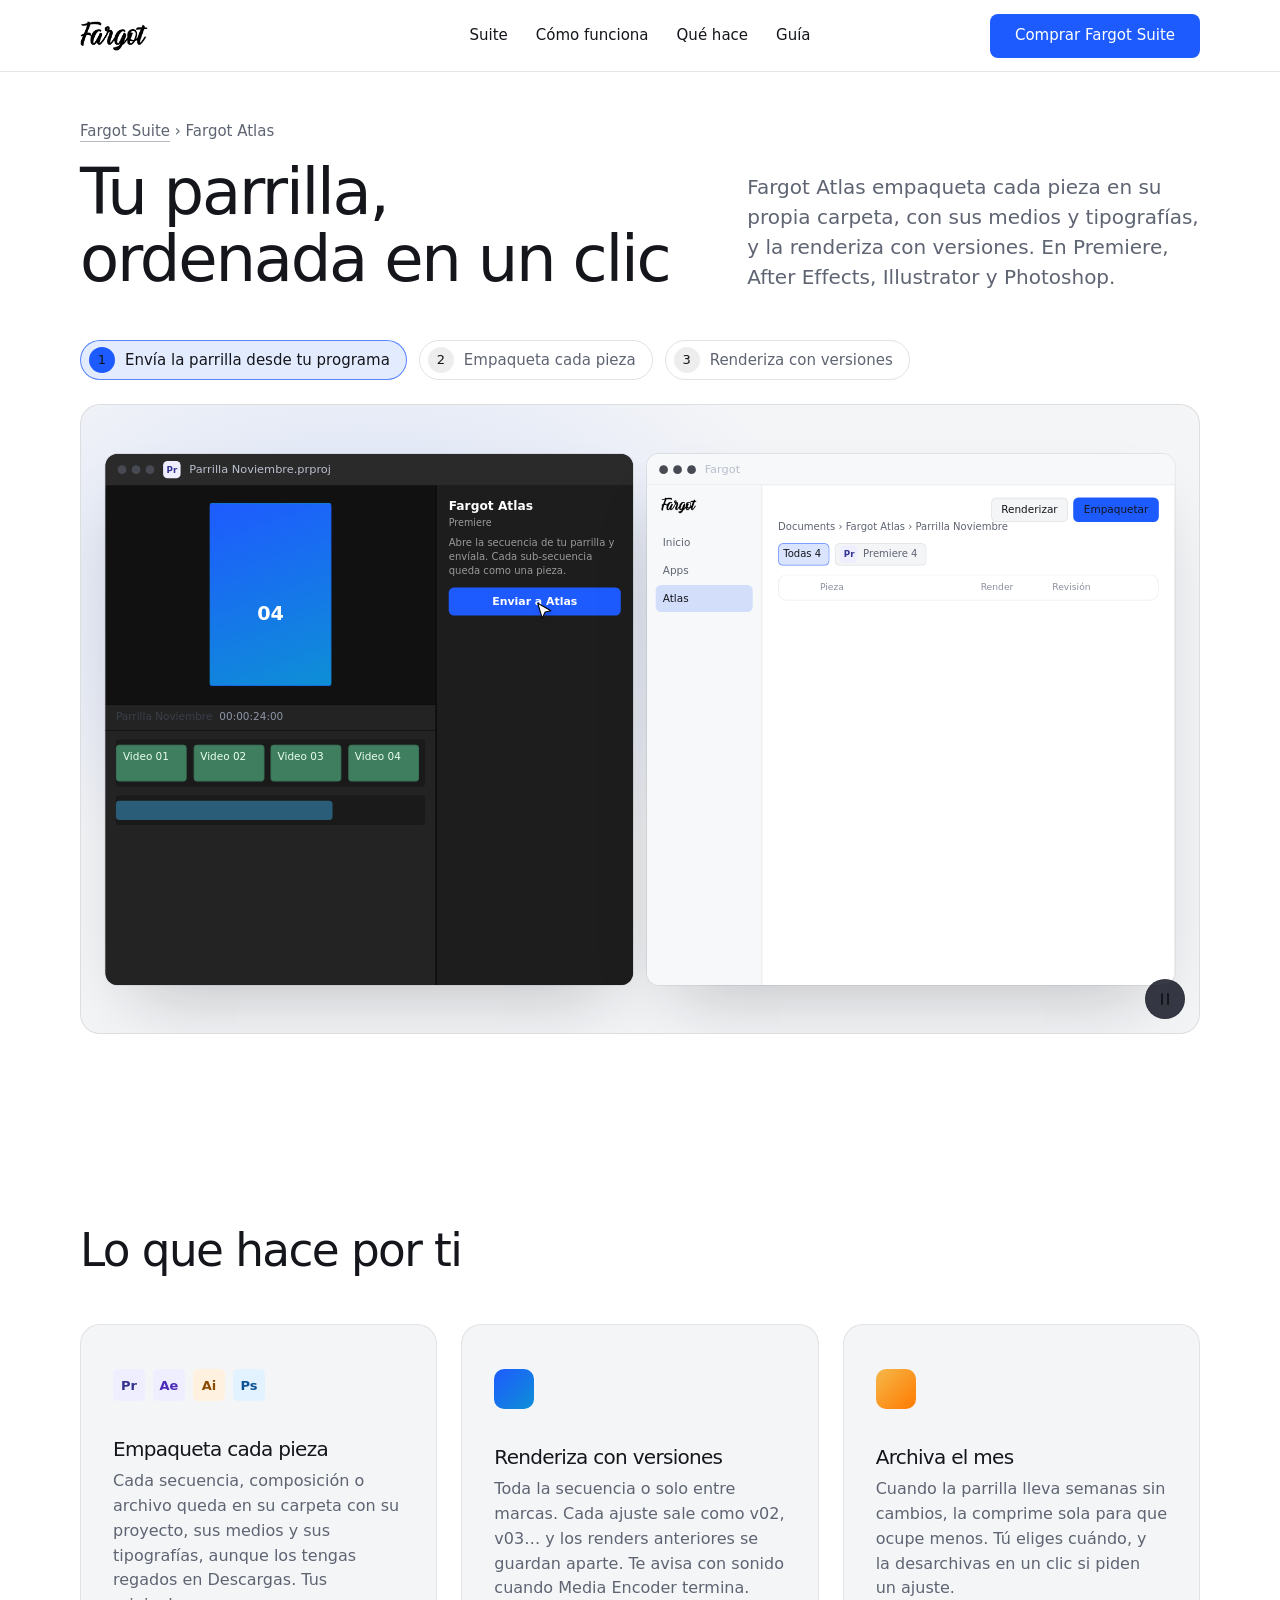
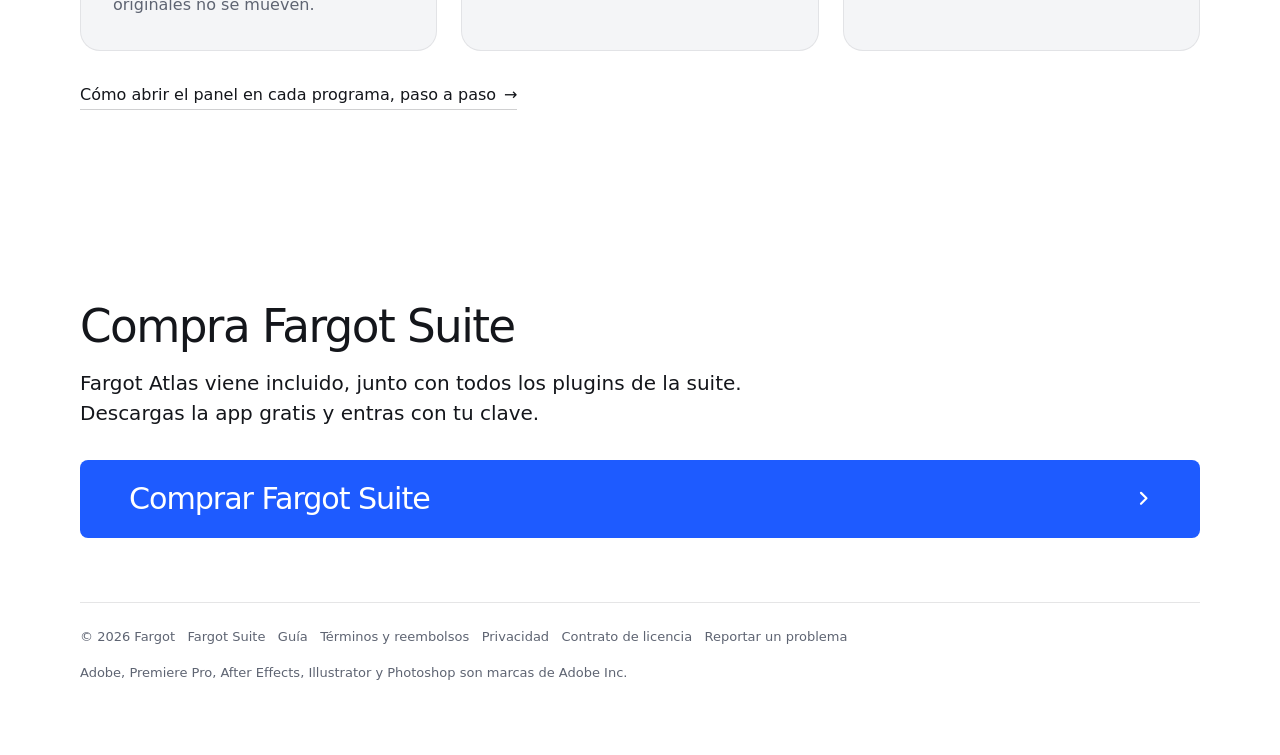
==== commit 69e9fd6e: "Web: el logo y los enlaces llevan a la portada nueva; fuera los archivos de la version anterior Co-A" ====
--- a/atlas.html
+++ b/atlas.html
@@ -105,9 +105,9 @@
 <header class="nav nav--centre">
   <div class="wrap nav__bar">
     <a class="skip-link" href="#top">Ir al contenido</a>
-    <a class="nav__logo" href="index.html" aria-label="Fargot Suite, inicio"><img src="img/fargot-logo-2.png" alt="Fargot" width="68" height="30"></a>
+    <a class="nav__logo" href="./" aria-label="Fargot Suite, inicio"><img src="img/fargot-logo-2.png" alt="Fargot" width="68" height="30"></a>
     <nav class="nav__links" aria-label="Principal">
-      <div class="nav__item"><a class="nav__link" href="index.html">Suite</a></div>
+      <div class="nav__item"><a class="nav__link" href="./">Suite</a></div>
       <div class="nav__item"><a class="nav__link" href="#como">Cómo funciona</a></div>
       <div class="nav__item"><a class="nav__link" href="#hace">Qué hace</a></div>
       <div class="nav__item"><a class="nav__link" href="ayuda.html">Guía</a></div>
@@ -124,7 +124,7 @@
 <main id="top">
   <section class="section" id="como" style="--h:1; min-height:100svh; height:auto" aria-labelledby="como-h" data-enter>
     <div class="wrap">
-      <p class="crumb"><a href="index.html">Fargot Suite</a> › Fargot Atlas</p>
+      <p class="crumb"><a href="./">Fargot Suite</a> › Fargot Atlas</p>
       <div class="grid grid--top">
         <h1 id="como-h" class="span-7" style="font-size:clamp(38px,5vw,64px);margin:0">Tu parrilla, ordenada en un clic</h1>
         <p class="span-5 t-lead muted" style="margin:0;align-self:end">Fargot Atlas empaqueta cada pieza en su propia carpeta, con sus medios y tipografías, y la renderiza con versiones. En Premiere, After Effects, Illustrator y Photoshop.</p>
@@ -208,7 +208,7 @@
     </div>
     <div class="closing__links">
       <div class="footer__legal">
-        <span>&copy; 2026 Fargot &nbsp; <a href="index.html">Fargot Suite</a> &nbsp; <a href="ayuda.html">Guía</a> &nbsp; <a href="terminos.html">Términos y reembolsos</a> &nbsp; <a href="privacidad.html">Privacidad</a> &nbsp; <a href="eula.txt">Contrato de licencia</a> &nbsp; <a href="reportar.html">Reportar un problema</a></span>
+        <span>&copy; 2026 Fargot &nbsp; <a href="./">Fargot Suite</a> &nbsp; <a href="ayuda.html">Guía</a> &nbsp; <a href="terminos.html">Términos y reembolsos</a> &nbsp; <a href="privacidad.html">Privacidad</a> &nbsp; <a href="eula.txt">Contrato de licencia</a> &nbsp; <a href="reportar.html">Reportar un problema</a></span>
         <span>Adobe, Premiere Pro, After Effects, Illustrator y Photoshop son marcas de Adobe Inc.</span>
       </div>
     </div>
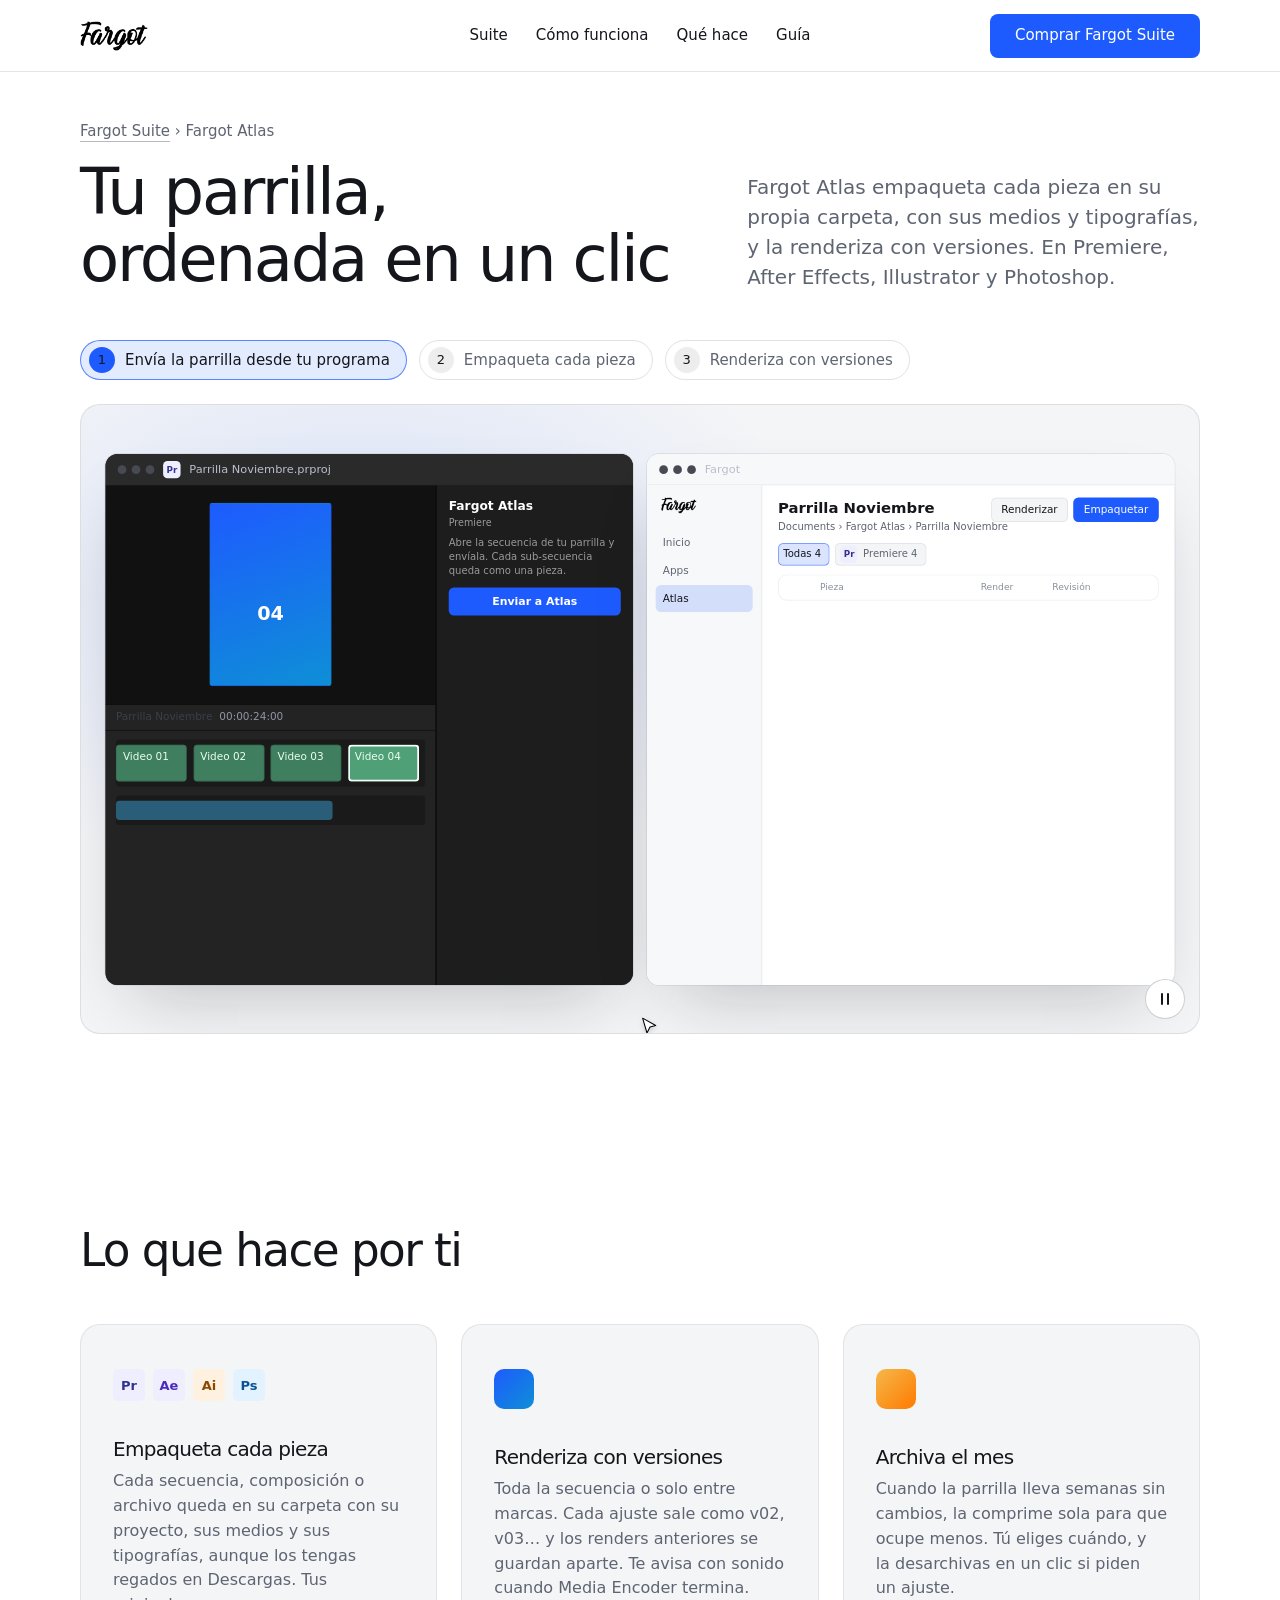
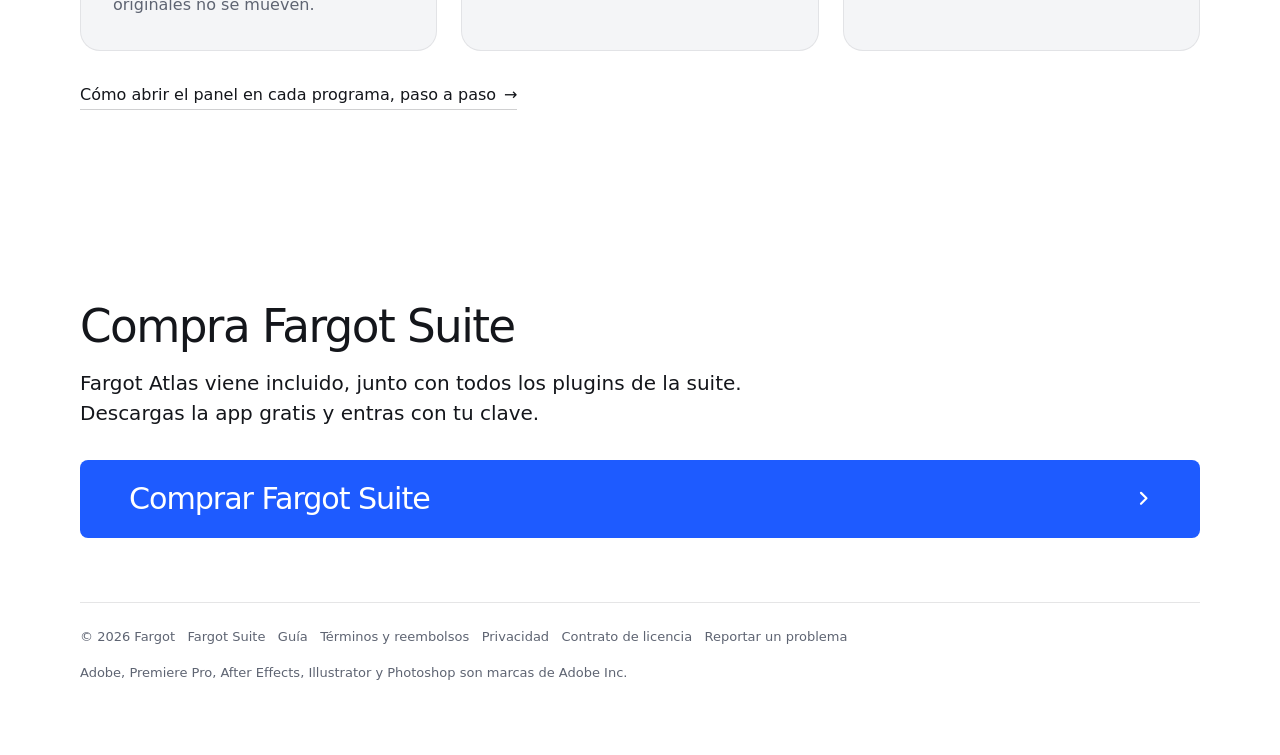
==== commit 47c42322: "Web: pagina de Fargot Studio con su animacion; arreglos de color en Atlas Co-Authored-By: Claude Opu" ====
--- a/atlas.html
+++ b/atlas.html
@@ -62,11 +62,11 @@
 .side .nv { padding: 7px 8px; border-radius: 6px; color: #5E6472; font-size: 12px; margin-bottom: 2px; }
 .side .nv.on { background: rgb(30 91 255 / .16); color: #14161B; }
 .main { position: absolute; left: 132px; right: 0; top: 36px; bottom: 0; padding: 16px 18px; }
-.main .m-h { display: block; margin: 0; font: 600 17px var(--font-text); color: #fff; }
+.main .m-h { display: block; margin: 0; font: 600 17px var(--font-text); color: #14161B; }
 .main .sub { color: #5E6472; font-size: 11.5px; margin: 4px 0 10px; }
 .tops { position: absolute; right: 18px; top: 14px; display: flex; gap: 6px; }
 .abtn { height: 28px; padding: 0 12px; border-radius: 6px; display: grid; place-items: center; font-size: 12px; font-weight: 500; background: #F4F5F7; color: #14161B; box-shadow: inset 0 0 0 1px rgb(20 22 27 / .08); transition: transform .12s; }
-.abtn.pri { background: #1e5bff; box-shadow: none; } .abtn.press { transform: scale(.94); }
+.abtn.pri { background: #1e5bff; color: #fff; box-shadow: none; } .abtn.press { transform: scale(.94); }
 .chips { display: flex; gap: 6px; margin-bottom: 10px; }
 .chip { display: inline-flex; align-items: center; gap: 6px; height: 26px; padding: 0 10px 0 6px; border-radius: 6px; background: #F4F5F7; color: #5E6472; font-size: 11.5px; box-shadow: inset 0 0 0 1px rgb(20 22 27 / .07); }
 .chip.on { color: #14161B; background: rgb(30 91 255 / .16); box-shadow: inset 0 0 0 1px rgb(30 91 255 / .5); }
@@ -75,7 +75,7 @@
 .row.in { opacity: 1; transform: none; }
 .row b { font-weight: 500; font-size: 12.5px; color: #14161B; } .row small { display: block; color: #8A909C; font-size: 10.5px; }
 .row .v { font-variant-numeric: tabular-nums; color: #5E6472; font-size: 12px; }
-.row .v.on { color: #fff; font-weight: 600; }
+.row .v.on { color: #1446CC; font-weight: 600; }
 .row .st { display: flex; align-items: center; gap: 6px; color: #5E6472; font-size: 11.5px; }
 .row .st i { width: 7px; height: 7px; border-radius: 50%; background: #707890; transition: background .3s; }
 .row .st.ok i { background: #146C43; }
@@ -95,7 +95,7 @@
 .tree .tag { margin-left: auto; color: #146C43; font-size: 11px; }
 .cursor { position: absolute; left: 640px; top: 700px; width: 22px; height: 22px; z-index: 30; filter: drop-shadow(0 2px 3px rgb(20 22 27 / .18)); transition: transform .12s; }
 .cursor.press { transform: scale(.82); }
-.demo-pause { position: absolute; right: 14px; bottom: 14px; z-index: 40; width: 40px; height: 40px; border-radius: 50%; border: 1px solid rgb(20 22 27 / .2); background: rgb(7 11 24 / .8); color: #14161B; display: grid; place-items: center; cursor: pointer; }
+.demo-pause { position: absolute; right: 14px; bottom: 14px; z-index: 40; width: 40px; height: 40px; border-radius: 50%; border: 1px solid rgb(20 22 27 / .2); background: #fff; color: #14161B; display: grid; place-items: center; cursor: pointer; }
 .demo-pause:focus-visible { outline: 2px solid #14161B; outline-offset: 2px; }
 </style>
 <script>document.documentElement.classList.add('m-enter');setTimeout(()=>document.documentElement.classList.add('m-enter-done'),700)</script>
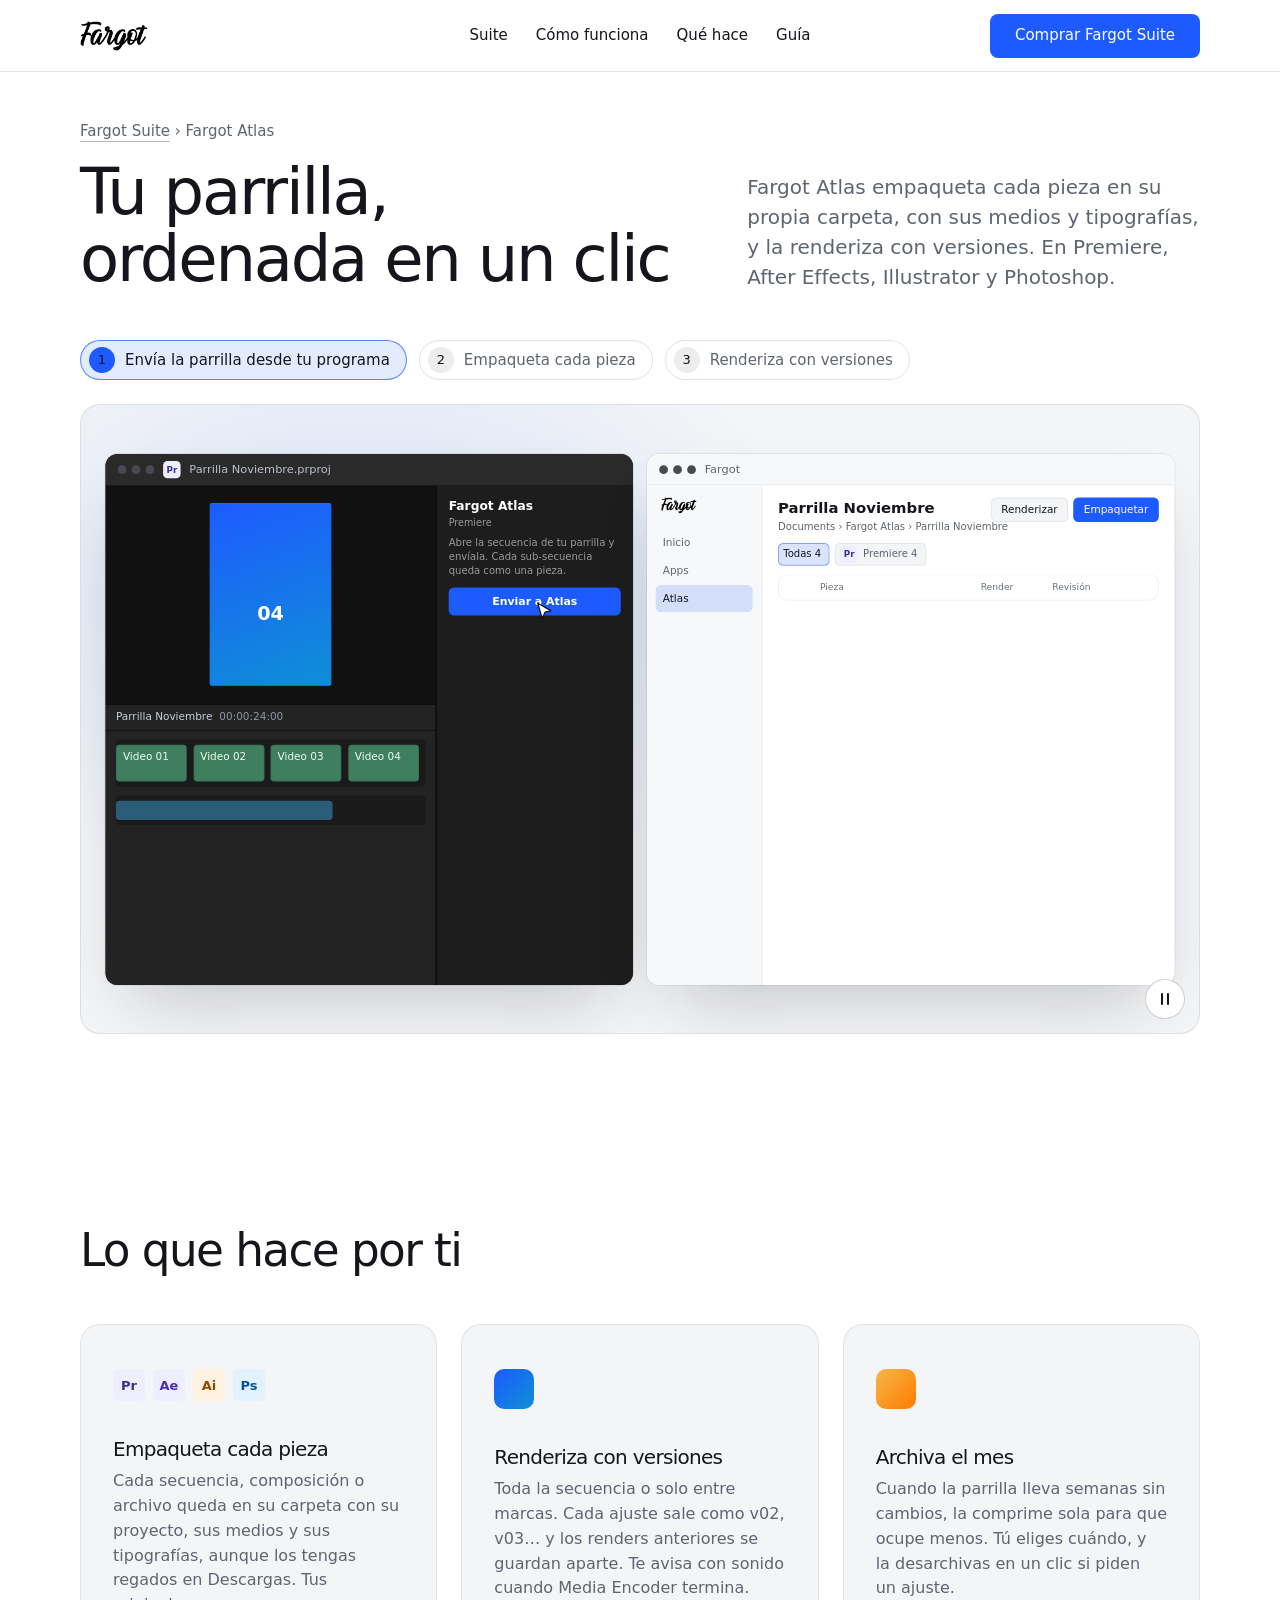
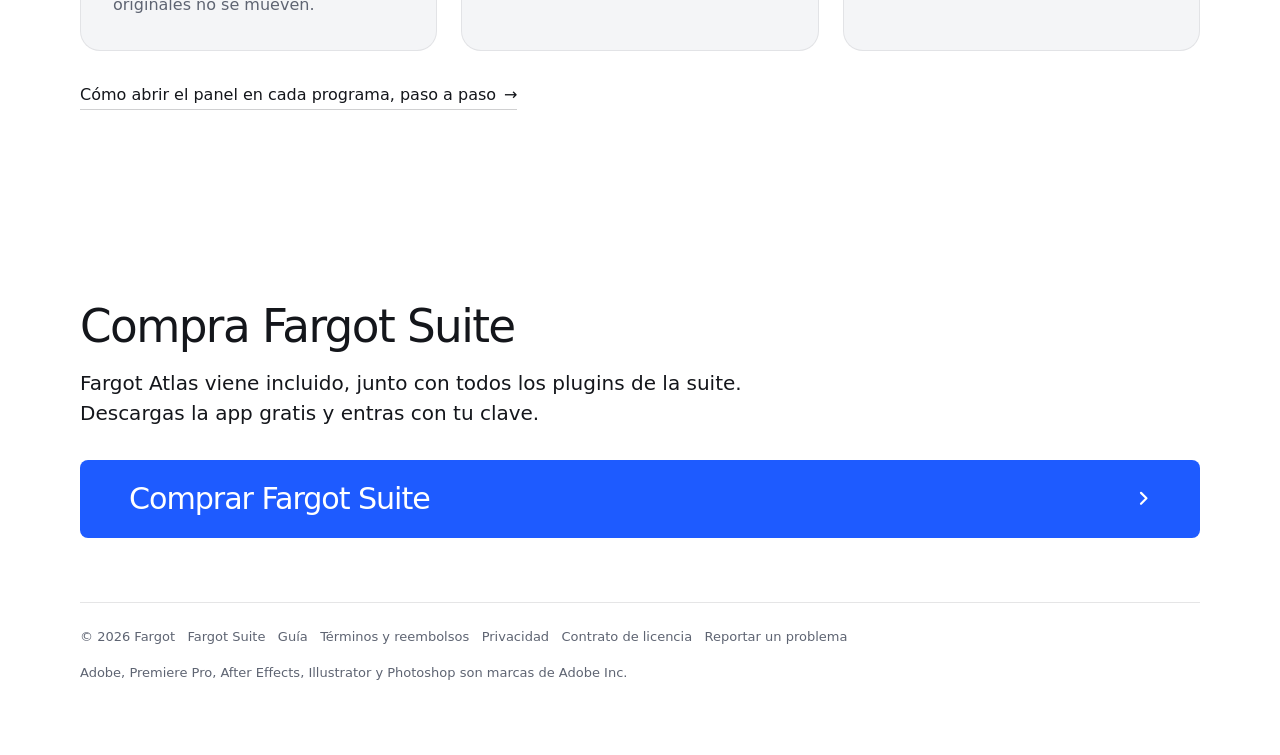
==== commit 9833078d: "Web: mas contraste en textos grises, guia y Atlas (WCAG AA) Co-Authored-By: Claude Opus 5.5 <noreply" ====
--- a/atlas.html
+++ b/atlas.html
@@ -35,7 +35,7 @@
 .w { position: absolute; top: 56px; width: 604px; height: 608px; border-radius: 14px; overflow: hidden; box-shadow: 0 0 0 1px rgb(20 22 27 / .08), 0 40px 80px -30px rgb(20 22 27 / .24); }
 .w--pr { left: 28px; background: #1d1d1d; } .w--app { left: 648px; background: #ffffff; }
 .w__bar { height: 36px; display: flex; align-items: center; gap: 10px; padding: 0 14px; background: #2a2a2a; color: #b9bfcd; font-size: 13px; }
-.w--app .w__bar { background: #F7F8FA; border-bottom: 1px solid rgb(20 22 27 / .07); }
+.w--app .w__bar { color: #5E6472; background: #F7F8FA; border-bottom: 1px solid rgb(20 22 27 / .07); }
 .w__bar .dots { display: flex; gap: 6px; } .w__bar .dots i { width: 10px; height: 10px; border-radius: 50%; background: #474a53; }
 .badge-app { display: inline-grid; place-items: center; width: 20px; height: 20px; border-radius: 5px; font: 700 10px var(--font-text); }
 .b-pr { color: #33338F; background: #EEEEFF; } .b-ae { color: #4B2BB8; background: #EEEEFF; } .b-ai { color: #8A4B00; background: #FFF1E0; } .b-ps { color: #0B5394; background: #E3F2FF; }
@@ -44,7 +44,7 @@
 .mon .frame { width: 140px; height: 210px; border-radius: 4px; background: linear-gradient(160deg, #1e5bff, #0E8FD6); display: grid; place-items: center; color: #fff; font: 600 22px var(--font-text); }
 .tl { position: absolute; left: 0; top: 286px; width: 378px; bottom: 0; background: #232323; border-top: 1px solid #000; }
 .tl-h { height: 30px; display: flex; align-items: center; gap: 8px; padding: 0 12px; color: #8f96a8; font-size: 12px; border-bottom: 1px solid #111; }
-.tl-h b { color: #3A3F4A; font-weight: 500; }
+.tl-h b { color: #C9CED8; font-weight: 500; }
 .track { position: relative; height: 54px; margin: 10px 12px 0; background: #1a1a1a; border-radius: 4px; }
 .clip { position: absolute; top: 6px; height: 42px; border-radius: 4px; background: #3f7f5f; color: #eaffef; font-size: 12px; padding: 6px 8px; box-shadow: inset 0 0 0 1px rgb(20 22 27 / .15); white-space: nowrap; overflow: hidden; transition: box-shadow .3s, background .3s; }
 .clip.on { background: #4f9f77; box-shadow: inset 0 0 0 2px #fff; }
@@ -73,13 +73,13 @@
 .tbl { border-radius: 10px; background: #ffffff; box-shadow: inset 0 0 0 1px rgb(20 22 27 / .07); overflow: hidden; }
 .row { display: grid; grid-template-columns: 28px 1fr 74px 110px; align-items: center; gap: 8px; height: 44px; padding: 0 12px; border-top: 1px solid rgb(20 22 27 / .06); opacity: 0; transform: translateY(-6px); transition: opacity .35s, transform .35s; }
 .row.in { opacity: 1; transform: none; }
-.row b { font-weight: 500; font-size: 12.5px; color: #14161B; } .row small { display: block; color: #8A909C; font-size: 10.5px; }
+.row b { font-weight: 500; font-size: 12.5px; color: #14161B; } .row small { display: block; color: #6B7180; font-size: 10.5px; }
 .row .v { font-variant-numeric: tabular-nums; color: #5E6472; font-size: 12px; }
 .row .v.on { color: #1446CC; font-weight: 600; }
 .row .st { display: flex; align-items: center; gap: 6px; color: #5E6472; font-size: 11.5px; }
 .row .st i { width: 7px; height: 7px; border-radius: 50%; background: #707890; transition: background .3s; }
 .row .st.ok i { background: #146C43; }
-.hd { height: 30px; opacity: 1; transform: none; color: #8A909C; font-size: 10.5px; border-top: 0; }
+.hd { height: 30px; opacity: 1; transform: none; color: #6B7180; font-size: 10.5px; border-top: 0; }
 .job { margin-top: 10px; color: #5E6472; font-size: 11.5px; min-height: 16px; }
 .toast { position: absolute; left: 50%; bottom: 18px; transform: translate(-50%, 20px); opacity: 0; transition: opacity .35s, transform .35s; display: flex; align-items: center; gap: 10px; padding: 10px 14px; border-radius: 10px; background: #161b28; box-shadow: 0 0 0 1px rgb(20 22 27 / .08), 0 12px 30px rgb(20 22 27 / .15); font-size: 12.5px; color: #e8fff5; white-space: nowrap; }
 .toast.on { opacity: 1; transform: translate(-50%, 0); }
@@ -91,7 +91,7 @@
 .tree .ln.in { opacity: 1; }
 .tree .ln.l1 { padding-left: 16px; } .tree .ln.l2 { padding-left: 32px; color: #5E6472; } .tree .ln.l3 { padding-left: 48px; color: #5E6472; }
 .tree .fd { width: 14px; height: 11px; border-radius: 2px; background: #f5b84a; flex: none; }
-.tree .fl { width: 10px; height: 13px; border-radius: 2px; background: #8A909C; flex: none; }
+.tree .fl { width: 10px; height: 13px; border-radius: 2px; background: #6B7180; flex: none; }
 .tree .tag { margin-left: auto; color: #146C43; font-size: 11px; }
 .cursor { position: absolute; left: 640px; top: 700px; width: 22px; height: 22px; z-index: 30; filter: drop-shadow(0 2px 3px rgb(20 22 27 / .18)); transition: transform .12s; }
 .cursor.press { transform: scale(.82); }
--- a/fargot.css
+++ b/fargot.css
@@ -35,3 +35,6 @@
 .app-ic { display: inline-grid; place-items: center; width: 32px; height: 32px; border-radius: 8px; font: 700 13px var(--font-text); flex: none; }
 .app-ic--pr { color: #33338F; background: #EEEEFF; } .app-ic--ae { color: #4B2BB8; background: #EEEEFF; }
 .app-ic--ai { color: #8A4B00; background: #FFF1E0; } .app-ic--ps { color: #0B5394; background: #E3F2FF; }
+
+/* contraste AA: el hover del boton principal siempre oscurece (antes aclaraba en secciones oscuras) */
+html .btn--primary:hover, html:not([data-motion="off"]) .btn--primary:hover { background: color-mix(in oklab, var(--action) 84%, #000); }
